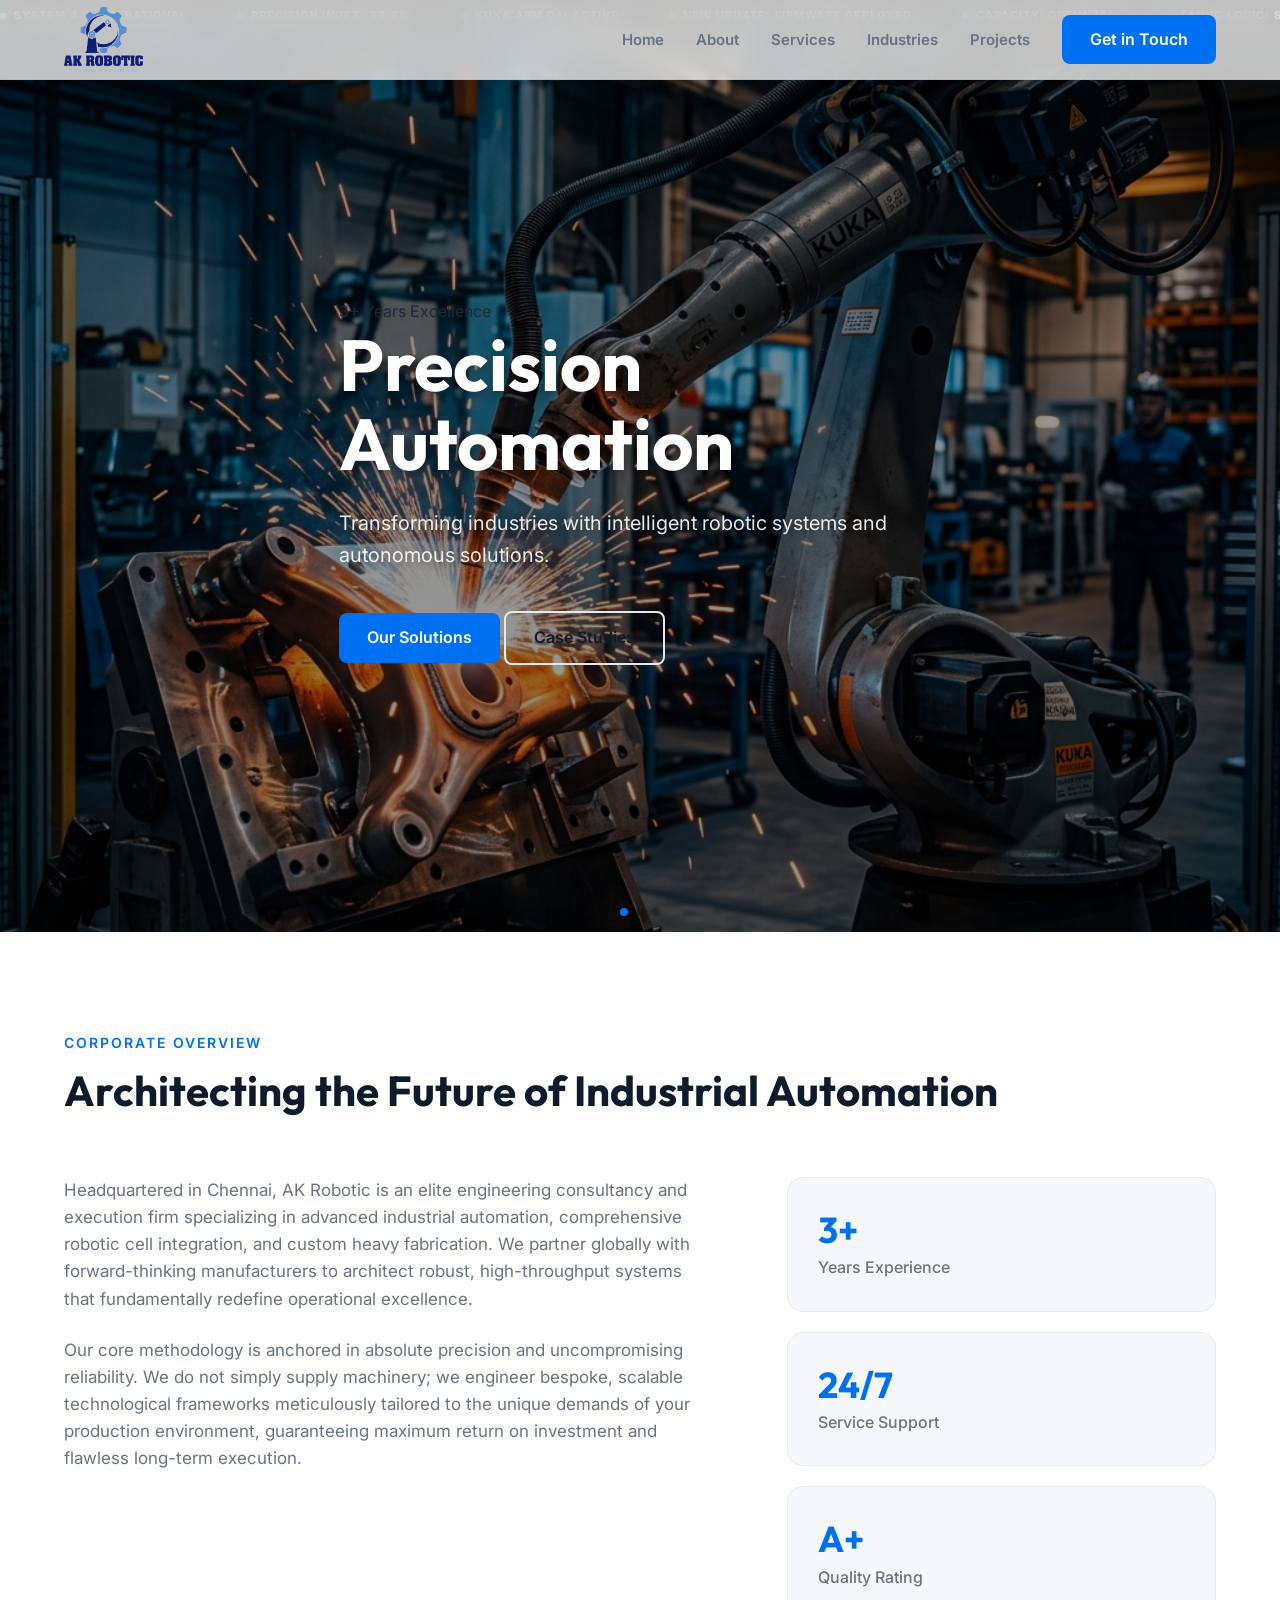
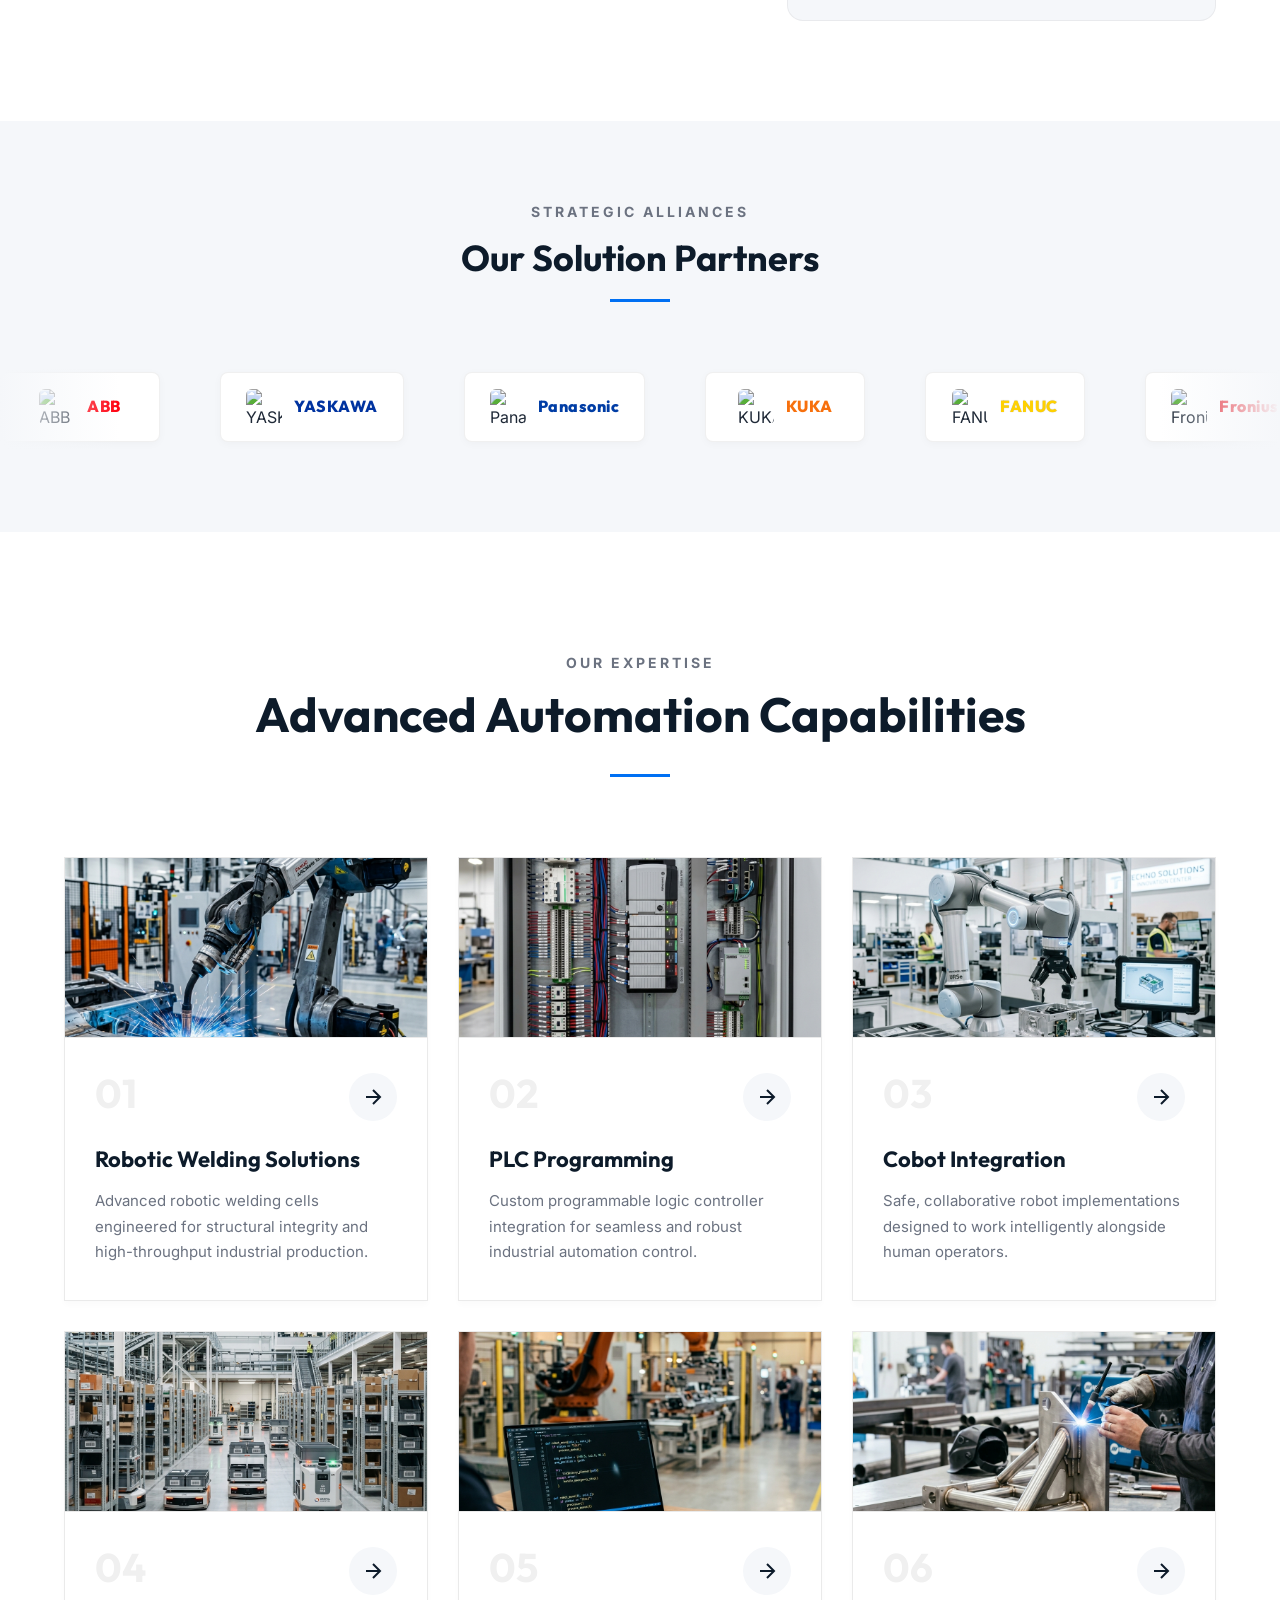
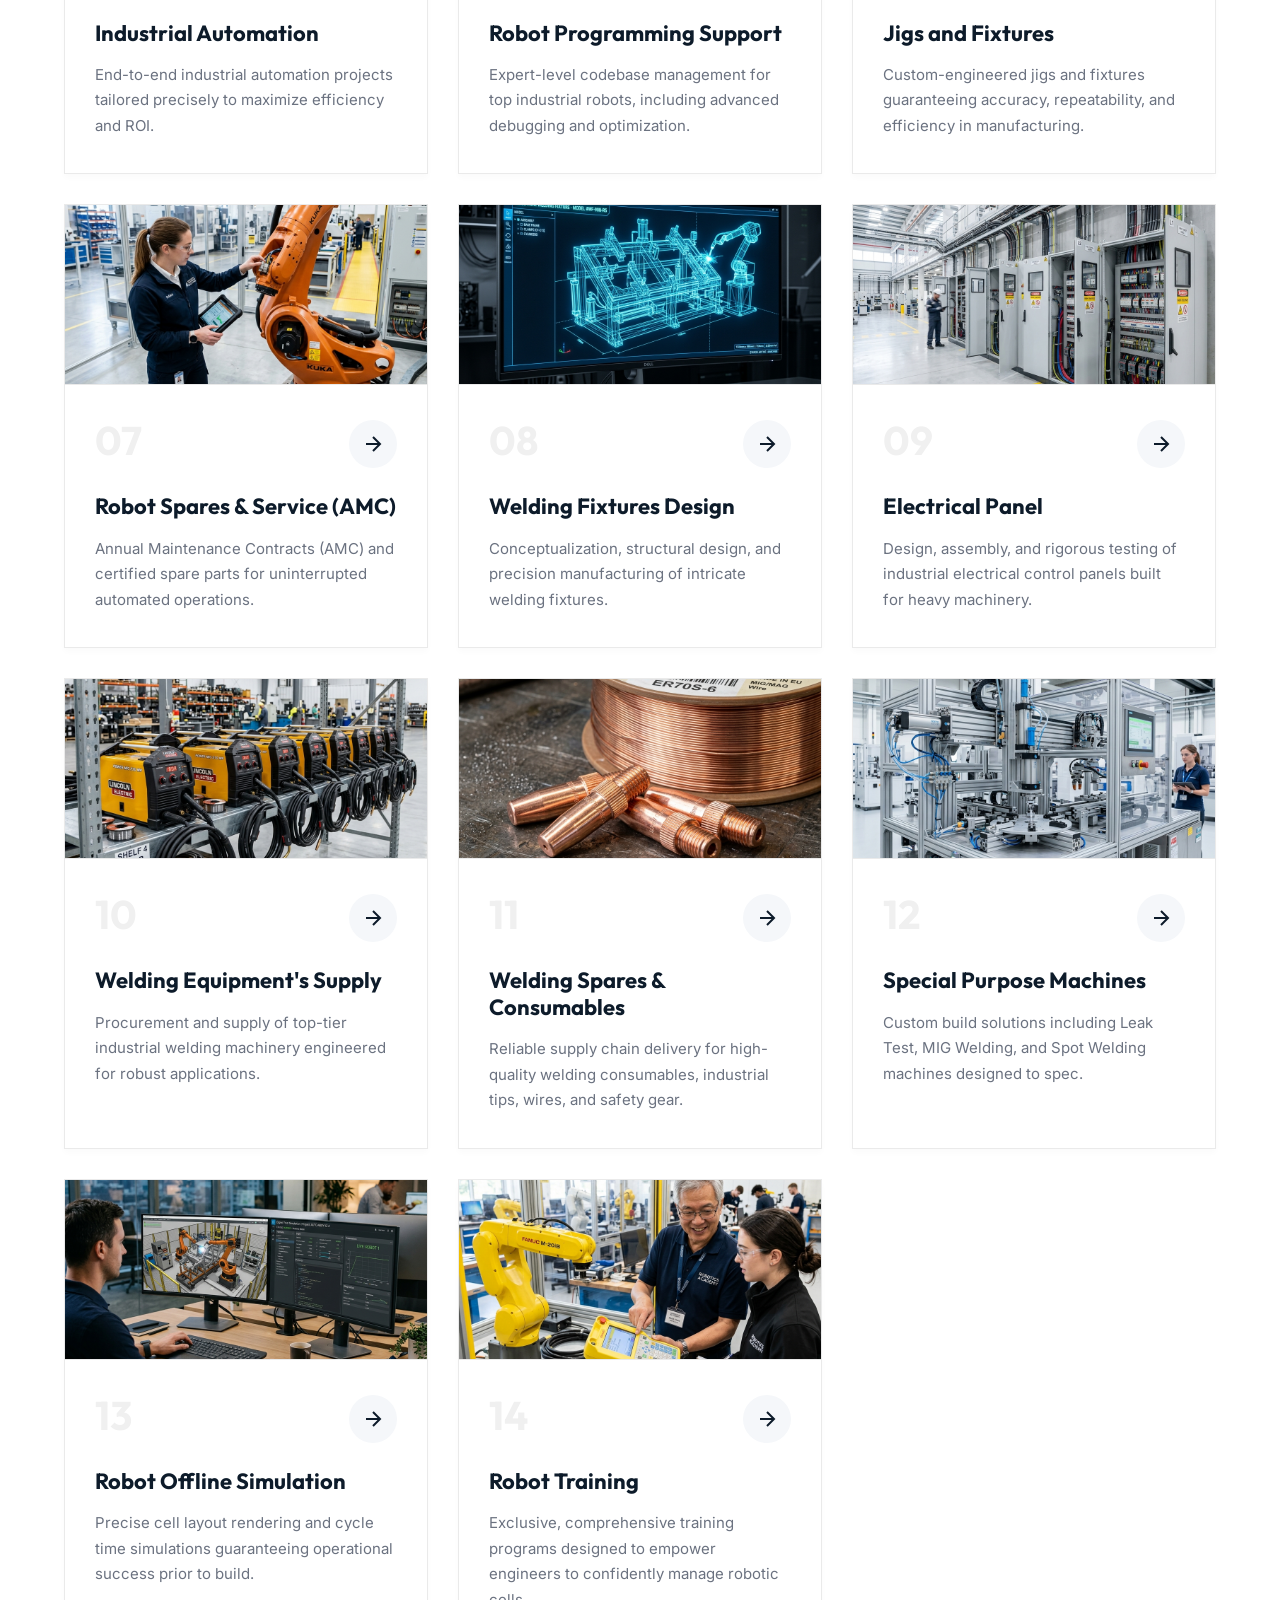
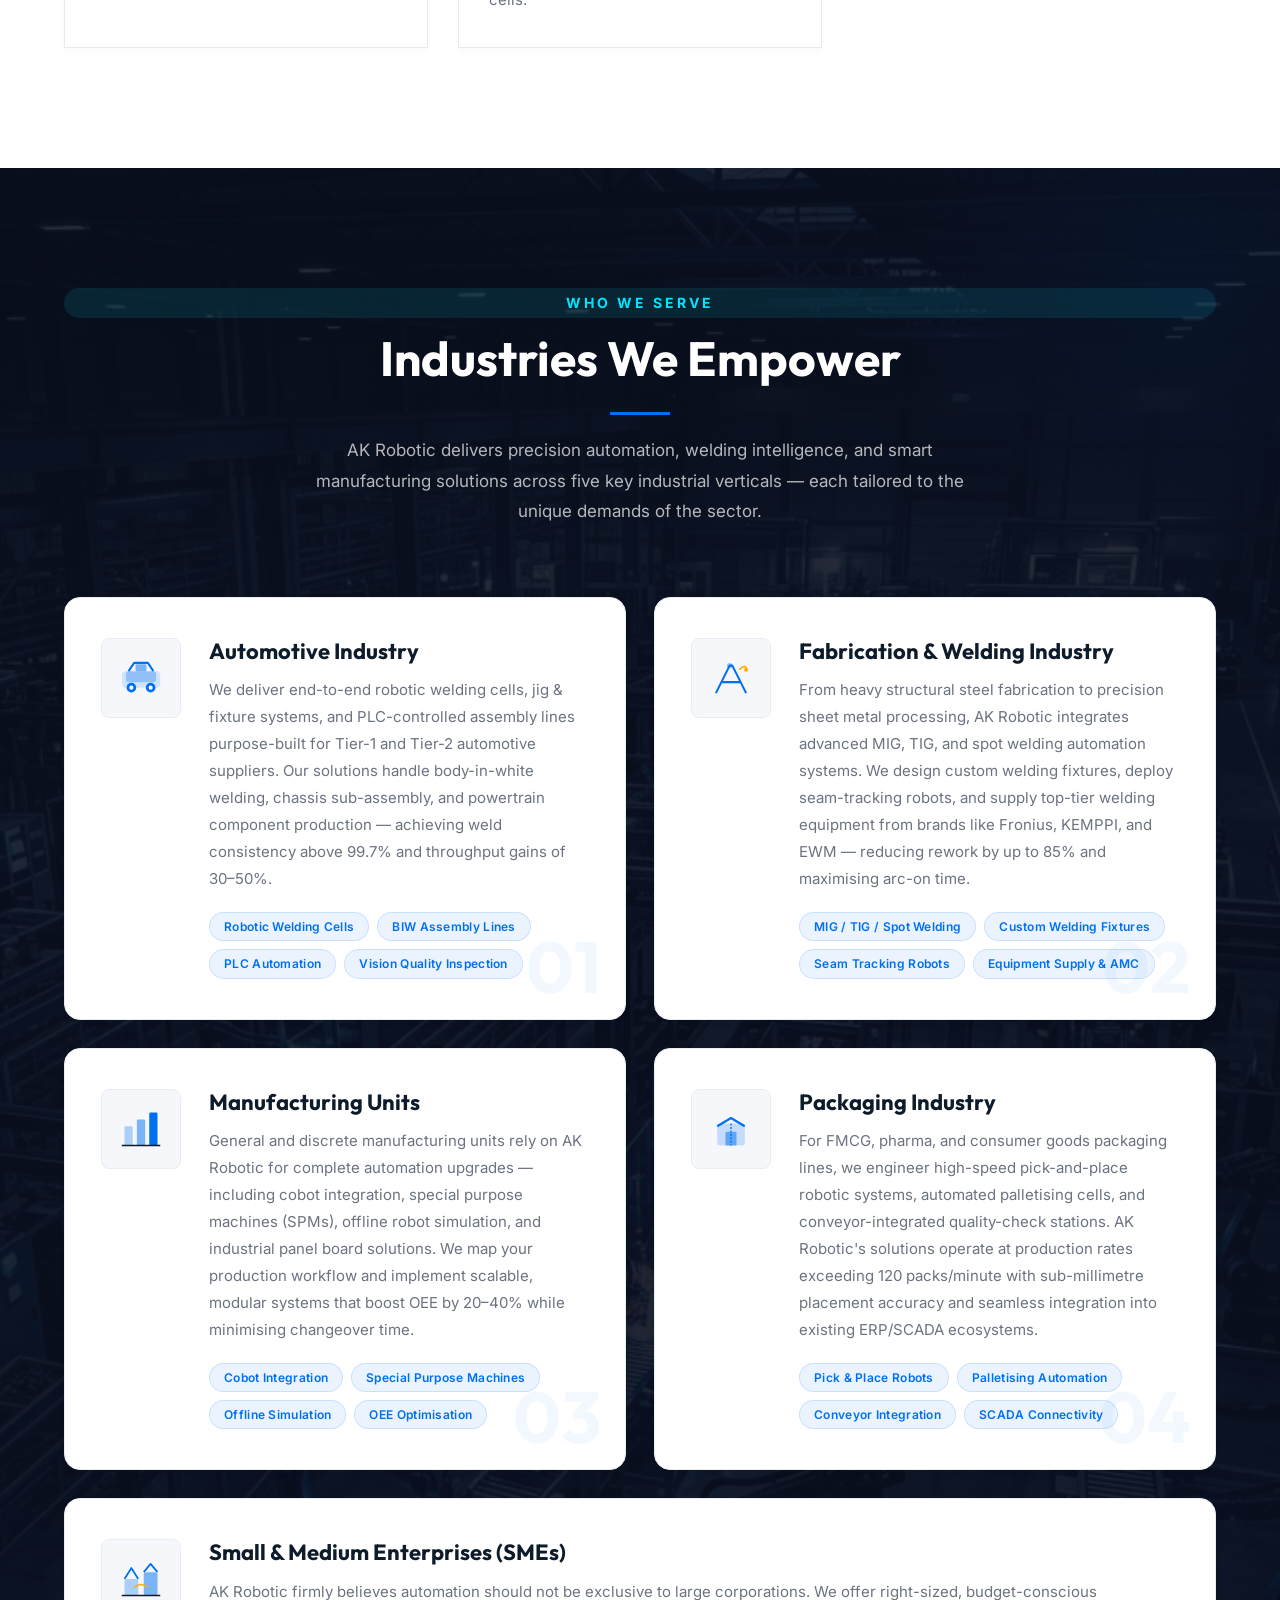
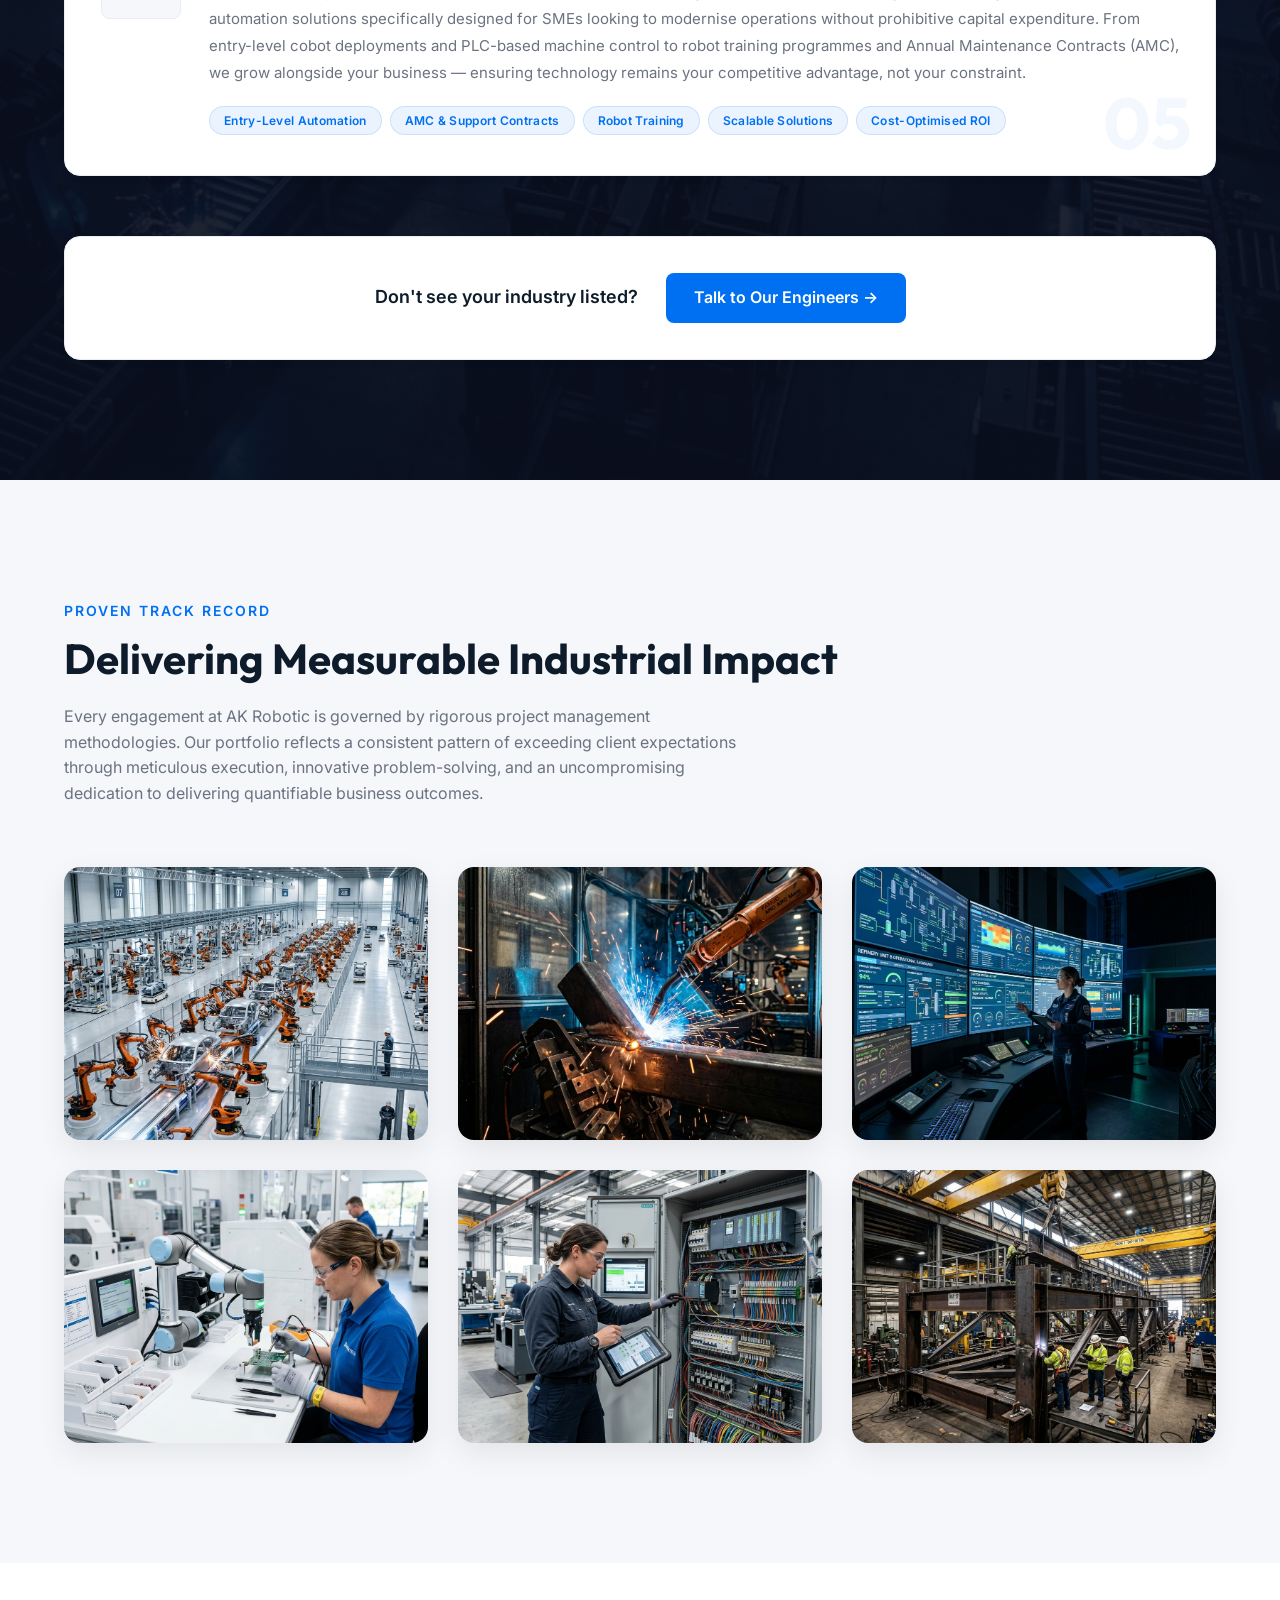
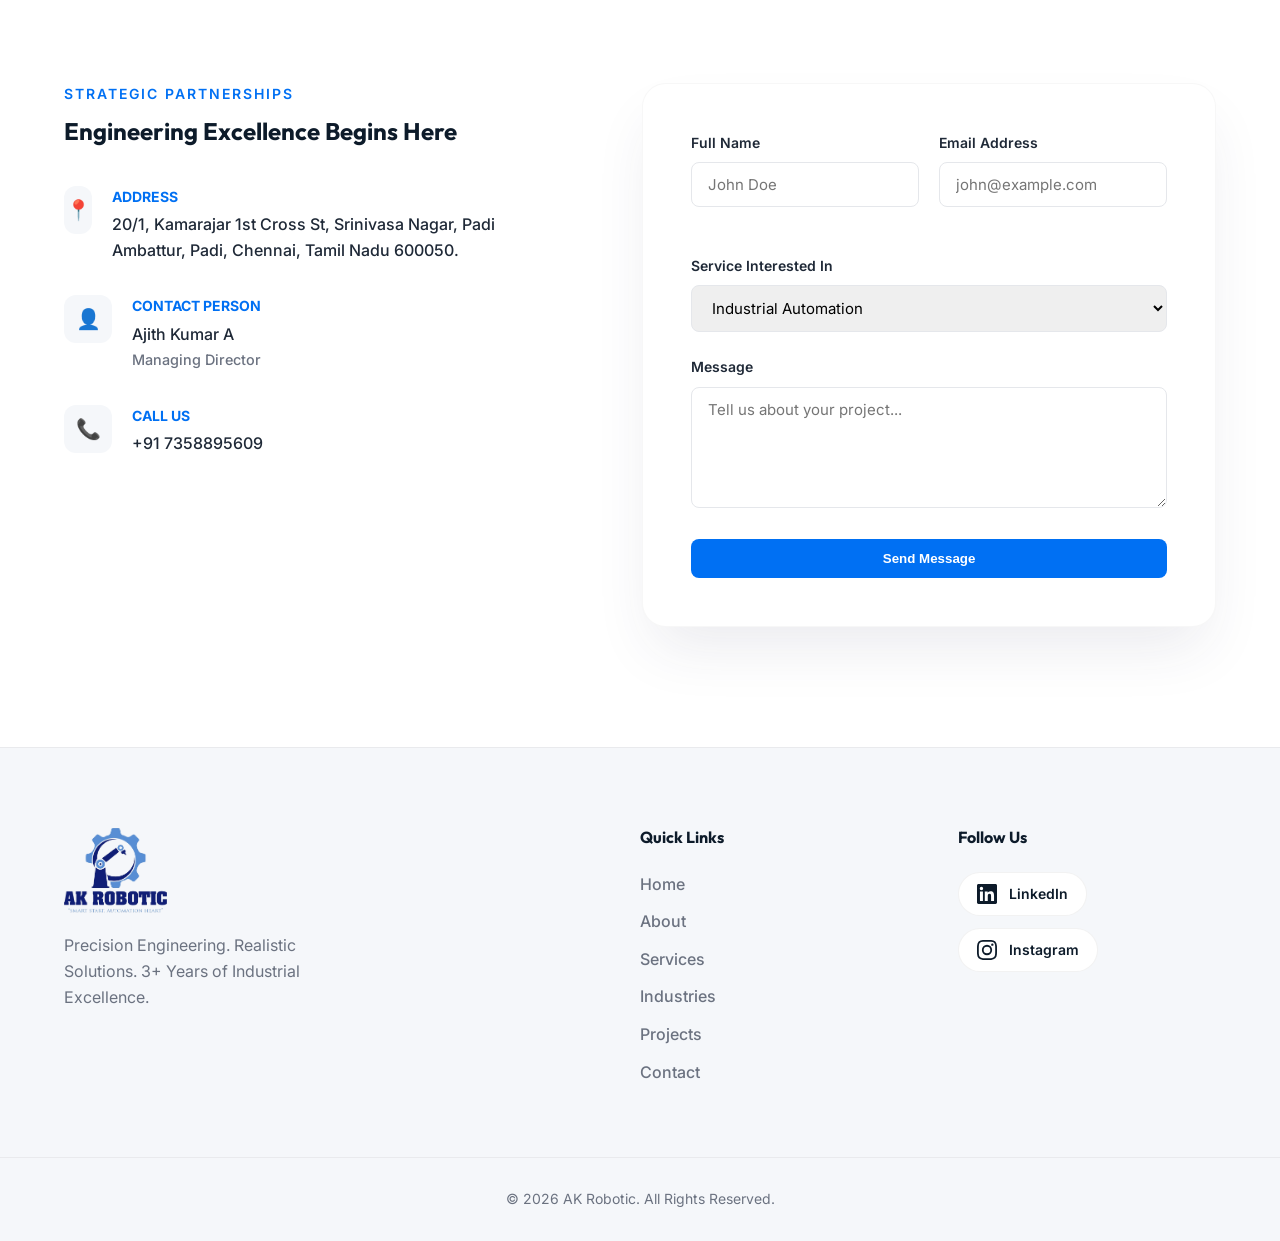
==== index.html @ 2a9d2877 "Update footer with LinkedIn and Instagram logos and Follow Us text" ====
<!DOCTYPE html>
<html lang="en">
<head>
    <meta charset="UTF-8">
    <meta name="viewport" content="width=device-width, initial-scale=1.0">
    <title>AK Robotic | Precision Automation & Realistic Solutions</title>
    <meta name="description" content="AK Robotic provides high-end industrial automation, CNC machining, and construction services with 3+ years of expertise. Located in Tiruvallur, Tamil Nadu.">
    <!-- Google Fonts -->
    <link rel="preconnect" href="https://fonts.googleapis.com">
    <link rel="preconnect" href="https://fonts.gstatic.com" crossorigin>
    <link href="https://fonts.googleapis.com/css2?family=Inter:wght@300;400;600&family=Outfit:wght@400;600;700&display=swap" rel="stylesheet">
    <!-- Swiper CSS -->
    <link rel="stylesheet" href="https://cdn.jsdelivr.net/npm/swiper@11/swiper-bundle.min.css" />
    <!-- Custom CSS -->
    <link rel="stylesheet" href="style.css">
</head>
<body>
    <!-- Branded Preloader -->
    <div id="preloader">
        <div class="preloader-content">
            <img src="assets/logo.png" alt="AK Robotic" class="preloader-logo">
            <div class="preloader-bar"></div>
        </div>
    </div>

    <!-- Live Industrial Ticker -->
    <div class="status-ticker">
        <div class="ticker-scroll" id="ticker-content">
            <span class="ticker-item"><span class="ticker-dot green"></span> SYSTEM 4.0: OPERATIONAL</span>
            <span class="ticker-item"><span class="ticker-dot cyan"></span> PRECISION INDEX: 99.8%</span>
            <span class="ticker-item"><span class="ticker-dot green"></span> KUKA ARM 04: ACTIVE</span>
            <span class="ticker-item"><span class="ticker-dot amber"></span> NEW UPDATE: FIRMWARE DEPLOYED</span>
            <span class="ticker-item"><span class="ticker-dot cyan"></span> CAPACITY: OPTIMIZED</span>
            <span class="ticker-item"><span class="ticker-dot green"></span> FANUC LOGIC: SECURE</span>
            <!-- Duplicated for seamless loop -->
            <span class="ticker-item"><span class="ticker-dot green"></span> SYSTEM 4.0: OPERATIONAL</span>
            <span class="ticker-item"><span class="ticker-dot cyan"></span> PRECISION INDEX: 99.8%</span>
            <span class="ticker-item"><span class="ticker-dot green"></span> KUKA ARM 04: ACTIVE</span>
        </div>
    </div>

    <header id="header">
        <nav class="container">
            <div class="logo">
                <img src="assets/logo.png" alt="AK Robotic Logo" class="logo-img">
            </div>
            <ul class="nav-links">
                <li><a href="#home">Home</a></li>
                <li><a href="#about">About</a></li>
                <li><a href="#services">Services</a></li>
                <li><a href="#industries">Industries</a></li>
                <li><a href="#portfolio">Projects</a></li>
                <li><a href="#contact" class="btn-primary">Get in Touch</a></li>
            </ul>
            <div class="mobile-menu-btn" id="mobile-menu-btn">
                <span></span>
                <span></span>
                <span></span>
            </div>
        </nav>
    </header>

    <main>
        <!-- Hero Section Slider -->
        <section id="home" class="hero">
            <div class="swiper mySwiper">
                <div class="swiper-wrapper">
                    <div class="swiper-slide">
                        <div class="slide-bg">
                            <video autoplay muted loop playsinline poster="assets/hero_working.png" class="hero-video">
                                <source src="assets/my_video1.mp4" type="video/mp4">
                            </video>
                            <div class="technical-overlay"></div>
                        </div>
                        <div class="slide-overlay"></div>
                        <div class="container slide-content">
                            <span class="badge">3+ Years Excellence</span>
                            <h1>Precision <span class="text-gradient">Automation</span></h1>
                            <p>Transforming industries with intelligent robotic systems and autonomous solutions.</p>
                            <div class="hero-btns">
                                <a href="#services" class="btn-primary">Our Solutions</a>
                                <a href="#portfolio" class="btn-secondary">Case Studies</a>
                            </div>
                        </div>
                    </div>
                    <div class="swiper-slide">
                        <div class="slide-bg">
                            <video autoplay muted loop playsinline poster="assets/hero_repair.png" class="hero-video">
                                <source src="assets/my_video2.mp4" type="video/mp4">
                            </video>
                            <div class="technical-overlay"></div>
                        </div>
                        <div class="slide-overlay"></div>
                        <div class="container slide-content">
                            <span class="badge">Advanced Robotics</span>
                            <h1>Collaborative <span class="text-gradient">Engineering</span></h1>
                            <p>Seamless execution of highly precise robotic logic and collaborative implementations.</p>
                            <div class="hero-btns">
                                <a href="#services" class="btn-primary">View Services</a>
                                <a href="#portfolio" class="btn-secondary">Explore Projects</a>
                            </div>
                        </div>
                    </div>
                    <div class="swiper-slide">
                        <div class="slide-bg">
                            <video autoplay muted loop playsinline poster="assets/hero_factory.png" class="hero-video">
                                <source src="assets/my_video3.mp4" type="video/mp4">
                            </video>
                            <div class="technical-overlay"></div>
                        </div>
                        <div class="slide-overlay"></div>
                        <div class="container slide-content">
                            <span class="badge">3+ Years Excellence</span>
                            <h1>Realistic <span class="text-gradient">Solutions</span></h1>
                            <p>We deliver technology that works in your specific environment for maximum ROI.</p>
                            <div class="hero-btns">
                                <a href="#contact" class="btn-primary">Get in Touch</a>
                                <a href="#about" class="btn-legacy">Our Legacy</a>
                            </div>
                        </div>
                    </div>
                </div>
                <div class="swiper-pagination"></div>
            </div>
            
            <!-- Scroll Down Indicator (Mobile Only) -->
            <a href="#about" class="scroll-indicator">
                <span class="mouse-scroll">
                    <span class="mouse-wheel"></span>
                </span>
                <span class="chevron-down"></span>
            </a>
        </section>

        <!-- About Section -->
        <section id="about" class="about reveal">
            <div class="container gutter-lg">
                <div class="section-header">
                    <span class="subtitle">Corporate Overview</span>
                    <h2>Architecting the Future of Industrial Automation</h2>
                </div>
                <div class="about-grid">
                    <div class="about-text">
                        <p>Headquartered in Chennai, AK Robotic is an elite engineering consultancy and execution firm specializing in advanced industrial automation, comprehensive robotic cell integration, and custom heavy fabrication. We partner globally with forward-thinking manufacturers to architect robust, high-throughput systems that fundamentally redefine operational excellence.</p>
                        <p>Our core methodology is anchored in absolute precision and uncompromising reliability. We do not simply supply machinery; we engineer bespoke, scalable technological frameworks meticulously tailored to the unique demands of your production environment, guaranteeing maximum return on investment and flawless long-term execution.</p>
                    </div>
                    <div class="about-stats-grid">
                        <div class="stat-card">
                            <h3>3+</h3>
                            <p>Years Experience</p>
                        </div>
                        <div class="stat-card">
                            <h3>24/7</h3>
                            <p>Service Support</p>
                        </div>
                        <div class="stat-card">
                            <h3>A+</h3>
                            <p>Quality Rating</p>
                        </div>
                    </div>
                </div>
            </div>
        </section>

        <!-- Solution Partners - Infinite Marquee -->
        <section class="partners-section">
            <div class="container">
                <div class="section-header text-center" style="margin-bottom: 40px;">
                    <span class="subtitle" style="color: var(--text-muted); font-weight: 700; letter-spacing: 3px;">STRATEGIC ALLIANCES</span>
                    <h2 style="font-size: 36px; color: var(--primary);">Our Solution Partners</h2>
                    <div style="width: 60px; height: 3px; background: var(--accent); margin: 20px auto;"></div>
                </div>
            </div>
            <div class="marquee-wrapper">
                <div class="marquee-track">
                    <!-- First set -->
                    <div class="partner-logo"><img src="https://www.google.com/s2/favicons?domain=abb.com&sz=128" alt="ABB"><span class="brand-abb">ABB</span></div>
                    <div class="partner-logo"><img src="https://www.google.com/s2/favicons?domain=yaskawa.com&sz=128" alt="YASKAWA"><span class="brand-yaskawa">YASKAWA</span></div>
                    <div class="partner-logo"><img src="https://www.google.com/s2/favicons?domain=panasonic.com&sz=128" alt="Panasonic"><span class="brand-panasonic">Panasonic</span></div>
                    <div class="partner-logo"><img src="https://www.google.com/s2/favicons?domain=kuka.com&sz=128" alt="KUKA"><span class="brand-kuka">KUKA</span></div>
                    <div class="partner-logo"><img src="https://www.google.com/s2/favicons?domain=fanuc.com&sz=128" alt="FANUC"><span class="brand-fanuc">FANUC</span></div>
                    <div class="partner-logo"><img src="https://www.google.com/s2/favicons?domain=fronius.com&sz=128" alt="Fronius"><span class="brand-fronius">Fronius</span></div>
                    <div class="partner-logo"><img src="https://www.google.com/s2/favicons?domain=kemppi.com&sz=128" alt="KEMPPI"><span class="brand-kemppi">KEMPPI</span></div>
                    <div class="partner-logo"><img src="https://www.google.com/s2/favicons?domain=megmeet.com&sz=128" alt="MEGMEET"><span class="brand-megmeet">MEGMEET</span></div>
                    <div class="partner-logo"><img src="https://www.google.com/s2/favicons?domain=deltaww.com&sz=128" alt="DELTA"><span class="brand-delta">DELTA</span></div>
                    <div class="partner-logo"><img src="https://www.google.com/s2/favicons?domain=omron.com&sz=128" alt="OMRON"><span class="brand-omron">OMRON</span></div>
                    <div class="partner-logo"><img src="https://www.google.com/s2/favicons?domain=siemens.com&sz=128" alt="SIEMENS"><span class="brand-siemens">SIEMENS</span></div>
                    <div class="partner-logo"><img src="https://www.google.com/s2/favicons?domain=salzer.in&sz=128" alt="Salzer"><span class="brand-salzer">Salzer</span></div>
                    <div class="partner-logo"><img src="https://www.google.com/s2/favicons?domain=se.com&sz=128" alt="Schneider Electric"><span class="brand-schneider">Schneider</span></div>
                    <div class="partner-logo"><img src="https://www.google.com/s2/favicons?domain=bfrelectric.com&sz=128" alt="BCH Electric"><span class="brand-bch">BCH Electric</span></div>
                    <div class="partner-logo"><img src="https://www.google.com/s2/favicons?domain=kmlsensors.com&sz=128" alt="KML Sensors"><span class="brand-kml">KML Sensors</span></div>
                    <div class="partner-logo"><img src="https://www.google.com/s2/favicons?domain=ewm-group.com&sz=128" alt="EWM"><span class="brand-ewm">EWM</span></div>
                    <!-- Duplicate set for seamless infinite loop -->
                    <div class="partner-logo"><img src="https://www.google.com/s2/favicons?domain=abb.com&sz=128" alt="ABB"><span class="brand-abb">ABB</span></div>
                    <div class="partner-logo"><img src="https://www.google.com/s2/favicons?domain=yaskawa.com&sz=128" alt="YASKAWA"><span class="brand-yaskawa">YASKAWA</span></div>
                    <div class="partner-logo"><img src="https://www.google.com/s2/favicons?domain=panasonic.com&sz=128" alt="Panasonic"><span class="brand-panasonic">Panasonic</span></div>
                    <div class="partner-logo"><img src="https://www.google.com/s2/favicons?domain=kuka.com&sz=128" alt="KUKA"><span class="brand-kuka">KUKA</span></div>
                    <div class="partner-logo"><img src="https://www.google.com/s2/favicons?domain=fanuc.com&sz=128" alt="FANUC"><span class="brand-fanuc">FANUC</span></div>
                    <div class="partner-logo"><img src="https://www.google.com/s2/favicons?domain=fronius.com&sz=128" alt="Fronius"><span class="brand-fronius">Fronius</span></div>
                    <div class="partner-logo"><img src="https://www.google.com/s2/favicons?domain=kemppi.com&sz=128" alt="KEMPPI"><span class="brand-kemppi">KEMPPI</span></div>
                    <div class="partner-logo"><img src="https://www.google.com/s2/favicons?domain=megmeet.com&sz=128" alt="MEGMEET"><span class="brand-megmeet">MEGMEET</span></div>
                    <div class="partner-logo"><img src="https://www.google.com/s2/favicons?domain=deltaww.com&sz=128" alt="DELTA"><span class="brand-delta">DELTA</span></div>
                    <div class="partner-logo"><img src="https://www.google.com/s2/favicons?domain=omron.com&sz=128" alt="OMRON"><span class="brand-omron">OMRON</span></div>
                    <div class="partner-logo"><img src="https://www.google.com/s2/favicons?domain=siemens.com&sz=128" alt="SIEMENS"><span class="brand-siemens">SIEMENS</span></div>
                    <div class="partner-logo"><img src="https://www.google.com/s2/favicons?domain=salzer.in&sz=128" alt="Salzer"><span class="brand-salzer">Salzer</span></div>
                    <div class="partner-logo"><img src="https://www.google.com/s2/favicons?domain=se.com&sz=128" alt="Schneider Electric"><span class="brand-schneider">Schneider</span></div>
                    <div class="partner-logo"><img src="https://www.google.com/s2/favicons?domain=bfrelectric.com&sz=128" alt="BCH Electric"><span class="brand-bch">BCH Electric</span></div>
                    <div class="partner-logo"><img src="https://www.google.com/s2/favicons?domain=kmlsensors.com&sz=128" alt="KML Sensors"><span class="brand-kml">KML Sensors</span></div>
                    <div class="partner-logo"><img src="https://www.google.com/s2/favicons?domain=ewm-group.com&sz=128" alt="EWM"><span class="brand-ewm">EWM</span></div>
                </div>
            </div>
        </section>

        <!-- Enterprise Services Section -->
        <section id="services" class="services reveal" style="padding: 120px 0; background-color: var(--white);">
            <div class="container">
                <div class="section-header text-center" style="margin-bottom: 80px;">
                    <span class="subtitle" style="color: var(--text-muted); font-weight: 700; letter-spacing: 3px;">OUR EXPERTISE</span>
                    <h2 style="font-size: 48px; color: var(--primary);">Advanced Automation Capabilities</h2>
                    <div style="width: 60px; height: 3px; background: var(--accent); margin: 30px auto;"></div>
                </div>
                
                <div class="enterprise-services-grid">
                    <div class="enterprise-card image-driven" onclick="openModal('robotic-welding')">
                        <div class="ent-card-image" style="background-image: url('assets/robotic_welding.png')"></div>
                        <div class="ent-card-content">
                            <div class="ent-card-top">
                                <span class="ent-number">01</span>
                                <div class="ent-arrow-icon">
                                    <svg viewBox="0 0 24 24" fill="none" stroke="currentColor" stroke-width="2"><path d="M5 12h14M12 5l7 7-7 7"/></svg>
                                </div>
                            </div>
                            <h3>Robotic Welding Solutions</h3>
                            <p>Advanced robotic welding cells engineered for structural integrity and high-throughput industrial production.</p>
                        </div>
                    </div>

                    <div class="enterprise-card image-driven" onclick="openModal('plc')">
                        <div class="ent-card-image" style="background-image: url('assets/plc_panel.png')"></div>
                        <div class="ent-card-content">
                            <div class="ent-card-top">
                                <span class="ent-number">02</span>
                                <div class="ent-arrow-icon">
                                    <svg viewBox="0 0 24 24" fill="none" stroke="currentColor" stroke-width="2"><path d="M5 12h14M12 5l7 7-7 7"/></svg>
                                </div>
                            </div>
                            <h3>PLC Programming</h3>
                            <p>Custom programmable logic controller integration for seamless and robust industrial automation control.</p>
                        </div>
                    </div>

                    <div class="enterprise-card image-driven" onclick="openModal('cobot')">
                        <div class="ent-card-image" style="background-image: url('assets/cobot_arm.png')"></div>
                        <div class="ent-card-content">
                            <div class="ent-card-top">
                                <span class="ent-number">03</span>
                                <div class="ent-arrow-icon">
                                    <svg viewBox="0 0 24 24" fill="none" stroke="currentColor" stroke-width="2"><path d="M5 12h14M12 5l7 7-7 7"/></svg>
                                </div>
                            </div>
                            <h3>Cobot Integration</h3>
                            <p>Safe, collaborative robot implementations designed to work intelligently alongside human operators.</p>
                        </div>
                    </div>

                    <div class="enterprise-card image-driven" onclick="openModal('automation-projects')">
                        <div class="ent-card-image" style="background-image: url('assets/warehouse.png')"></div>
                        <div class="ent-card-content">
                            <div class="ent-card-top">
                                <span class="ent-number">04</span>
                                <div class="ent-arrow-icon">
                                    <svg viewBox="0 0 24 24" fill="none" stroke="currentColor" stroke-width="2"><path d="M5 12h14M12 5l7 7-7 7"/></svg>
                                </div>
                            </div>
                            <h3>Industrial Automation</h3>
                            <p>End-to-end industrial automation projects tailored precisely to maximize efficiency and ROI.</p>
                        </div>
                    </div>

                    <div class="enterprise-card image-driven" onclick="openModal('programming-support')">
                        <div class="ent-card-image" style="background-image: url('assets/programming_support.png')"></div>
                        <div class="ent-card-content">
                            <div class="ent-card-top">
                                <span class="ent-number">05</span>
                                <div class="ent-arrow-icon">
                                    <svg viewBox="0 0 24 24" fill="none" stroke="currentColor" stroke-width="2"><path d="M5 12h14M12 5l7 7-7 7"/></svg>
                                </div>
                            </div>
                            <h3>Robot Programming Support</h3>
                            <p>Expert-level codebase management for top industrial robots, including advanced debugging and optimization.</p>
                        </div>
                    </div>

                    <div class="enterprise-card image-driven" onclick="openModal('jigs-fixtures')">
                        <div class="ent-card-image" style="background-image: url('assets/fabrication.png')"></div>
                        <div class="ent-card-content">
                            <div class="ent-card-top">
                                <span class="ent-number">06</span>
                                <div class="ent-arrow-icon">
                                    <svg viewBox="0 0 24 24" fill="none" stroke="currentColor" stroke-width="2"><path d="M5 12h14M12 5l7 7-7 7"/></svg>
                                </div>
                            </div>
                            <h3>Jigs and Fixtures</h3>
                            <p>Custom-engineered jigs and fixtures guaranteeing accuracy, repeatability, and efficiency in manufacturing.</p>
                        </div>
                    </div>

                    <div class="enterprise-card image-driven" onclick="openModal('amc')">
                        <div class="ent-card-image" style="background-image: url('assets/amc_service.png')"></div>
                        <div class="ent-card-content">
                            <div class="ent-card-top">
                                <span class="ent-number">07</span>
                                <div class="ent-arrow-icon">
                                    <svg viewBox="0 0 24 24" fill="none" stroke="currentColor" stroke-width="2"><path d="M5 12h14M12 5l7 7-7 7"/></svg>
                                </div>
                            </div>
                            <h3>Robot Spares & Service (AMC)</h3>
                            <p>Annual Maintenance Contracts (AMC) and certified spare parts for uninterrupted automated operations.</p>
                        </div>
                    </div>

                    <div class="enterprise-card image-driven" onclick="openModal('welding-fixtures')">
                        <div class="ent-card-image" style="background-image: url('assets/welding_fixtures.png')"></div>
                        <div class="ent-card-content">
                            <div class="ent-card-top">
                                <span class="ent-number">08</span>
                                <div class="ent-arrow-icon">
                                    <svg viewBox="0 0 24 24" fill="none" stroke="currentColor" stroke-width="2"><path d="M5 12h14M12 5l7 7-7 7"/></svg>
                                </div>
                            </div>
                            <h3>Welding Fixtures Design</h3>
                            <p>Conceptualization, structural design, and precision manufacturing of intricate welding fixtures.</p>
                        </div>
                    </div>

                    <div class="enterprise-card image-driven" onclick="openModal('electrical-panel')">
                        <div class="ent-card-image" style="background-image: url('assets/electrical_panel_board.png')"></div>
                        <div class="ent-card-content">
                            <div class="ent-card-top">
                                <span class="ent-number">09</span>
                                <div class="ent-arrow-icon">
                                    <svg viewBox="0 0 24 24" fill="none" stroke="currentColor" stroke-width="2"><path d="M5 12h14M12 5l7 7-7 7"/></svg>
                                </div>
                            </div>
                            <h3>Electrical Panel</h3>
                            <p>Design, assembly, and rigorous testing of industrial electrical control panels built for heavy machinery.</p>
                        </div>
                    </div>

                    <div class="enterprise-card image-driven" onclick="openModal('welding-supply')">
                        <div class="ent-card-image" style="background-image: url('assets/welding_equipment.png')"></div>
                        <div class="ent-card-content">
                            <div class="ent-card-top">
                                <span class="ent-number">10</span>
                                <div class="ent-arrow-icon">
                                    <svg viewBox="0 0 24 24" fill="none" stroke="currentColor" stroke-width="2"><path d="M5 12h14M12 5l7 7-7 7"/></svg>
                                </div>
                            </div>
                            <h3>Welding Equipment's Supply</h3>
                            <p>Procurement and supply of top-tier industrial welding machinery engineered for robust applications.</p>
                        </div>
                    </div>

                    <div class="enterprise-card image-driven" onclick="openModal('welding-consumables')">
                        <div class="ent-card-image" style="background-image: url('assets/welding_consumables.png')"></div>
                        <div class="ent-card-content">
                            <div class="ent-card-top">
                                <span class="ent-number">11</span>
                                <div class="ent-arrow-icon">
                                    <svg viewBox="0 0 24 24" fill="none" stroke="currentColor" stroke-width="2"><path d="M5 12h14M12 5l7 7-7 7"/></svg>
                                </div>
                            </div>
                            <h3>Welding Spares & Consumables</h3>
                            <p>Reliable supply chain delivery for high-quality welding consumables, industrial tips, wires, and safety gear.</p>
                        </div>
                    </div>

                    <div class="enterprise-card image-driven" onclick="openModal('spm')">
                        <div class="ent-card-image" style="background-image: url('assets/spm_machine.png')"></div>
                        <div class="ent-card-content">
                            <div class="ent-card-top">
                                <span class="ent-number">12</span>
                                <div class="ent-arrow-icon">
                                    <svg viewBox="0 0 24 24" fill="none" stroke="currentColor" stroke-width="2"><path d="M5 12h14M12 5l7 7-7 7"/></svg>
                                </div>
                            </div>
                            <h3>Special Purpose Machines</h3>
                            <p>Custom build solutions including Leak Test, MIG Welding, and Spot Welding machines designed to spec.</p>
                        </div>
                    </div>

                    <div class="enterprise-card image-driven" onclick="openModal('simulation')">
                        <div class="ent-card-image" style="background-image: url('assets/robot_simulation.png')"></div>
                        <div class="ent-card-content">
                            <div class="ent-card-top">
                                <span class="ent-number">13</span>
                                <div class="ent-arrow-icon">
                                    <svg viewBox="0 0 24 24" fill="none" stroke="currentColor" stroke-width="2"><path d="M5 12h14M12 5l7 7-7 7"/></svg>
                                </div>
                            </div>
                            <h3>Robot Offline Simulation</h3>
                            <p>Precise cell layout rendering and cycle time simulations guaranteeing operational success prior to build.</p>
                        </div>
                    </div>

                    <div class="enterprise-card image-driven" onclick="openModal('training')">
                        <div class="ent-card-image" style="background-image: url('assets/robot_training.png')"></div>
                        <div class="ent-card-content">
                            <div class="ent-card-top">
                                <span class="ent-number">14</span>
                                <div class="ent-arrow-icon">
                                    <svg viewBox="0 0 24 24" fill="none" stroke="currentColor" stroke-width="2"><path d="M5 12h14M12 5l7 7-7 7"/></svg>
                                </div>
                            </div>
                            <h3>Robot Training</h3>
                            <p>Exclusive, comprehensive training programs designed to empower engineers to confidently manage robotic cells.</p>
                        </div>
                    </div>
                </div>
            </div>
        </section>

        <!-- ===== Industries Section ===== -->
        <section id="industries" class="industries-section reveal">
            <div class="container">
                <div class="section-header text-center" style="margin-bottom: 70px;">
                    <span class="subtitle industries-subtitle" style="font-weight: 700; letter-spacing: 3px;">WHO WE SERVE</span>
                    <h2 class="text-white" style="font-size: 48px;">Industries We Empower</h2>
                    <div style="width: 60px; height: 3px; background: var(--accent); margin: 24px auto 0;"></div>
                    <p class="industries-desc" style="margin-top: 20px; max-width: 680px; margin-left: auto; margin-right: auto; font-size: 17px; line-height: 1.8;">AK Robotic delivers precision automation, welding intelligence, and smart manufacturing solutions across five key industrial verticals — each tailored to the unique demands of the sector.</p>
                </div>

                <div class="industries-grid">

                    <!-- Automotive -->
                    <div class="industry-card" id="industry-automotive">
                        <div class="industry-icon-wrap">
                            <svg class="industry-icon" viewBox="0 0 64 64" fill="none" xmlns="http://www.w3.org/2000/svg">
                                <rect x="4" y="22" width="56" height="24" rx="6" fill="#0070F3" opacity="0.15"/>
                                <rect x="10" y="22" width="44" height="16" rx="4" fill="#0070F3" opacity="0.3"/>
                                <circle cx="18" cy="46" r="7" fill="#0070F3"/>
                                <circle cx="18" cy="46" r="3" fill="white"/>
                                <circle cx="46" cy="46" r="7" fill="#0070F3"/>
                                <circle cx="46" cy="46" r="3" fill="white"/>
                                <path d="M14 22 L22 10 H42 L50 22" stroke="#0070F3" stroke-width="3" stroke-linejoin="round"/>
                                <rect x="24" y="12" width="16" height="10" rx="2" fill="#0070F3" opacity="0.5"/>
                            </svg>
                        </div>
                        <div class="industry-content">
                            <h3>Automotive Industry</h3>
                            <p>We deliver end-to-end robotic welding cells, jig & fixture systems, and PLC-controlled assembly lines purpose-built for Tier-1 and Tier-2 automotive suppliers. Our solutions handle body-in-white welding, chassis sub-assembly, and powertrain component production — achieving weld consistency above 99.7% and throughput gains of 30–50%.</p>
                            <ul class="industry-tags">
                                <li>Robotic Welding Cells</li>
                                <li>BIW Assembly Lines</li>
                                <li>PLC Automation</li>
                                <li>Vision Quality Inspection</li>
                            </ul>
                        </div>
                        <div class="industry-number">01</div>
                    </div>

                    <!-- Fabrication & Welding -->
                    <div class="industry-card" id="industry-fabrication">
                        <div class="industry-icon-wrap">
                            <svg class="industry-icon" viewBox="0 0 64 64" fill="none" xmlns="http://www.w3.org/2000/svg">
                                <path d="M10 54 L30 14 L34 14 L54 54" stroke="#0070F3" stroke-width="3" stroke-linejoin="round"/>
                                <line x1="18" y1="38" x2="46" y2="38" stroke="#0070F3" stroke-width="3"/>
                                <circle cx="30" cy="14" r="4" fill="#0070F3" opacity="0.4"/>
                                <path d="M44 20 Q54 10 54 20" stroke="#FFB000" stroke-width="2.5" fill="none"/>
                                <circle cx="54" cy="20" r="3" fill="#FFB000"/>
                            </svg>
                        </div>
                        <div class="industry-content">
                            <h3>Fabrication &amp; Welding Industry</h3>
                            <p>From heavy structural steel fabrication to precision sheet metal processing, AK Robotic integrates advanced MIG, TIG, and spot welding automation systems. We design custom welding fixtures, deploy seam-tracking robots, and supply top-tier welding equipment from brands like Fronius, KEMPPI, and EWM — reducing rework by up to 85% and maximising arc-on time.</p>
                            <ul class="industry-tags">
                                <li>MIG / TIG / Spot Welding</li>
                                <li>Custom Welding Fixtures</li>
                                <li>Seam Tracking Robots</li>
                                <li>Equipment Supply &amp; AMC</li>
                            </ul>
                        </div>
                        <div class="industry-number">02</div>
                    </div>

                    <!-- Manufacturing Units -->
                    <div class="industry-card" id="industry-manufacturing">
                        <div class="industry-icon-wrap">
                            <svg class="industry-icon" viewBox="0 0 64 64" fill="none" xmlns="http://www.w3.org/2000/svg">
                                <rect x="8" y="28" width="12" height="28" rx="2" fill="#0070F3" opacity="0.3"/>
                                <rect x="26" y="18" width="12" height="38" rx="2" fill="#0070F3" opacity="0.5"/>
                                <rect x="44" y="8" width="12" height="48" rx="2" fill="#0070F3"/>
                                <line x1="4" y1="56" x2="60" y2="56" stroke="#0D1B2A" stroke-width="2.5"/>
                            </svg>
                        </div>
                        <div class="industry-content">
                            <h3>Manufacturing Units</h3>
                            <p>General and discrete manufacturing units rely on AK Robotic for complete automation upgrades — including cobot integration, special purpose machines (SPMs), offline robot simulation, and industrial panel board solutions. We map your production workflow and implement scalable, modular systems that boost OEE by 20–40% while minimising changeover time.</p>
                            <ul class="industry-tags">
                                <li>Cobot Integration</li>
                                <li>Special Purpose Machines</li>
                                <li>Offline Simulation</li>
                                <li>OEE Optimisation</li>
                            </ul>
                        </div>
                        <div class="industry-number">03</div>
                    </div>

                    <!-- Packaging Industry -->
                    <div class="industry-card" id="industry-packaging">
                        <div class="industry-icon-wrap">
                            <svg class="industry-icon" viewBox="0 0 64 64" fill="none" xmlns="http://www.w3.org/2000/svg">
                                <rect x="12" y="24" width="40" height="32" rx="4" fill="#0070F3" opacity="0.2"/>
                                <path d="M12 28 L32 16 L52 28" stroke="#0070F3" stroke-width="3" stroke-linejoin="round"/>
                                <rect x="24" y="36" width="16" height="20" rx="2" fill="#0070F3" opacity="0.5"/>
                                <line x1="32" y1="24" x2="32" y2="56" stroke="#0070F3" stroke-width="2" stroke-dasharray="3 2"/>
                            </svg>
                        </div>
                        <div class="industry-content">
                            <h3>Packaging Industry</h3>
                            <p>For FMCG, pharma, and consumer goods packaging lines, we engineer high-speed pick-and-place robotic systems, automated palletising cells, and conveyor-integrated quality-check stations. AK Robotic's solutions operate at production rates exceeding 120 packs/minute with sub-millimetre placement accuracy and seamless integration into existing ERP/SCADA ecosystems.</p>
                            <ul class="industry-tags">
                                <li>Pick &amp; Place Robots</li>
                                <li>Palletising Automation</li>
                                <li>Conveyor Integration</li>
                                <li>SCADA Connectivity</li>
                            </ul>
                        </div>
                        <div class="industry-number">04</div>
                    </div>

                    <!-- SMEs -->
                    <div class="industry-card industry-card--wide" id="industry-sme">
                        <div class="industry-icon-wrap">
                            <svg class="industry-icon" viewBox="0 0 64 64" fill="none" xmlns="http://www.w3.org/2000/svg">
                                <rect x="8" y="32" width="20" height="24" rx="3" fill="#0070F3" opacity="0.3"/>
                                <rect x="36" y="22" width="20" height="34" rx="3" fill="#0070F3" opacity="0.5"/>
                                <path d="M8 32 L18 16 L28 32" stroke="#0070F3" stroke-width="2.5" stroke-linejoin="round"/>
                                <path d="M36 22 L46 10 L56 22" stroke="#0070F3" stroke-width="2.5" stroke-linejoin="round"/>
                                <line x1="4" y1="56" x2="60" y2="56" stroke="#0D1B2A" stroke-width="2"/>
                                <path d="M22 44 Q32 36 42 44" stroke="#FFB000" stroke-width="2" fill="none"/>
                            </svg>
                        </div>
                        <div class="industry-content">
                            <h3>Small &amp; Medium Enterprises (SMEs)</h3>
                            <p>AK Robotic firmly believes automation should not be exclusive to large corporations. We offer right-sized, budget-conscious automation solutions specifically designed for SMEs looking to modernise operations without prohibitive capital expenditure. From entry-level cobot deployments and PLC-based machine control to robot training programmes and Annual Maintenance Contracts (AMC), we grow alongside your business — ensuring technology remains your competitive advantage, not your constraint.</p>
                            <ul class="industry-tags">
                                <li>Entry-Level Automation</li>
                                <li>AMC &amp; Support Contracts</li>
                                <li>Robot Training</li>
                                <li>Scalable Solutions</li>
                                <li>Cost-Optimised ROI</li>
                            </ul>
                        </div>
                        <div class="industry-number">05</div>
                    </div>

                </div>

                <!-- CTA strip -->
                <div class="industries-cta">
                    <p>Don't see your industry listed?</p>
                    <a href="#contact" class="btn-primary">Talk to Our Engineers →</a>
                </div>
            </div>
        </section>

        <!-- Projects Section -->
        <section id="portfolio" class="portfolio">
            <div class="container">
                <div class="section-header">
                    <span class="subtitle">Proven Track Record</span>
                    <h2>Delivering Measurable Industrial Impact</h2>
                    <p style="margin-top: 20px; max-width: 700px; color: var(--text-muted);">Every engagement at AK Robotic is governed by rigorous project management methodologies. Our portfolio reflects a consistent pattern of exceeding client expectations through meticulous execution, innovative problem-solving, and an uncompromising dedication to delivering quantifiable business outcomes.</p>
                </div>
                <div class="project-grid">

                    <div class="project-card" 
                         data-img="assets/project_assembly_line.png"
                         data-tag="Automotive Sector"
                         data-title="Multi-Robot Assembly Line"
                         data-desc="AK Robotic engineered and deployed a fully synchronised 6-axis robotic assembly cell for a Tier-1 automotive component supplier. The system featured precision path-planned welding, automated part loading, and integrated quality vision inspection — delivering a transformative leap in production capability."
                         data-stat1="40" data-suffix1="%" data-label1="Throughput Increase"
                         data-stat2="99.7" data-suffix2="%" data-label2="Weld Consistency"
                         data-stat3="6" data-suffix3="" data-label3="Robot Arms Deployed">
                        <img src="assets/project_assembly_line.png" class="project-img" alt="Automated Assembly Line Integration" loading="lazy">
                        <div class="project-overlay">
                            <span class="project-tag">Automotive Sector</span>
                            <h3>Multi-Robot Assembly Line</h3>
                            <p>Engineered and deployed a 6-axis robotic assembly cell for a Tier-1 automotive supplier, achieving a 40% increase in throughput and 99.7% weld consistency.</p>
                        </div>
                    </div>

                    <div class="project-card"
                         data-img="assets/project_welding_cell.png"
                         data-tag="Heavy Engineering"
                         data-title="High-Precision Welding Cell"
                         data-desc="We designed and commissioned a fully enclosed robotic MIG/TIG welding station tailored for structural steel fabrication. The system incorporated real-time seam tracking, adaptive torch control, and integrated fume extraction — drastically reducing manual intervention and producing consistently superior weld quality."
                         data-stat1="85" data-suffix1="%" data-label1="Rework Reduction"
                         data-stat2="50" data-suffix2="%" data-label2="Faster Cycle Times"
                         data-stat3="24" data-suffix3="/7" data-label3="Operational Uptime">
                        <img src="assets/project_welding_cell.png" class="project-img" alt="Robotic Welding Cell" loading="lazy">
                        <div class="project-overlay">
                            <span class="project-tag">Heavy Engineering</span>
                            <h3>High-Precision Welding Cell</h3>
                            <p>Designed a fully enclosed robotic MIG/TIG welding station for structural steel fabrication, reducing manual rework by 85% and cutting cycle times in half.</p>
                        </div>
                    </div>

                    <div class="project-card"
                         data-img="assets/project_control_room.png"
                         data-tag="Process Automation"
                         data-title="Enterprise SCADA & Control Systems"
                         data-desc="AK Robotic implemented a state-of-the-art real-time SCADA monitoring infrastructure spanning the entirety of a client's production facility. The platform aggregates sensor data from 200+ endpoints, delivers predictive maintenance alerts via machine learning models, and provides executive-level dashboards for data-driven decision making."
                         data-stat1="60" data-suffix1="%" data-label1="Downtime Reduced"
                         data-stat2="200" data-suffix2="+" data-label2="Connected Sensors"
                         data-stat3="3" data-suffix3="x" data-label3="ROI Within Year One">
                        <img src="assets/project_control_room.png" class="project-img" alt="SCADA Control Room" loading="lazy">
                        <div class="project-overlay">
                            <span class="project-tag">Process Automation</span>
                            <h3>Enterprise SCADA & Control Systems</h3>
                            <p>Implemented a real-time SCADA monitoring infrastructure across an entire production facility, enabling predictive maintenance and reducing unplanned downtime by 60%.</p>
                        </div>
                    </div>

                    <div class="project-card"
                         data-img="assets/project_cobot_station.png"
                         data-tag="Smart Manufacturing"
                         data-title="Collaborative Robot Integration"
                         data-desc="We deployed a fleet of universal cobots alongside human operators at a consumer electronics assembly facility. The cobots handle high-precision pick-and-place operations while integrated force sensors ensure absolute workplace safety. This human-robot synergy model has been recognised as a benchmark implementation in the region."
                         data-stat1="90" data-suffix1="%" data-label1="Safety Improvement"
                         data-stat2="2" data-suffix2="x" data-label2="Output Capacity"
                         data-stat3="0" data-suffix3="" data-label3="Safety Incidents">
                        <img src="assets/project_cobot_station.png" class="project-img" alt="Collaborative Robot Integration" loading="lazy">
                        <div class="project-overlay">
                            <span class="project-tag">Smart Manufacturing</span>
                            <h3>Collaborative Robot Integration</h3>
                            <p>Deployed universal cobots alongside human operators for precision pick-and-place operations, improving ergonomic safety scores by 90% while doubling output capacity.</p>
                        </div>
                    </div>

                    <div class="project-card"
                         data-img="assets/project_plc_install.png"
                         data-tag="Electrical Systems"
                         data-title="Industrial PLC Commissioning"
                         data-desc="AK Robotic architected and commissioned a comprehensive multi-zone PLC automation framework governing integrated conveyor networks, hydraulic press stations, and automated quality inspection cells. The entire system was designed with redundant fail-safes, remote diagnostic capabilities, and modular expansion architecture to accommodate future production scaling."
                         data-stat1="50" data-suffix1="K" data-label1="Sq. Ft. Facility"
                         data-stat2="12" data-suffix2="" data-label2="Automation Zones"
                         data-stat3="99.9" data-suffix3="%" data-label3="System Uptime">
                        <img src="assets/project_plc_install.png" class="project-img" alt="PLC Panel Commissioning" loading="lazy">
                        <div class="project-overlay">
                            <span class="project-tag">Electrical Systems</span>
                            <h3>Industrial PLC Commissioning</h3>
                            <p>Architected and commissioned a multi-zone PLC automation framework governing conveyor systems, hydraulic presses, and quality inspection stations across a 50,000 sq. ft. facility.</p>
                        </div>
                    </div>

                    <div class="project-card"
                         data-img="assets/project_heavy_fabrication.png"
                         data-tag="Custom Fabrication"
                         data-title="Heavy Structural Fabrication"
                         data-desc="We executed a large-scale custom jig and fixture fabrication programme for an aerospace-grade robotic welding application. Every component was precision-cut, CNC-machined, and stress-tested to the most exacting tolerances. The entire batch of 120+ custom structures was delivered within a compressed 4-week timeline with zero defect tolerance — a testament to our operational discipline and manufacturing excellence."
                         data-stat1="120" data-suffix1="+" data-label1="Components Delivered"
                         data-stat2="4" data-suffix2="" data-label2="Week Turnaround"
                         data-stat3="0" data-suffix3="" data-label3="Defects Reported">
                        <img src="assets/project_heavy_fabrication.png" class="project-img" alt="Custom Heavy Fabrication" loading="lazy">
                        <div class="project-overlay">
                            <span class="project-tag">Custom Fabrication</span>
                            <h3>Heavy Structural Fabrication</h3>
                            <p>Executed large-scale custom jig and fixture fabrication for an aerospace-grade welding programme, delivering all 120+ components within a 4-week sprint with zero defect tolerance.</p>
                        </div>
                    </div>

                </div>
            </div>
        </section>

        <!-- Case Study Lightbox Modal -->
        <dialog id="case-study-modal" class="case-study-dialog">
            <div class="case-study-content">
                <button class="case-close-btn" aria-label="Close case study">&times;</button>
                <div class="case-study-image-wrap">
                    <img id="cs-image" src="" alt="Project Image">
                </div>
                <div class="case-study-body">
                    <span id="cs-tag" class="project-tag"></span>
                    <h2 id="cs-title"></h2>
                    <p id="cs-desc" class="cs-description"></p>
                    <div class="cs-stats-row">
                        <div class="cs-stat">
                            <span class="cs-stat-number"><span id="cs-stat1" class="counter" data-target="0">0</span><span id="cs-suffix1"></span></span>
                            <span id="cs-label1" class="cs-stat-label"></span>
                        </div>
                        <div class="cs-stat">
                            <span class="cs-stat-number"><span id="cs-stat2" class="counter" data-target="0">0</span><span id="cs-suffix2"></span></span>
                            <span id="cs-label2" class="cs-stat-label"></span>
                        </div>
                        <div class="cs-stat">
                            <span class="cs-stat-number"><span id="cs-stat3" class="counter" data-target="0">0</span><span id="cs-suffix3"></span></span>
                            <span id="cs-label3" class="cs-stat-label"></span>
                        </div>
                    </div>
                    <a href="#contact" class="btn-primary cs-cta" onclick="document.getElementById('case-study-modal').close()">Request Similar Solution →</a>
                </div>
            </div>
        </dialog>

        <!-- Contact Section -->
        <section id="contact" class="contact reveal">
            <div class="container contact-grid">
                <div class="contact-info">
                    <span class="subtitle">Strategic Partnerships</span>
                    <h2>Engineering Excellence Begins Here</h2>
                    <ul class="contact-list">
                        <li>
                            <div class="contact-icon">📍</div>
                            <div class="contact-text">
                                <strong>Address</strong>
                                <p>20/1, Kamarajar 1st Cross St, Srinivasa Nagar, Padi Ambattur, Padi, Chennai, Tamil Nadu 600050.</p>
                            </div>
                        </li>
                        <li>
                            <div class="contact-icon">👤</div>
                            <div class="contact-text">
                                <strong>Contact person</strong>
                                <p>Ajith Kumar A<br><span style="font-size: 0.9em; color: var(--text-muted);">Managing Director</span></p>
                            </div>
                        </li>
                        <li>
                            <div class="contact-icon">📞</div>
                            <div class="contact-text">
                                <strong>Call Us</strong>
                                <a href="tel:+917358895609">+91 7358895609</a>
                            </div>
                        </li>
                    </ul>
                </div>
                <div class="contact-form-wrapper">
                    <form id="contact-form" class="modern-form">
                        <div class="form-row">
                            <div class="form-group">
                                <label for="name">Full Name</label>
                                <input type="text" id="name" placeholder="John Doe" required>
                            </div>
                            <div class="form-group">
                                <label for="email">Email Address</label>
                                <input type="email" id="email" placeholder="john@example.com" required>
                            </div>
                        </div>
                        <div class="form-group">
                            <label for="subject">Service Interested In</label>
                            <select id="subject">
                                <option value="automation">Industrial Automation</option>
                                <option value="robotics">Robotics Integration</option>
                                <option value="maintenance">Maintenance & AMC</option>
                                <option value="other">Other Inquiry</option>
                            </select>
                        </div>
                        <div class="form-group">
                            <label for="message">Message</label>
                            <textarea id="message" rows="5" placeholder="Tell us about your project..."></textarea>
                        </div>
                        <button type="submit" class="btn-primary w-full">Send Message</button>
                    </form>
                </div>
            </div>
        </section>
    </main>

    <footer>
        <div class="container footer-grid">
            <div class="footer-brand">
                <div class="logo">
                    <img src="assets/logo.png" alt="AK Robotic Logo" class="logo-img logo-img--footer">
                </div>
                <p>Precision Engineering. Realistic Solutions. 3+ Years of Industrial Excellence.</p>
            </div>
            <div class="footer-links">
                <h4>Quick Links</h4>
                <ul>
                    <li><a href="#home">Home</a></li>
                    <li><a href="#about">About</a></li>
                    <li><a href="#services">Services</a></li>
                    <li><a href="#industries">Industries</a></li>
                    <li><a href="#portfolio">Projects</a></li>
                    <li><a href="#contact">Contact</a></li>
                </ul>
            </div>
            <div class="footer-social">
                <h4>Follow Us</h4>
                <div class="social-icons">
                    <a href="https://www.linkedin.com/in/ak-robotic-8a6101404?utm_source=share_via&utm_content=profile&utm_medium=member_android" class="social-link social-link--linkedin" target="_blank" rel="noopener noreferrer">
                        <svg class="social-icon-svg" xmlns="http://www.w3.org/2000/svg" viewBox="0 0 24 24" fill="currentColor" width="20" height="20"><path d="M20.447 20.452h-3.554v-5.569c0-1.328-.027-3.037-1.852-3.037-1.853 0-2.136 1.445-2.136 2.939v5.667H9.351V9h3.414v1.561h.046c.477-.9 1.637-1.85 3.37-1.85 3.601 0 4.267 2.37 4.267 5.455v6.286zM5.337 7.433a2.062 2.062 0 0 1-2.063-2.065 2.064 2.064 0 1 1 2.063 2.065zm1.782 13.019H3.555V9h3.564v11.452zM22.225 0H1.771C.792 0 0 .774 0 1.729v20.542C0 23.227.792 24 1.771 24h20.451C23.2 24 24 23.227 24 22.271V1.729C24 .774 23.2 0 22.222 0h.003z"/></svg>
                        <span>LinkedIn</span>
                    </a>
                    <a href="https://www.instagram.com/akrobotic?igsh=MWYwdHNlOWppenNpdQ==" class="social-link social-link--instagram" target="_blank" rel="noopener noreferrer">
                        <svg class="social-icon-svg" xmlns="http://www.w3.org/2000/svg" viewBox="0 0 24 24" fill="currentColor" width="20" height="20"><path d="M12 2.163c3.204 0 3.584.012 4.85.07 3.252.148 4.771 1.691 4.919 4.919.058 1.265.069 1.645.069 4.849 0 3.205-.012 3.584-.069 4.849-.149 3.225-1.664 4.771-4.919 4.919-1.266.058-1.644.07-4.85.07-3.204 0-3.584-.012-4.849-.07-3.26-.149-4.771-1.699-4.919-4.92-.058-1.265-.07-1.644-.07-4.849 0-3.204.013-3.583.07-4.849.149-3.227 1.664-4.771 4.919-4.919 1.266-.057 1.645-.069 4.849-.069zM12 0C8.741 0 8.333.014 7.053.072 2.695.272.273 2.69.073 7.052.014 8.333 0 8.741 0 12c0 3.259.014 3.668.072 4.948.2 4.358 2.618 6.78 6.98 6.98C8.333 23.986 8.741 24 12 24c3.259 0 3.668-.014 4.948-.072 4.354-.2 6.782-2.618 6.979-6.98.059-1.28.073-1.689.073-4.948 0-3.259-.014-3.667-.072-4.947-.196-4.354-2.617-6.78-6.979-6.98C15.668.014 15.259 0 12 0zm0 5.838a6.162 6.162 0 1 0 0 12.324 6.162 6.162 0 0 0 0-12.324zM12 16a4 4 0 1 1 0-8 4 4 0 0 1 0 8zm6.406-11.845a1.44 1.44 0 1 0 0 2.881 1.44 1.44 0 0 0 0-2.881z"/></svg>
                        <span>Instagram</span>
                    </a>
                </div>
            </div>
        </div>
        <div class="footer-bottom">
            <p>&copy; 2026 AK Robotic. All Rights Reserved.</p>
        </div>
    </footer>

    <!-- Floating Button Removed per request -->

    <!-- Appointment Booking Modal -->
    <dialog id="booking-modal" class="booking-dialog">
        <div class="modal-content">
            <button class="close-modal" aria-label="Close modal">&times;</button>
            <div class="modal-header">
                <h3>Schedule an Appointment</h3>
                <p>Select a service and time suitable for you.</p>
            </div>
            <form id="booking-form" class="modern-form">
                <div class="form-group">
                    <label for="book-service">Select Service</label>
                    <select id="book-service" required>
                        <option value="" disabled selected>-- Choose a Service --</option>
                        <option value="robotic-welding">Robotic Welding Solutions</option>
                        <option value="plc">PLC Programming</option>
                        <option value="cobot">Cobot Integration</option>
                        <option value="automation-projects">Industrial Automation</option>
                        <option value="programming-support">Robot Programming Support</option>
                        <option value="jigs-fixtures">Jigs and Fixtures</option>
                        <option value="amc">Robot Spares & Service (AMC)</option>
                        <option value="welding-fixtures">Welding Fixtures Design</option>
                        <option value="electrical-panel">Electrical Panel</option>
                        <option value="welding-supply">Welding Equipment's Supply</option>
                        <option value="welding-consumables">Welding Spares & Consumables</option>
                        <option value="spm">Special Purpose Machines</option>
                        <option value="simulation">Robot Offline Simulation</option>
                        <option value="training">Robot Training</option>
                    </select>
                </div>
                
                <div class="form-row">
                    <div class="form-group">
                        <label for="book-date">Preferred Date</label>
                        <input type="date" id="book-date" required>
                    </div>
                    <div class="form-group">
                        <label for="book-time">Preferred Time</label>
                        <input type="time" id="book-time" required>
                    </div>
                </div>

                <div class="form-row">
                    <div class="form-group">
                        <label for="book-name">Your Name</label>
                        <input type="text" id="book-name" placeholder="John Doe" required>
                    </div>
                    <div class="form-group">
                        <label for="book-contact">Phone Number</label>
                        <input type="tel" id="book-contact" placeholder="+91 XXXXX XXXXX" required>
                    </div>
                </div>
                
                <button type="submit" class="btn-primary w-full">Confirm Booking</button>
            </form>
            <div id="booking-success" class="booking-success hidden">
                <div class="success-icon">✅</div>
                <h4>Appointment Confirmed!</h4>
                <p>We have received your requested time and service. Our team will contact you shortly to confirm the details.</p>
                <button class="btn-secondary close-success-btn">Done</button>
            </div>
        </div>
    </dialog>

    <!-- Swiper JS -->
    <script src="https://cdn.jsdelivr.net/npm/swiper@11/swiper-bundle.min.js"></script>
    <!-- Custom JS -->
    <script src="main.js"></script>
</body>
</html>
---- style.css ----
/* Design System & Variables */
:root {
    --primary: #0D1B2A;
    --accent: #0070F3;
    --accent-glow: rgba(0, 112, 243, 0.1);
    --bg: #FFFFFF;
    --bg-subtle: #F5F7FA;
    --bg-dark: #111827;
    --text: #1F2937;
    --text-muted: #6B7280;
    --white: #FFFFFF;
    --radius-sm: 8px;
    --radius-md: 16px;
    --radius-lg: 24px;
    --shadow-sm: 0 4px 6px -1px rgba(0, 0, 0, 0.05);
    --shadow-md: 0 10px 15px -3px rgba(0, 0, 0, 0.08);
    --container: 1200px;
    --nav-height: 80px;
    --font-main: 'Inter', sans-serif;
    --font-heading: 'Outfit', sans-serif;
    
    /* Command Center Palette (Inject into Shadow Mode) */
    --tech-bg: #0A0F1E;
    --tech-surface: #111927;
    --tech-accent: #00E5FF;
    --tech-amber: #FFB000;
    --tech-border: rgba(0, 229, 255, 0.15);
}

/* Shadow Mode Theme Override */
body.shadow-mode {
    background-color: var(--tech-bg);
    color: #E2E8F0;
    --primary: #F8FAFC;
    --bg: var(--tech-bg);
    --bg-subtle: var(--tech-surface);
    --text: #E2E8F0;
    --text-muted: #94A3B8;
    --accent: var(--tech-accent);
}

body.shadow-mode h1, 
body.shadow-mode h2, 
body.shadow-mode h3, 
body.shadow-mode h4,
body.shadow-mode .nav-links a:not(.btn-primary) {
    color: var(--primary);
}

body.shadow-mode .enterprise-card,
body.shadow-mode .project-card {
    background: var(--tech-surface);
    border: 1px solid var(--tech-border);
}

body.shadow-mode .section-header .subtitle {
    color: var(--tech-accent);
    background: rgba(0, 229, 255, 0.1);
}

/* ===== Preloader & Status Ticker ===== */
#preloader {
    position: fixed;
    top: 0; left: 0;
    width: 100%; height: 100%;
    background: #0A0F1E;
    z-index: 10000;
    display: flex;
    align-items: center;
    justify-content: center;
    transition: opacity 0.8s ease, visibility 0.8s;
}

.preloader-content {
    text-align: center;
}

.preloader-logo {
    width: 120px;
    filter: brightness(0) invert(1);
    animation: pulse-logo 2s infinite ease-in-out;
}

.preloader-bar {
    width: 200px;
    height: 2px;
    background: rgba(255,255,255,0.1);
    margin-top: 30px;
    position: relative;
    border-radius: 2px;
    overflow: hidden;
}

.preloader-bar::after {
    content: '';
    position: absolute;
    left: -100%;
    width: 100%;
    height: 100%;
    background: var(--tech-accent);
    animation: bar-load 1.5s infinite;
}

@keyframes pulse-logo {
    0% { transform: scale(1); opacity: 0.8; }
    50% { transform: scale(1.05); opacity: 1; }
    100% { transform: scale(1); opacity: 0.8; }
}

@keyframes bar-load {
    0% { left: -100%; }
    50% { left: 0; }
    100% { left: 100%; }
}

.status-ticker {
    background: #000000;
    height: 32px;
    width: 100%;
    overflow: hidden;
    position: relative;
    display: flex;
    align-items: center;
    border-bottom: 1px solid var(--tech-border);
}

.ticker-scroll {
    display: flex;
    white-space: nowrap;
    animation: ticker-slide 30s linear infinite;
}

.ticker-item {
    display: flex;
    align-items: center;
    gap: 8px;
    font-size: 11px;
    font-weight: 700;
    letter-spacing: 1px;
    color: rgba(255,255,255,0.7);
    margin-right: 50px;
    text-transform: uppercase;
}

.ticker-dot {
    width: 6px;
    height: 6px;
    border-radius: 50%;
}

.ticker-dot.green { background: #10B981; box-shadow: 0 0 8px #10B981; }
.ticker-dot.cyan { background: #00E5FF; box-shadow: 0 0 8px #00E5FF; }
.ticker-dot.amber { background: #F59E0B; box-shadow: 0 0 8px #F59E0B; }

@keyframes ticker-slide {
    0% { transform: translateX(0); }
    100% { transform: translateX(-50%); }
}

* {
    margin: 0;
    padding: 0;
    box-sizing: border-box;
}

html {
    scroll-behavior: smooth;
}

body {
    font-family: var(--font-main);
    color: var(--text);
    background-color: var(--bg);
    line-height: 1.6;
    overflow-x: hidden;
}

h1, h2, h3, h4 {
    font-family: var(--font-heading);
    font-weight: 700;
    line-height: 1.2;
    color: var(--primary);
}

a {
    text-decoration: none;
    color: inherit;
    transition: all 0.3s ease;
}

ul {
    list-style: none;
}

img {
    max-width: 100%;
    display: block;
}

.container {
    max-width: var(--container);
    margin: 0 auto;
    padding: 0 24px;
}

.text-center { text-align: center; }
.w-full { width: 100%; }

/* Buttons */
.btn-primary {
    background-color: var(--accent);
    color: var(--white);
    padding: 12px 28px;
    border-radius: var(--radius-sm);
    font-weight: 600;
    display: inline-block;
    border: none;
    cursor: pointer;
    transition: transform 0.2s, box-shadow 0.2s;
}

.btn-primary:hover {
    transform: translateY(-2px);
    box-shadow: 0 8px 20px var(--accent-glow);
}

.btn-secondary {
    background-color: transparent;
    color: var(--primary);
    padding: 12px 28px;
    border-radius: var(--radius-sm);
    font-weight: 600;
    display: inline-block;
    border: 2px solid #E5E7EB;
    cursor: pointer;
}

.btn-secondary:hover {
    border-color: var(--accent);
    color: var(--accent);
}

/* Glassmorphism & Advanced Effects */
.glass {
    background: rgba(255, 255, 255, 0.7);
    backdrop-filter: blur(12px);
    -webkit-backdrop-filter: blur(12px);
    border: 1px solid rgba(255, 255, 255, 0.3);
}

.shadow-premium {
    box-shadow: 0 20px 50px rgba(0, 0, 0, 0.05);
}

/* Updated Navigation */
/* Updated Navigation */
header {
    height: var(--nav-height);
    position: fixed;
    top: 0;
    width: 100%;
    z-index: 1000;
    background: rgba(255, 255, 255, 0.75);
    backdrop-filter: blur(15px);
    border-bottom: 1px solid rgba(0,0,0,0.05);
    transition: all 0.4s cubic-bezier(0.165, 0.84, 0.44, 1);
}

header.scrolled {
    height: 70px;
    background: rgba(255, 255, 255, 0.95);
    box-shadow: var(--shadow-sm);
}

nav {
    height: 100%;
    display: flex;
    justify-content: space-between;
    align-items: center;
}

.logo {
    display: flex;
    align-items: center;
    gap: 12px;
}

.logo-img {
    height: 65px;
    width: auto;
    object-fit: contain;
    display: block;
    transition: opacity 0.2s ease;
}

.logo-img:hover {
    opacity: 0.85;
}

.logo-img--footer {
    height: 85px;
}

.nav-links {
    display: flex;
    align-items: center;
    gap: 32px;
}

.nav-links a:not(.btn-primary) {
    font-weight: 600;
    font-size: 15px;
    color: var(--text-muted);
}

.nav-links a:not(.btn-primary):hover {
    color: var(--accent);
}

.mobile-menu-btn {
    display: none;
    flex-direction: column;
    gap: 6px;
    cursor: pointer;
    z-index: 1001;
}

.mobile-menu-btn span {
    width: 30px;
    height: 3px;
    background: var(--primary);
    border-radius: 10px;
    transition: 0.3s;
}

/* Advanced Hero Slider */
.hero {
    padding: 0;
    height: 100vh; /* Full screen impact */
    width: 100%;
    position: relative;
    overflow: hidden;
}

.swiper {
    width: 100%;
    height: 100%;
}

.swiper-slide {
    position: relative;
    display: flex;
    align-items: center;
}

.slide-bg {
    position: absolute;
    top: 0;
    left: 0;
    width: 100%;
    height: 100%;
    z-index: 1;
}

.slide-bg img, .hero-video, .hero-live-img {
    width: 100%;
    height: 100%;
    object-fit: cover;
    filter: brightness(0.85);
    position: absolute;
    top: 50%;
    left: 50%;
    transform: translate(-50%, -50%);
    min-width: 100%;
    min-height: 100%;
}

.hero-video {
    z-index: 1;
    pointer-events: none;
}

.technical-overlay {
    position: absolute;
    top: 0;
    left: 0;
    width: 100%;
    height: 100%;
    background: repeating-linear-gradient(
        0deg,
        rgba(0, 0, 0, 0.05) 0px,
        rgba(0, 0, 0, 0.05) 1px,
        transparent 1px,
        transparent 2px
    );
    z-index: 2;
    pointer-events: none;
    opacity: 0.3;
}

/* Scroll Indicator (Mobile Only) */
.scroll-indicator {
    position: absolute;
    bottom: 30px;
    left: 50%;
    transform: translateX(-50%);
    z-index: 100;
    display: none; /* Desktop hidden */
    flex-direction: column;
    align-items: center;
    gap: 8px;
    cursor: pointer;
    text-decoration: none;
}

@media (max-width: 768px) {
    .scroll-indicator {
        display: flex;
        bottom: 75px; /* Moved up to avoid pagination dots */
    }
}

.mouse-scroll {
    width: 20px;
    height: 35px;
    border: 2px solid rgba(255, 255, 255, 0.5);
    border-radius: 20px;
    position: relative;
}

.mouse-wheel {
    width: 2px;
    height: 6px;
    background: #fff;
    position: absolute;
    top: 6px;
    left: 50%;
    transform: translateX(-50%);
    border-radius: 2px;
    animation: scrollMove 2s infinite;
}

.chevron-down {
    width: 15px;
    height: 15px;
    border-right: 2px solid #fff;
    border-bottom: 2px solid #fff;
    transform: rotate(45deg);
    animation: bounce 2s infinite;
}

@keyframes scrollMove {
    0% { top: 6px; opacity: 1; }
    100% { top: 20px; opacity: 0; }
}

@keyframes bounce {
    0%, 20%, 50%, 80%, 100% { transform: translateY(0) rotate(45deg); }
    40% { transform: translateY(-10px) rotate(45deg); }
    60% { transform: translateY(-5px) rotate(45deg); }
}


.slide-overlay {
    position: absolute;
    top: 0;
    left: 0;
    width: 100%;
    height: 100%;
    /* Subtle dark overlay for readability without hiding the live action */
    background: rgba(0,0,0,0.3);
    z-index: 2;
}

.slide-content {
    position: relative;
    z-index: 10;
    max-width: 650px;
    padding-left: 24px;
}

.slide-content h1 {
    font-size: 72px;
    margin-bottom: 24px;
    line-height: 1.1;
    color: #ffffff; /* Forced white for impact */
    text-shadow: 0 4px 12px rgba(0,0,0,0.4);
}

.slide-content p {
    font-size: 20px;
    margin-bottom: 40px;
    color: rgba(255,255,255,0.9);
    text-shadow: 0 2px 8px rgba(0,0,0,0.3);
}

/* Projects Section */
.portfolio {
    padding: 100px 0;
    background: #fff;
}

.project-grid {
    display: grid;
    grid-template-columns: repeat(auto-fill, minmax(350px, 1fr));
    gap: 30px;
    margin-top: 50px;
}

.project-card {
    position: relative;
    border-radius: var(--radius-lg);
    overflow: hidden;
    aspect-ratio: 4/3;
    cursor: pointer;
}

.project-img {
    width: 100%;
    height: 100%;
    object-fit: cover;
    transition: transform 0.6s cubic-bezier(0.165, 0.84, 0.44, 1);
}

.project-overlay {
    position: absolute;
    bottom: 0;
    left: 0;
    width: 100%;
    padding: 40px;
    background: linear-gradient(to top, rgba(0,0,0,0.8), transparent);
    color: white;
    transform: translateY(20px);
    opacity: 0;
    transition: all 0.4s;
}

.project-card:hover .project-img {
    transform: scale(1.1);
}

.project-card:hover .project-overlay {
    transform: translateY(0);
    opacity: 1;
}

/* Controls */
.swiper-pagination-bullet-active {
    background: var(--accent) !important;
}

.swiper-button-next, .swiper-button-prev {
    color: var(--primary) !important;
    background: rgba(255,255,255,0.5);
    width: 50px !important;
    height: 50px !important;
    border-radius: 50%;
    backdrop-filter: blur(5px);
}

/* Animations */
@keyframes fadeInUp {
    from { opacity: 0; transform: translateY(30px); }
    to { opacity: 1; transform: translateY(0); }
}

.animate-in {
    animation: fadeInUp 0.8s forwards;
}

/* About Section */
.about {
    padding: 100px 0;
}

.section-header {
    margin-bottom: 60px;
}

.subtitle {
    display: block;
    color: var(--accent);
    font-weight: 600;
    text-transform: uppercase;
    letter-spacing: 2px;
    font-size: 14px;
    margin-bottom: 12px;
}

.section-header h2 {
    font-size: 42px;
}

.about-grid {
    display: grid;
    grid-template-columns: 1.5fr 1fr;
    gap: 80px;
}

.about-text p {
    margin-bottom: 24px;
    font-size: 17px;
    color: var(--text-muted);
}

.about-stats-grid {
    display: grid;
    grid-template-columns: 1fr;
    gap: 20px;
}

.stat-card {
    background: var(--bg-subtle);
    padding: 30px;
    border-radius: var(--radius-md);
    border: 1px solid rgba(0,0,0,0.05);
}

.stat-card h3 {
    font-size: 36px;
    color: var(--accent);
    margin-bottom: 4px;
}

.stat-card p {
    font-weight: 500;
    color: var(--text-muted);
}

/* Enterprise Services Grid - Premium Light */
.enterprise-services-grid {
    display: grid;
    grid-template-columns: repeat(auto-fill, minmax(320px, 1fr));
    gap: 30px;
    margin-top: 50px;
}

.enterprise-card {
    background: var(--white);
    border: 1px solid #eaeaea;
    position: relative;
    transition: all 0.4s cubic-bezier(0.165, 0.84, 0.44, 1);
    cursor: pointer;
    box-shadow: 0 4px 6px rgba(0,0,0,0.02);
    display: flex;
    flex-direction: column;
    overflow: hidden;
}

.ent-card-image {
    width: 100%;
    height: 180px;
    background-size: cover;
    background-position: center;
    background-color: var(--bg-subtle);
    border-bottom: 1px solid #eaeaea;
    transition: transform 0.6s ease;
}

.enterprise-card:hover .ent-card-image {
    transform: scale(1.05);
}

.ent-card-content {
    padding: 35px 30px;
    flex-grow: 1;
    display: flex;
    flex-direction: column;
    background: var(--white);
    z-index: 2;
}

.enterprise-card:hover {
    box-shadow: 0 20px 40px rgba(0,0,0,0.08);
    transform: translateY(-5px);
    border-color: var(--accent);
}

.ent-card-top {
    display: flex;
    justify-content: space-between;
    align-items: flex-start;
    margin-bottom: 25px;
}

.ent-number {
    font-family: var(--font-heading);
    font-size: 40px;
    font-weight: 700;
    color: #f0f0f0;
    transition: color 0.4s;
    line-height: 1;
}

.enterprise-card:hover .ent-number {
    color: var(--accent);
    opacity: 0.2;
}

.ent-arrow-icon {
    width: 48px;
    height: 48px;
    background: var(--bg-subtle);
    border-radius: 50%;
    display: flex;
    align-items: center;
    justify-content: center;
    color: var(--primary);
    transition: all 0.4s ease;
}

.ent-arrow-icon svg {
    width: 24px;
    height: 24px;
}

.enterprise-card:hover .ent-arrow-icon {
    background: var(--accent);
    color: var(--white);
    transform: translateX(5px) rotate(-45deg);
}

.enterprise-card h3 {
    font-size: 22px;
    margin-bottom: 16px;
    color: var(--primary);
}

.enterprise-card p {
    color: var(--text-muted);
    font-size: 15px;
    line-height: 1.7;
    margin: 0;
}

/* ===================================================
   Industries Section
   =================================================== */
.industries-section {
    padding: 120px 0;
    background: linear-gradient(rgba(10, 15, 30, 0.88), rgba(10, 15, 30, 0.92)), url('assets/industries_bg.png') center/cover no-repeat fixed;
    position: relative;
    overflow: hidden;
}

.text-white {
    color: #FFFFFF !important;
}

.industries-desc {
    color: rgba(255, 255, 255, 0.7) !important;
}

.industries-subtitle {
    color: #00E5FF !important;
    background: rgba(0, 229, 255, 0.1) !important;
    padding: 4px 12px;
    border-radius: 20px;
}

.industries-section::before {
    content: '';
    position: absolute;
    top: -200px;
    right: -200px;
    width: 600px;
    height: 600px;
    background: radial-gradient(circle, rgba(0, 112, 243, 0.06) 0%, transparent 70%);
    pointer-events: none;
}

/* 2-column grid, last card spans full width */
.industries-grid {
    display: grid;
    grid-template-columns: repeat(2, 1fr);
    gap: 28px;
}

/* Base industry card */
.industry-card {
    background: var(--white);
    border: 1px solid #e8edf3;
    border-radius: var(--radius-md);
    padding: 40px 36px;
    display: flex;
    gap: 28px;
    align-items: flex-start;
    position: relative;
    overflow: hidden;
    transition: transform 0.35s cubic-bezier(0.165, 0.84, 0.44, 1),
                box-shadow 0.35s ease,
                border-color 0.35s ease;
    box-shadow: var(--shadow-sm);
}

.industry-card::after {
    content: '';
    position: absolute;
    bottom: 0;
    left: 0;
    width: 0%;
    height: 3px;
    background: linear-gradient(90deg, var(--accent), #00c6ff);
    transition: width 0.4s ease;
    border-radius: 0 3px 3px 0;
}

.industry-card:hover {
    transform: translateY(-6px);
    box-shadow: 0 24px 48px rgba(0, 112, 243, 0.1);
    border-color: rgba(0, 112, 243, 0.25);
}

.industry-card:hover::after {
    width: 100%;
}

/* Wide card — SME spans both columns */
.industry-card--wide {
    grid-column: 1 / -1;
}

/* Icon */
.industry-icon-wrap {
    flex-shrink: 0;
    width: 80px;
    height: 80px;
    border-radius: var(--radius-sm);
    background: var(--bg-subtle);
    display: flex;
    align-items: center;
    justify-content: center;
    border: 1px solid #e8edf3;
    transition: background 0.3s ease, border-color 0.3s ease;
}

.industry-card:hover .industry-icon-wrap {
    background: rgba(0, 112, 243, 0.06);
    border-color: rgba(0, 112, 243, 0.2);
}

.industry-icon {
    width: 44px;
    height: 44px;
}

/* Content */
.industry-content {
    flex: 1;
}

.industry-content h3 {
    font-size: 22px;
    margin-bottom: 12px;
    color: var(--primary);
    transition: color 0.3s;
}

.industry-card:hover .industry-content h3 {
    color: var(--accent);
}

.industry-content p {
    color: var(--text-muted);
    font-size: 15px;
    line-height: 1.8;
    margin-bottom: 20px;
}

/* Capability tags */
.industry-tags {
    display: flex;
    flex-wrap: wrap;
    gap: 8px;
    list-style: none;
    padding: 0;
    margin: 0;
}

.industry-tags li {
    font-size: 12px;
    font-weight: 600;
    color: var(--accent);
    background: rgba(0, 112, 243, 0.08);
    border: 1px solid rgba(0, 112, 243, 0.15);
    border-radius: 20px;
    padding: 4px 14px;
    letter-spacing: 0.3px;
    transition: background 0.25s, color 0.25s;
}

.industry-card:hover .industry-tags li {
    background: rgba(0, 112, 243, 0.14);
}

/* Large ghost number */
.industry-number {
    position: absolute;
    bottom: 16px;
    right: 24px;
    font-family: var(--font-heading);
    font-size: 72px;
    font-weight: 700;
    color: rgba(0, 112, 243, 0.05);
    line-height: 1;
    pointer-events: none;
    transition: color 0.4s;
    user-select: none;
}

.industry-card:hover .industry-number {
    color: rgba(0, 112, 243, 0.1);
}

/* CTA strip below grid */
.industries-cta {
    display: flex;
    align-items: center;
    gap: 28px;
    justify-content: center;
    margin-top: 60px;
    padding: 36px 40px;
    background: var(--white);
    border-radius: var(--radius-md);
    border: 1px solid #e8edf3;
    box-shadow: var(--shadow-sm);
}

.industries-cta p {
    font-size: 18px;
    font-weight: 600;
    color: var(--primary);
    margin: 0;
}

/* Responsive */
@media (max-width: 900px) {
    .industries-grid {
        grid-template-columns: 1fr;
    }
    .industry-card--wide {
        grid-column: auto;
    }
    .industry-card {
        flex-direction: column;
        gap: 20px;
    }
}

@media (max-width: 600px) {
    .industries-cta {
        flex-direction: column;
        text-align: center;
    }
}

/* Portfolio / Projects Section */
.portfolio {
    padding: 120px 0;
    background: var(--bg-subtle);
}

.project-grid {
    display: grid;
    grid-template-columns: repeat(3, 1fr);
    gap: 30px;
    margin-top: 50px;
}

.project-card {
    position: relative;
    border-radius: var(--radius-md);
    overflow: hidden;
    cursor: pointer;
    aspect-ratio: 4/3;
    box-shadow: 0 10px 30px rgba(0,0,0,0.08);
    transition: transform 0.4s ease, box-shadow 0.4s ease;
}

.project-card:hover {
    transform: translateY(-8px);
    box-shadow: 0 25px 50px rgba(0,0,0,0.15);
}

.project-img {
    width: 100%;
    height: 100%;
    object-fit: cover;
    transition: transform 0.6s ease;
}

.project-card:hover .project-img {
    transform: scale(1.08);
}

.project-overlay {
    position: absolute;
    bottom: 0;
    left: 0;
    right: 0;
    padding: 30px;
    background: linear-gradient(to top, rgba(0,0,0,0.85) 0%, rgba(0,0,0,0.4) 60%, transparent 100%);
    color: var(--white);
    display: flex;
    flex-direction: column;
    justify-content: flex-end;
    height: 100%;
    opacity: 0;
    transition: opacity 0.4s ease;
}

.project-card:hover .project-overlay {
    opacity: 1;
}

.project-tag {
    display: inline-block;
    background: var(--accent);
    color: var(--white);
    font-size: 11px;
    font-weight: 700;
    letter-spacing: 1.5px;
    text-transform: uppercase;
    padding: 5px 14px;
    border-radius: 50px;
    margin-bottom: 14px;
    width: fit-content;
}

.project-overlay h3 {
    font-size: 20px;
    color: var(--white);
    margin-bottom: 10px;
}

.project-overlay p {
    font-size: 14px;
    line-height: 1.6;
    color: rgba(255,255,255,0.85);
    margin: 0;
}

/* Case Study Lightbox Modal */
.case-study-dialog {
    margin: auto;
    border: none;
    border-radius: var(--radius-lg);
    background: transparent;
    max-width: 950px;
    width: 94%;
    padding: 0;
    overflow: hidden;
}

.case-study-dialog::backdrop {
    background: rgba(10, 15, 30, 0.75);
    backdrop-filter: blur(12px);
}

.case-study-content {
    background: var(--white);
    border-radius: var(--radius-lg);
    overflow: hidden;
    position: relative;
    display: grid;
    grid-template-columns: 1fr 1fr;
    max-height: 85vh;
}

.case-close-btn {
    position: absolute;
    top: 16px;
    right: 20px;
    background: rgba(0,0,0,0.5);
    border: none;
    font-size: 28px;
    color: var(--white);
    cursor: pointer;
    z-index: 10;
    width: 40px;
    height: 40px;
    border-radius: 50%;
    display: flex;
    align-items: center;
    justify-content: center;
    transition: background 0.3s;
}

.case-close-btn:hover {
    background: rgba(0,0,0,0.8);
}

.case-study-image-wrap {
    overflow: hidden;
}

.case-study-image-wrap img {
    width: 100%;
    height: 100%;
    object-fit: cover;
    min-height: 400px;
}

.case-study-body {
    padding: 40px 35px;
    overflow-y: auto;
    display: flex;
    flex-direction: column;
    gap: 18px;
}

.case-study-body h2 {
    font-size: 26px;
    color: var(--primary);
    line-height: 1.3;
}

.cs-description {
    font-size: 15px;
    line-height: 1.8;
    color: var(--text-muted);
}

.cs-stats-row {
    display: grid;
    grid-template-columns: repeat(3, 1fr);
    gap: 16px;
    margin: 10px 0;
}

.cs-stat {
    background: var(--bg-subtle);
    border-radius: var(--radius-sm);
    padding: 20px 15px;
    text-align: center;
    border: 1px solid rgba(0,0,0,0.04);
}

.cs-stat-number {
    font-family: var(--font-heading);
    font-size: 32px;
    font-weight: 800;
    color: var(--accent);
    display: block;
    margin-bottom: 6px;
}

.cs-stat-label {
    font-size: 12px;
    font-weight: 600;
    color: var(--text-muted);
    text-transform: uppercase;
    letter-spacing: 1px;
}

.cs-cta {
    display: inline-block;
    text-align: center;
    margin-top: 10px;
    padding: 14px 28px;
    text-decoration: none;
}

@media (max-width: 768px) {
    .case-study-content {
        grid-template-columns: 1fr;
    }
    .case-study-image-wrap img {
        min-height: 220px;
        max-height: 250px;
    }
    .cs-stats-row {
        grid-template-columns: 1fr;
    }
    .project-grid {
        grid-template-columns: 1fr;
    }
}

/* Contact Section */
.contact {
    padding: 120px 0;
}

.contact-grid {
    display: grid;
    grid-template-columns: 1fr 1.2fr;
    gap: 100px;
}

.contact-list {
    margin-top: 40px;
}

.contact-list li {
    display: flex;
    gap: 20px;
    margin-bottom: 32px;
}

.contact-icon {
    width: 48px;
    height: 48px;
    background: var(--bg-subtle);
    border-radius: 12px;
    display: flex;
    align-items: center;
    justify-content: center;
    font-size: 20px;
}

.contact-text strong {
    display: block;
    font-size: 14px;
    text-transform: uppercase;
    color: var(--accent);
    margin-bottom: 4px;
}

.contact-text p, .contact-text a {
    font-size: 16px;
    font-weight: 500;
}

.modern-form {
    background: var(--white);
    padding: 48px;
    border-radius: var(--radius-lg);
    box-shadow: 0 30px 60px -12px rgba(50,50,93,0.1);
    border: 1px solid rgba(0,0,0,0.03);
}

.form-row {
    display: grid;
    grid-template-columns: 1fr 1fr;
    gap: 20px;
    margin-bottom: 24px;
}

.form-group {
    margin-bottom: 24px;
}

.form-group label {
    display: block;
    font-size: 14px;
    font-weight: 600;
    margin-bottom: 8px;
}

.form-group input, .form-group select, .form-group textarea {
    width: 100%;
    padding: 12px 16px;
    border: 1px solid #E5E7EB;
    border-radius: var(--radius-sm);
    font-family: inherit;
    font-size: 15px;
    transition: border-color 0.2s;
}

.form-group input:focus, .form-group select:focus, .form-group textarea:focus {
    outline: none;
    border-color: var(--accent);
}

/* Footer */
footer {
    background: var(--bg-subtle);
    padding: 80px 0 30px;
    border-top: 1px solid rgba(0,0,0,0.05);
}

.footer-grid {
    display: grid;
    grid-template-columns: 2fr 1fr 1fr;
    gap: 60px;
    margin-bottom: 60px;
}

.footer-brand p {
    margin-top: 20px;
    color: var(--text-muted);
    max-width: 300px;
}

.footer-links h4, .footer-social h4 {
    margin-bottom: 24px;
    font-size: 16px;
}

.footer-links li {
    margin-bottom: 12px;
}

.footer-links a {
    color: var(--text-muted);
    font-weight: 500;
}

.footer-links a:hover {
    color: var(--accent);
}

.social-icons {
    display: flex;
    flex-direction: column;
    gap: 12px;
}

.social-link {
    display: flex;
    align-items: center;
    gap: 12px;
    padding: 10px 18px;
    background: var(--white);
    border: 1px solid rgba(0, 0, 0, 0.05);
    border-radius: 50px;
    font-weight: 600;
    color: var(--primary);
    text-decoration: none;
    transition: all 0.3s cubic-bezier(0.165, 0.84, 0.44, 1);
    width: fit-content;
    font-size: 14px;
}

.social-icon-svg {
    transition: transform 0.3s ease;
    flex-shrink: 0;
}

.social-link:hover {
    transform: translateY(-3px);
    box-shadow: 0 10px 20px rgba(0, 0, 0, 0.05);
}

.social-link--linkedin:hover {
    border-color: #0077b5;
    color: #0077b5;
    background: rgba(0, 119, 181, 0.04);
}

.social-link--instagram:hover {
    border-color: #E1306C;
    color: #E1306C;
    background: rgba(225, 48, 108, 0.04);
}

.social-link:hover .social-icon-svg {
    transform: scale(1.15);
}

.footer-bottom {
    padding-top: 30px;
    border-top: 1px solid rgba(0,0,0,0.05);
    text-align: center;
    font-size: 14px;
    color: var(--text-muted);
}

/* Animations */
.reveal {
    opacity: 0;
    transform: translateY(30px);
    transition: all 0.8s ease-out;
}

.reveal.active {
    opacity: 1;
    transform: translateY(0);
}

/* ===== Solution Partners Infinite Marquee ===== */
.partners-section {
    padding: 80px 0 60px;
    background: var(--bg-subtle);
    overflow: hidden;
    position: relative;
}

.marquee-wrapper {
    position: relative;
    width: 100%;
    overflow: hidden;
    padding: 30px 0;
}

/* Fade edges for premium infinite effect */
.marquee-wrapper::before,
.marquee-wrapper::after {
    content: '';
    position: absolute;
    top: 0;
    width: 120px;
    height: 100%;
    z-index: 2;
    pointer-events: none;
}

.marquee-wrapper::before {
    left: 0;
    background: linear-gradient(to right, var(--bg-subtle), transparent);
}

.marquee-wrapper::after {
    right: 0;
    background: linear-gradient(to left, var(--bg-subtle), transparent);
}

.marquee-track {
    display: flex;
    gap: 60px;
    width: max-content;
    animation: marquee-scroll 35s linear infinite;
}

.marquee-track:hover {
    animation-play-state: paused;
}

@keyframes marquee-scroll {
    0% {
        transform: translateX(0);
    }
    100% {
        transform: translateX(-50%);
    }
}

.partner-logo {
    display: flex;
    align-items: center;
    justify-content: center;
    gap: 12px;
    min-width: 160px;
    height: 70px;
    padding: 15px 25px;
    background: var(--white);
    border-radius: var(--radius-sm);
    border: 1px solid rgba(0,0,0,0.06);
    box-shadow: 0 2px 8px rgba(0,0,0,0.03);
    transition: all 0.3s ease;
    flex-shrink: 0;
}

.partner-logo:hover {
    box-shadow: 0 8px 25px rgba(0,0,0,0.08);
    transform: translateY(-3px);
    border-color: var(--accent);
}

.partner-logo img {
    width: 36px;
    height: 36px;
    object-fit: contain;
    border-radius: 6px;
    flex-shrink: 0;
}

.partner-logo:hover img {
    transform: scale(1.1);
}

.partner-logo span {
    font-family: var(--font-heading);
    font-weight: 800;
    font-size: 16px;
    letter-spacing: 0.5px;
    white-space: nowrap;
    display: block;
    transition: opacity 0.3s ease;
}

.partner-logo:hover span {
    opacity: 1;
}

/* Individual brand colors */
.brand-abb { color: #FF000F; }
.brand-yaskawa { color: #0033A0; }
.brand-panasonic { color: #003DA5; }
.brand-kuka { color: #F7700D; }
.brand-fanuc { color: #FFD100; text-shadow: 0 0 1px rgba(0,0,0,0.3); }
.brand-fronius { color: #E30613; }
.brand-kemppi { color: #003882; }
.brand-megmeet { color: #0072CE; }
.brand-delta { color: #76232F; }
.brand-omron { color: #003DA5; }
.brand-siemens { color: #009999; }
.brand-salzer { color: #1B3A6B; }
.brand-schneider { color: #3DCD58; }
.brand-bch { color: #C8102E; }
.brand-kml { color: #00529B; }
.brand-ewm { color: #E30613; }

/* Mobile Hamburger Button - Hidden on Desktop */
.mobile-menu-btn {
    display: none;
    flex-direction: column;
    justify-content: space-between;
    width: 30px;
    height: 22px;
    cursor: pointer;
    z-index: 1001; /* Above mobile menu */
}

.mobile-menu-btn span {
    display: block;
    height: 3px;
    width: 100%;
    background-color: var(--primary);
    border-radius: 3px;
    transition: all 0.3s ease-in-out;
}

/* Hamburger Animation */
.mobile-menu-btn.open span:nth-child(1) {
    transform: translateY(9.5px) rotate(45deg);
}

.mobile-menu-btn.open span:nth-child(2) {
    opacity: 0;
}

.mobile-menu-btn.open span:nth-child(3) {
    transform: translateY(-9.5px) rotate(-45deg);
}

/* Responsive Overhauls */
@media (max-width: 992px) {
    .container {
        padding: 0 24px;
    }
    .hero-grid, .about-grid, .contact-grid {
        grid-template-columns: 1fr;
    }
    .hero h1 { font-size: 42px; }
    .bento-grid {
        grid-template-columns: repeat(1, 1fr);
        grid-template-rows: auto;
    }
    .main-service { grid-column: span 1; grid-row: span 1; }
    .footer-grid { grid-template-columns: 1fr; gap: 40px; }
}

@media (max-width: 768px) {
    /* Header & Nav Fixes */
    header {
        padding: 15px 0;
    }
    
    .logo-img {
        max-height: 45px;
    }

    /* Enable Hamburger */
    .mobile-menu-btn {
        display: flex;
    }

    /* Convert Desktop Nav to Mobile Drawer - Premium Solid Look */
    .nav-links {
        position: fixed;
        top: 0;
        right: -100%;
        height: 100vh;
        width: 85%;
        max-width: 320px;
        flex-direction: column;
        justify-content: flex-start;
        background: #ffffff; /* Solid White for absolute readability */
        box-shadow: -15px 0 40px rgba(0,0,0,0.15);
        transition: right 0.4s cubic-bezier(0.165, 0.84, 0.44, 1);
        padding: 100px 40px 40px;
        gap: 0;
        z-index: 1000;
        margin: 0;
    }
    
    .nav-links li {
        width: 100%;
        border-bottom: 1px solid rgba(0,0,0,0.05);
    }
    
    .nav-links li a {
        display: block;
        padding: 20px 0;
        font-size: 18px;
        font-weight: 600;
        color: var(--primary);
    }

    .nav-links li:last-child {
        border-bottom: none;
        margin-top: 30px;
    }

    .nav-links li .btn-primary {
        text-align: center;
        padding: 18px;
        font-size: 16px;
    }
    
    .nav-links.active {
        right: 0;
    }

    /* Hero Typography Fixes */
    .hero h1 { 
        font-size: 32px; 
        line-height: 1.2;
    }
    
    .hero p {
        font-size: 16px;
        margin-bottom: 30px;
    }
    
    .hero-btns {
        flex-direction: column;
        width: 100%;
        gap: 12px;
    }
    
    .hero-btns .btn {
        width: 100%;
        text-align: center;
    }

    .hero {
        height: 92vh !important; /* Adjusted for better proportion and visibility */
    }

    .slide-content {
        padding: 40px 24px;
        text-align: center;
        display: flex;
        flex-direction: column;
        align-items: center;
        justify-content: center;
        background: transparent; /* Removed blur and backdrop */
        backdrop-filter: none;
        -webkit-backdrop-filter: none;
        margin: 0;
        width: 100%;
        transform: translateY(-40px); /* Lifted content slightly */
    }
    
    .slide-content h1 {
        font-size: 36px !important;
        text-shadow: 0 2px 8px rgba(0,0,0,0.5);
    }
    
    .slide-content p {
        font-size: 16px !important;
        text-shadow: 0 1px 4px rgba(0,0,0,0.5);
    }

    .slide-overlay {
        /* Deep dark overlay for Shadow Mode command center feel */
        background: radial-gradient(circle at center, rgba(10, 15, 30, 0.4) 0%, rgba(10, 15, 30, 0.9) 100%);
    }

    body.shadow-mode .slide-bg img {
        filter: brightness(0.6) contrast(1.1);
    }

    /* Section Spacing Fixes */
    section {
        padding: 80px 0;
    }

    .section-header h2 {
        font-size: 28px;
    }

    /* Fix Layout Grids - Horizontal Swipe Overhaul */
    .form-row { 
        grid-template-columns: 1fr; 
    }
    
    .enterprise-services-grid, 
    .project-grid {
        display: flex !important;
        overflow-x: auto;
        scroll-snap-type: x mandatory;
        gap: 20px;
        padding: 20px 20px 40px;
        margin-left: -20px;
        margin-right: -20px;
        scrollbar-width: none; /* Hide scrollbar Firefox */
    }
    
    .enterprise-services-grid::-webkit-scrollbar,
    .project-grid::-webkit-scrollbar {
        display: none; /* Hide scrollbar Chrome/Safari */
    }
    
    .enterprise-card, 
    .project-card {
        min-width: 290px;
        width: 85%;
        flex-shrink: 0;
        scroll-snap-align: center;
    }

    .cs-stats-row {
        grid-template-columns: 1fr;
    }
    
    /* Case Study Modal Mobile Fixes */
    .case-study-content {
        grid-template-columns: 1fr;
        max-height: 95vh;
    }
    
    .case-study-image-wrap img {
        height: 250px;
        min-height: 250px;
    }
    
    .case-study-body {
        padding: 30px 20px;
    }
    
    .cs-stat {
        padding: 15px;
    }
    
    .cs-stat-number {
        font-size: 28px;
    }
}

/* Appointment Booking Floating Button & Modal */
.floating-btn {
    position: fixed;
    bottom: 30px;
    right: 30px;
    background-color: var(--accent);
    color: var(--white);
    border: none;
    padding: 16px 24px;
    border-radius: 50px;
    font-size: 16px;
    font-weight: 700;
    cursor: pointer;
    box-shadow: 0 10px 25px rgba(0, 112, 243, 0.4);
    z-index: 999;
    transition: transform 0.3s ease, box-shadow 0.3s ease;
    display: flex;
    align-items: center;
    gap: 8px;
}

.floating-btn:hover {
    transform: translateY(-5px);
    box-shadow: 0 15px 35px rgba(0, 112, 243, 0.5);
}

.booking-dialog {
    margin: auto;
    border: none;
    border-radius: var(--radius-lg);
    background: transparent;
    max-width: 650px;
    width: 90%;
    padding: 0;
    overflow: hidden;
}

.booking-dialog::backdrop {
    background: rgba(15, 23, 42, 0.6);
    backdrop-filter: blur(8px);
}

.modal-content {
    background: var(--white);
    padding: 40px;
    position: relative;
    border-radius: var(--radius-lg);
}

.close-modal {
    position: absolute;
    top: 20px;
    right: 24px;
    background: transparent;
    border: none;
    font-size: 28px;
    color: var(--text-muted);
    cursor: pointer;
    transition: color 0.2s;
}

.close-modal:hover {
    color: var(--primary);
}

.modal-header {
    margin-bottom: 30px;
}

.modal-header h3 {
    font-size: 28px;
    margin-bottom: 8px;
}

.modal-header p {
    color: var(--text-muted);
}

.booking-success {
    text-align: center;
    padding: 40px 20px;
}

.booking-success h4 {
    font-size: 24px;
    margin-bottom: 12px;
}

.booking-success p {
    color: var(--text-muted);
    margin-bottom: 30px;
}

.success-icon {
    font-size: 64px;
    margin-bottom: 20px;
}

.hidden {
    display: none !important;
}

/* Command Center Fixes - Visibility Overrides */
body.shadow-mode .about, 
body.shadow-mode .partners-section,
body.shadow-mode .enterprise-services,
body.shadow-mode .portfolio,
body.shadow-mode .contact,
body.shadow-mode footer {
    background: var(--tech-bg);
}

body.shadow-mode .nav-links {
    background: var(--tech-surface);
}

body.shadow-mode .nav-links li {
    border-bottom: 1px solid var(--tech-border);
}

body.shadow-mode .nav-links li a {
    color: var(--tech-accent);
}

body.shadow-mode .mobile-menu-btn span {
    background: var(--tech-accent);
}

body.shadow-mode .logo-img {
    filter: brightness(1.2) contrast(1.2); /* Ensure logo pops */
}

body.shadow-mode #header.scrolled {
    background: rgba(10, 15, 30, 0.9);
    border-bottom: 1px solid var(--tech-border);
}

body.shadow-mode .section-header h2 {
    color: var(--primary);
}

body.shadow-mode .enterprise-card h3,
body.shadow-mode .project-card h3 {
    color: var(--tech-accent);
}

body.shadow-mode .enterprise-card p,
body.shadow-mode .project-card p {
    color: #94A3B8;
}

body.shadow-mode .badge {
    color: var(--tech-accent);
    border-color: var(--tech-accent);
    background: rgba(0, 229, 255, 0.05);
}
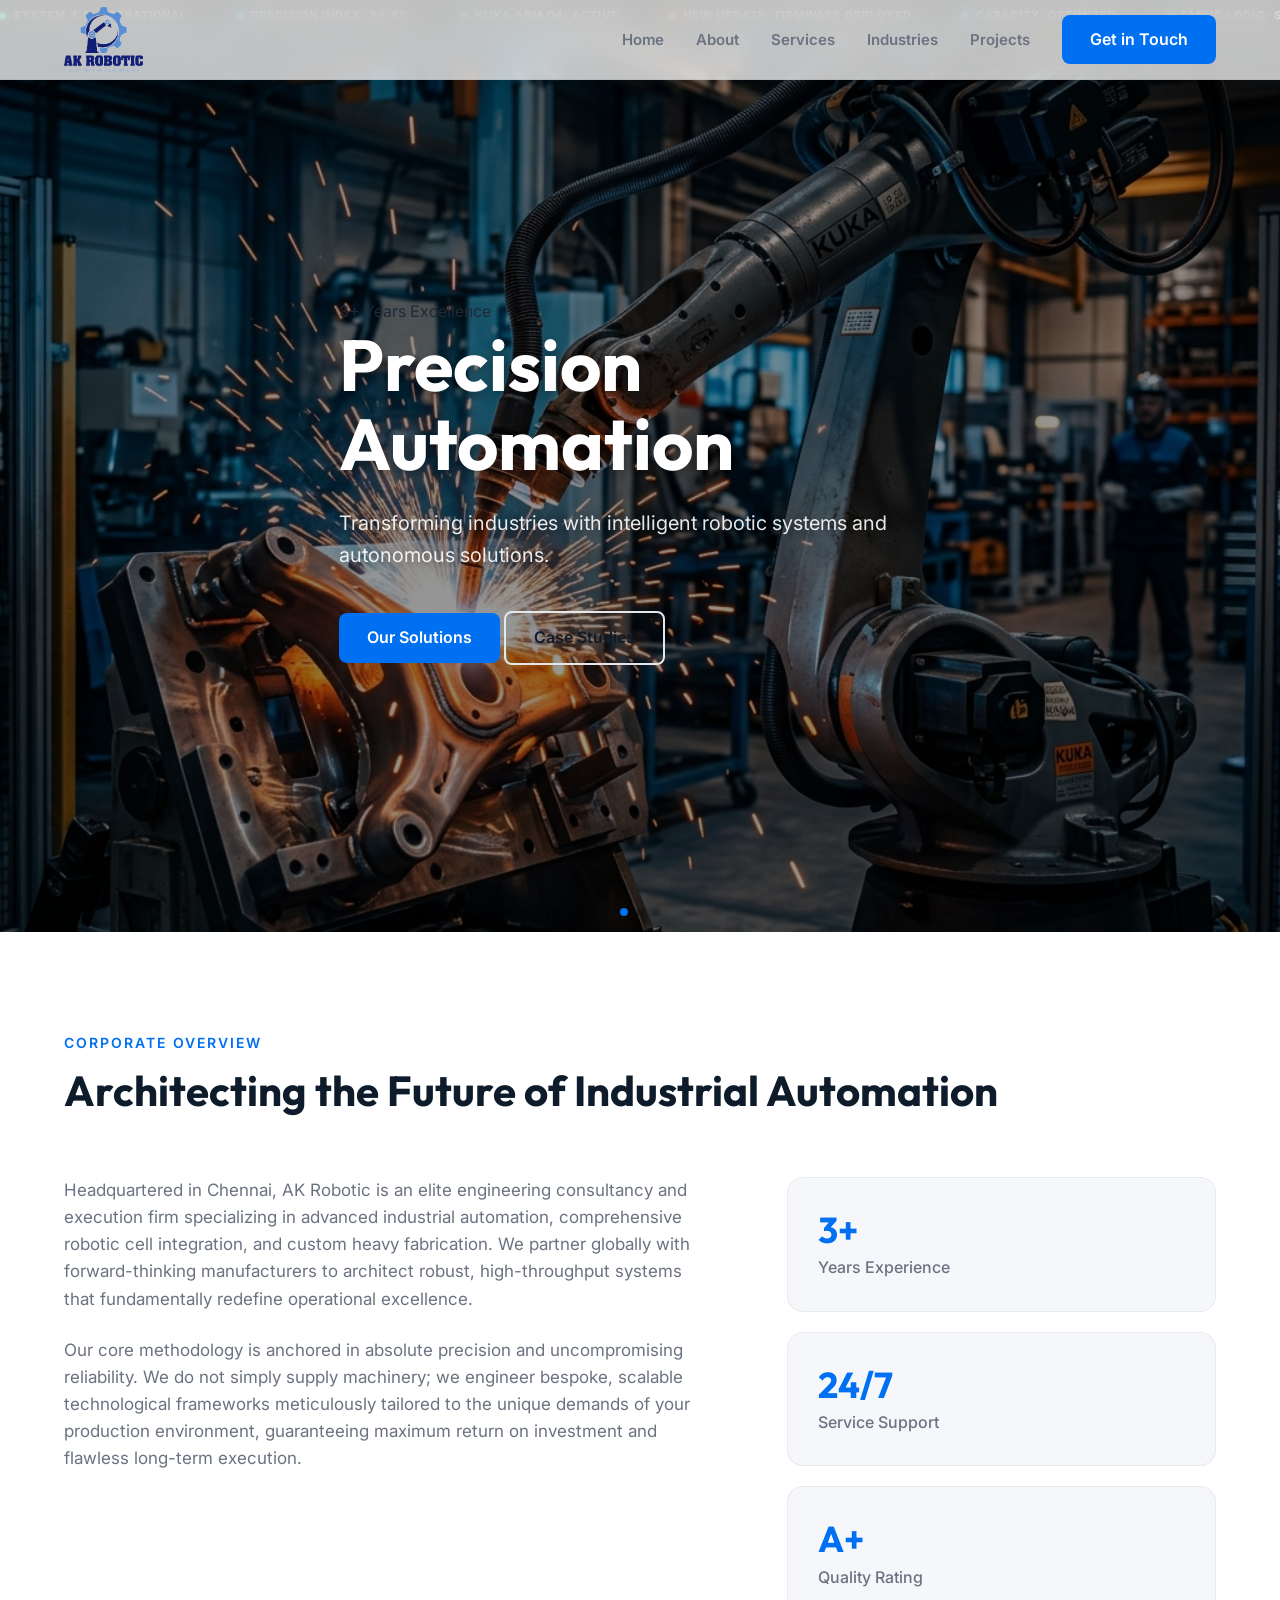
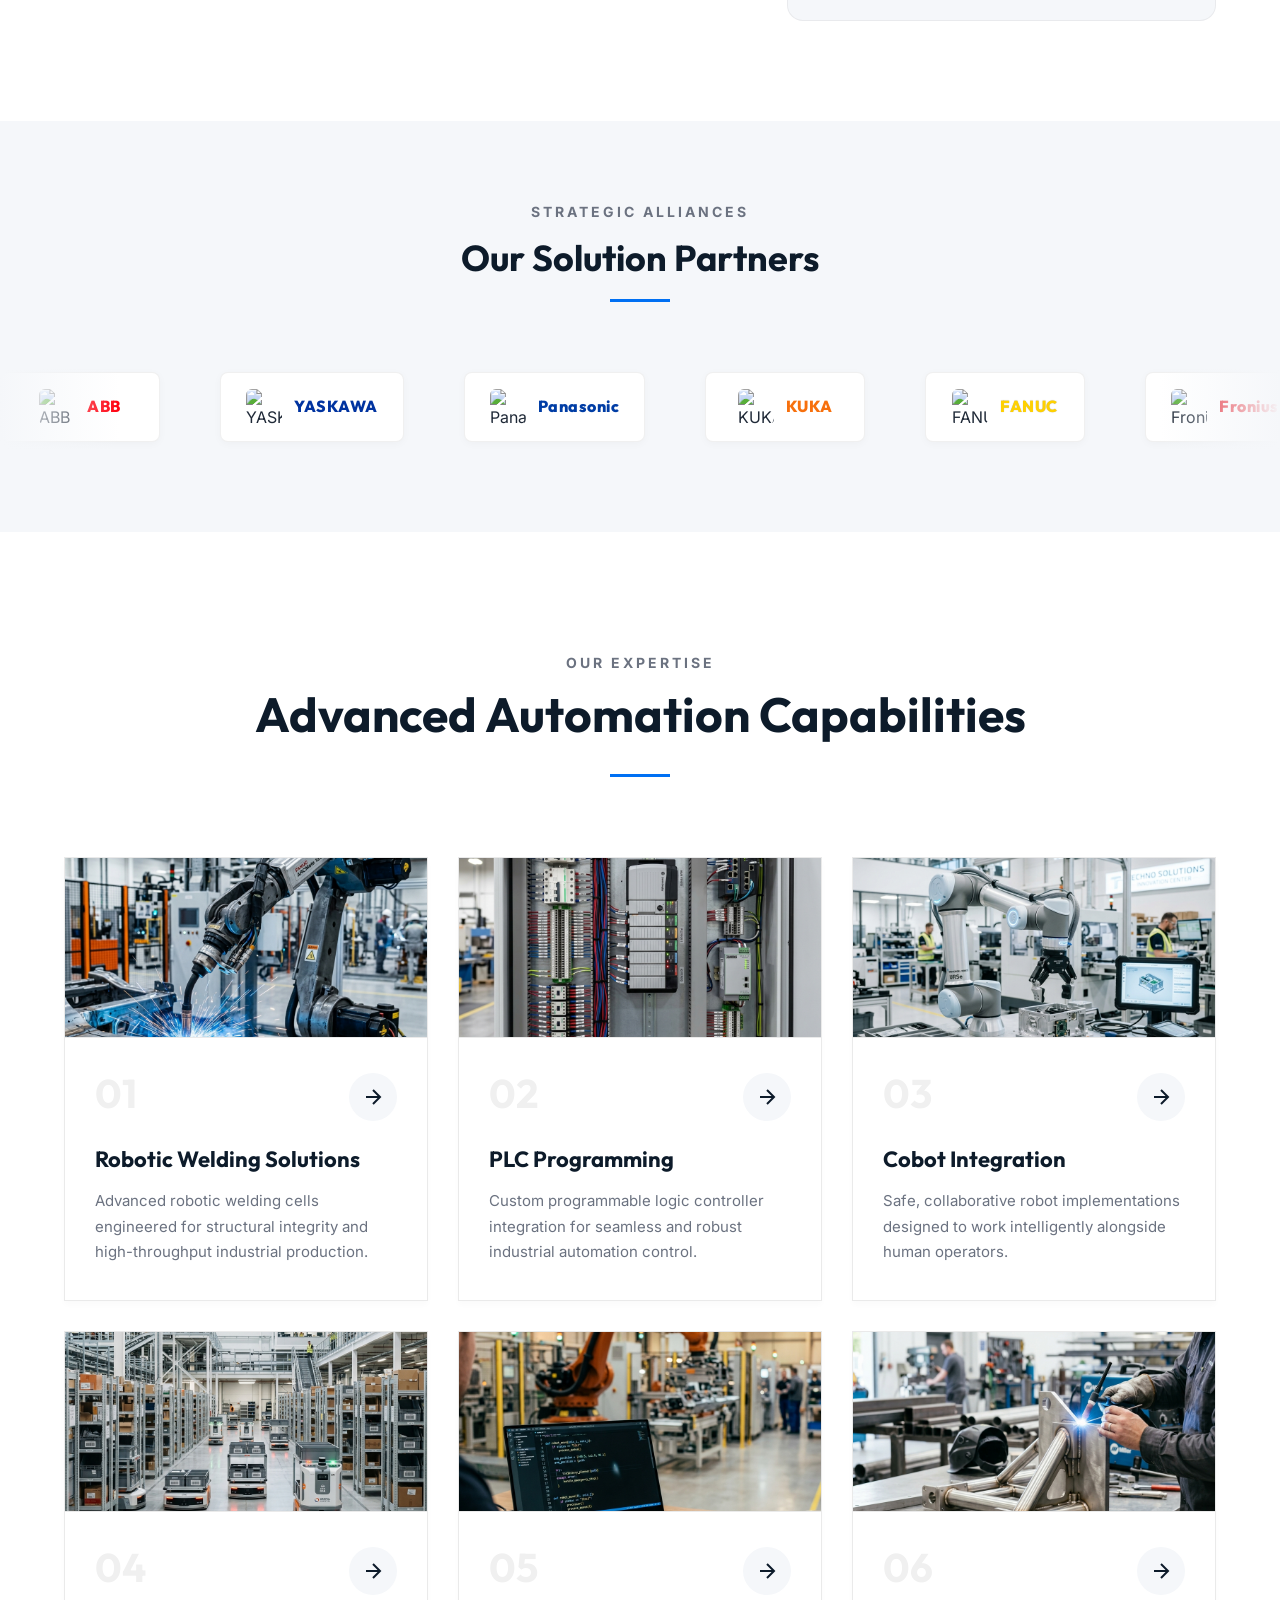
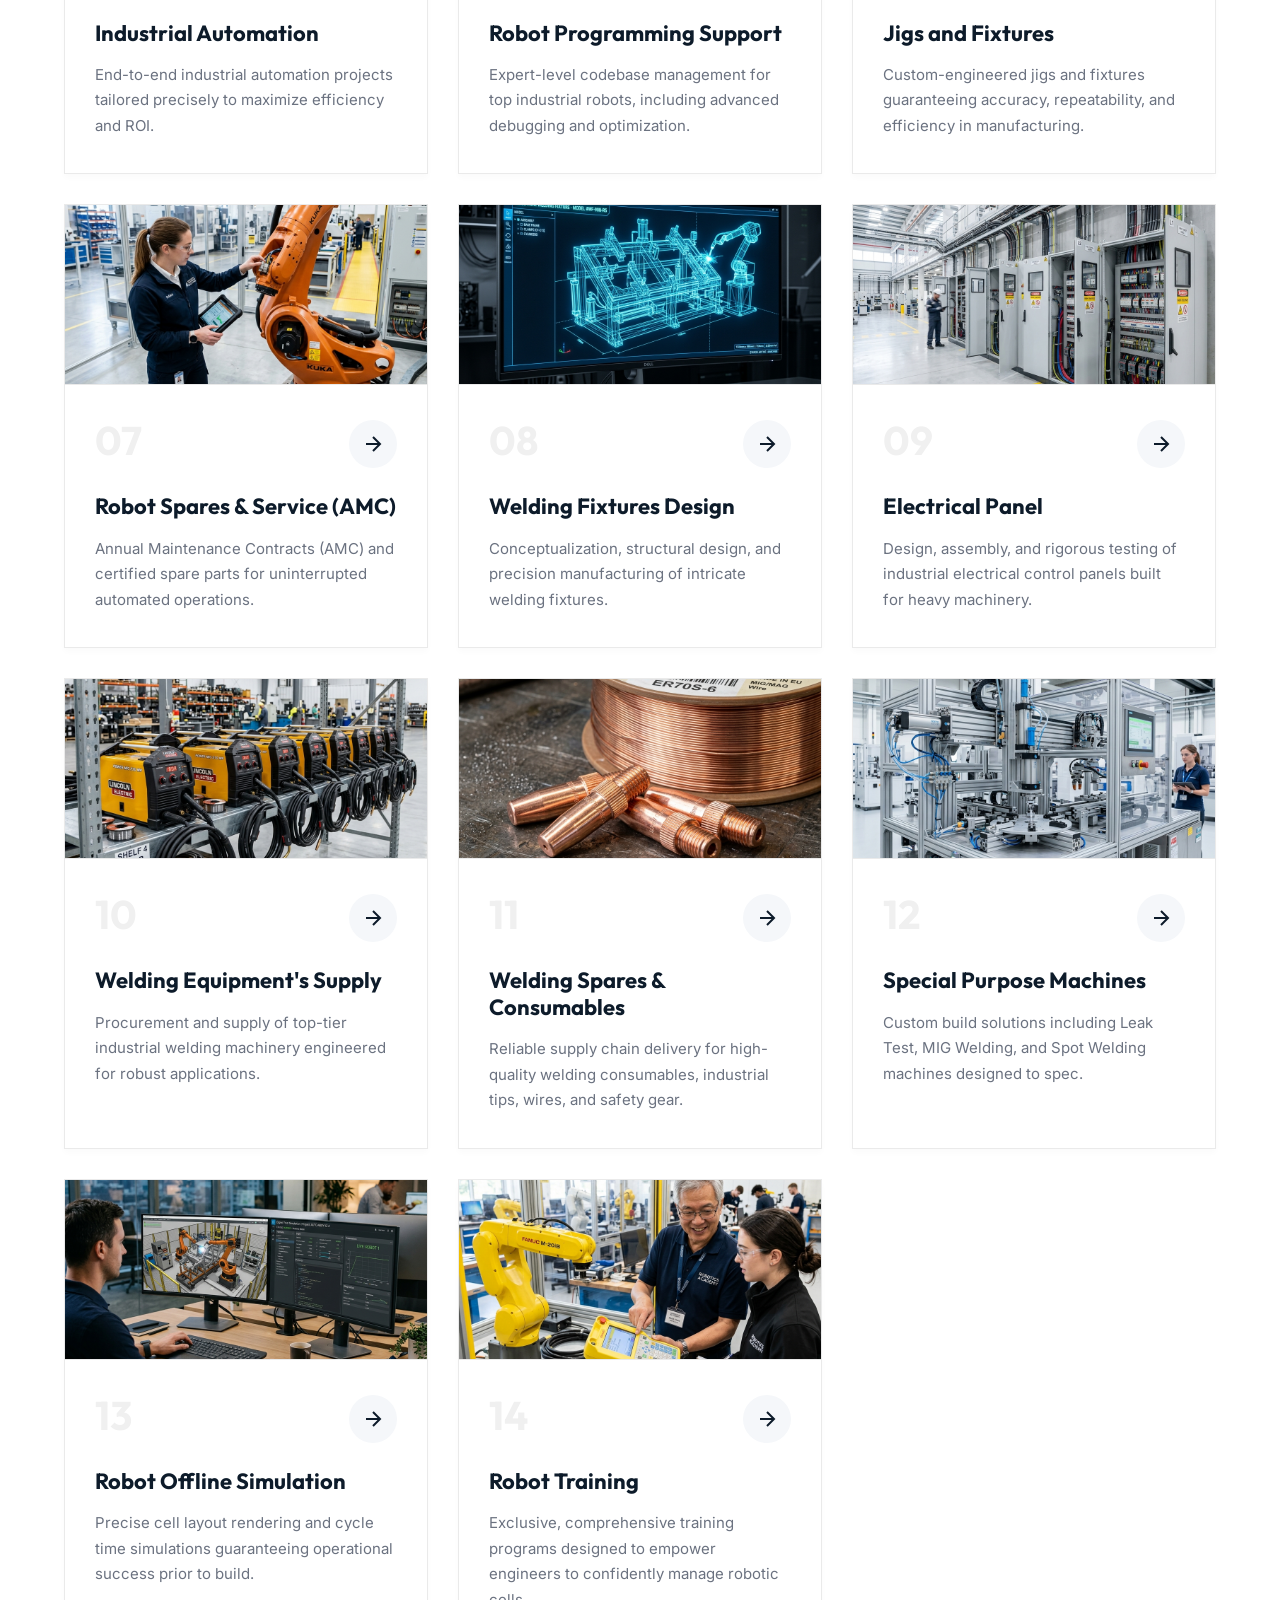
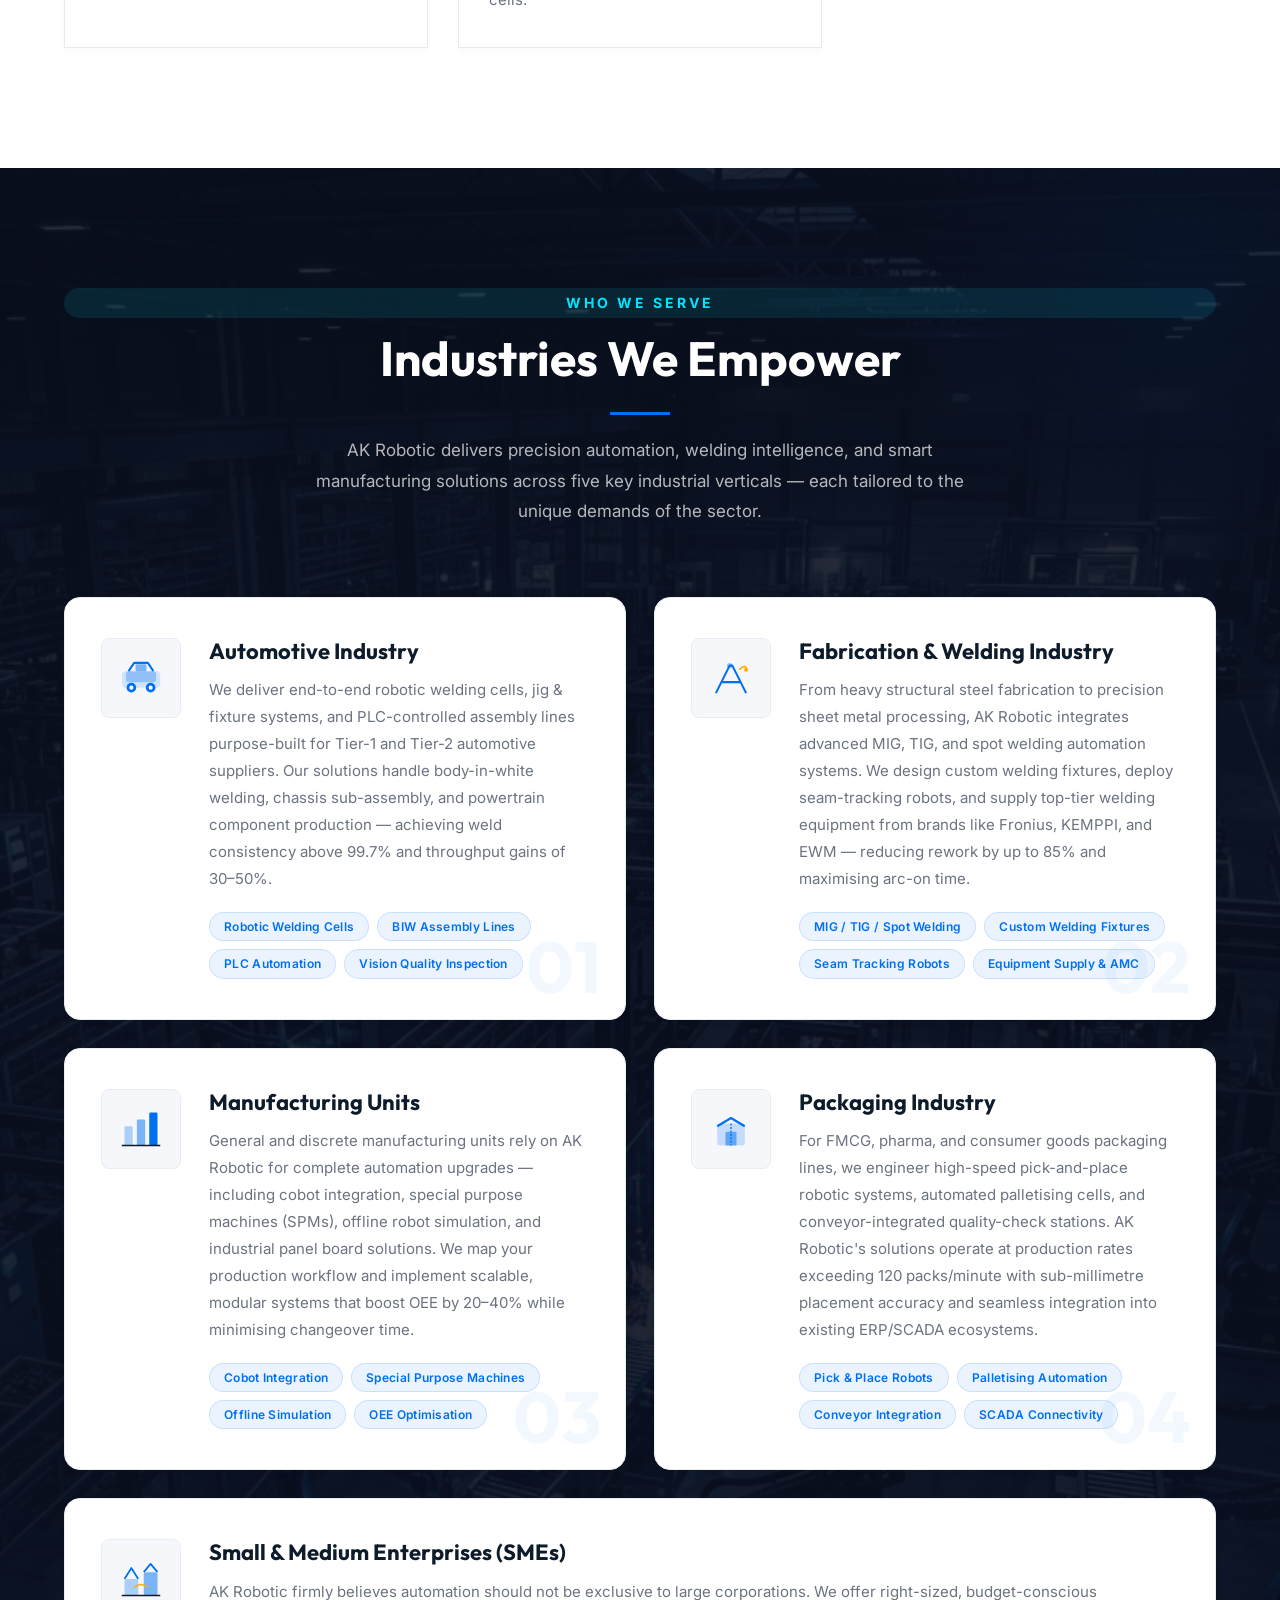
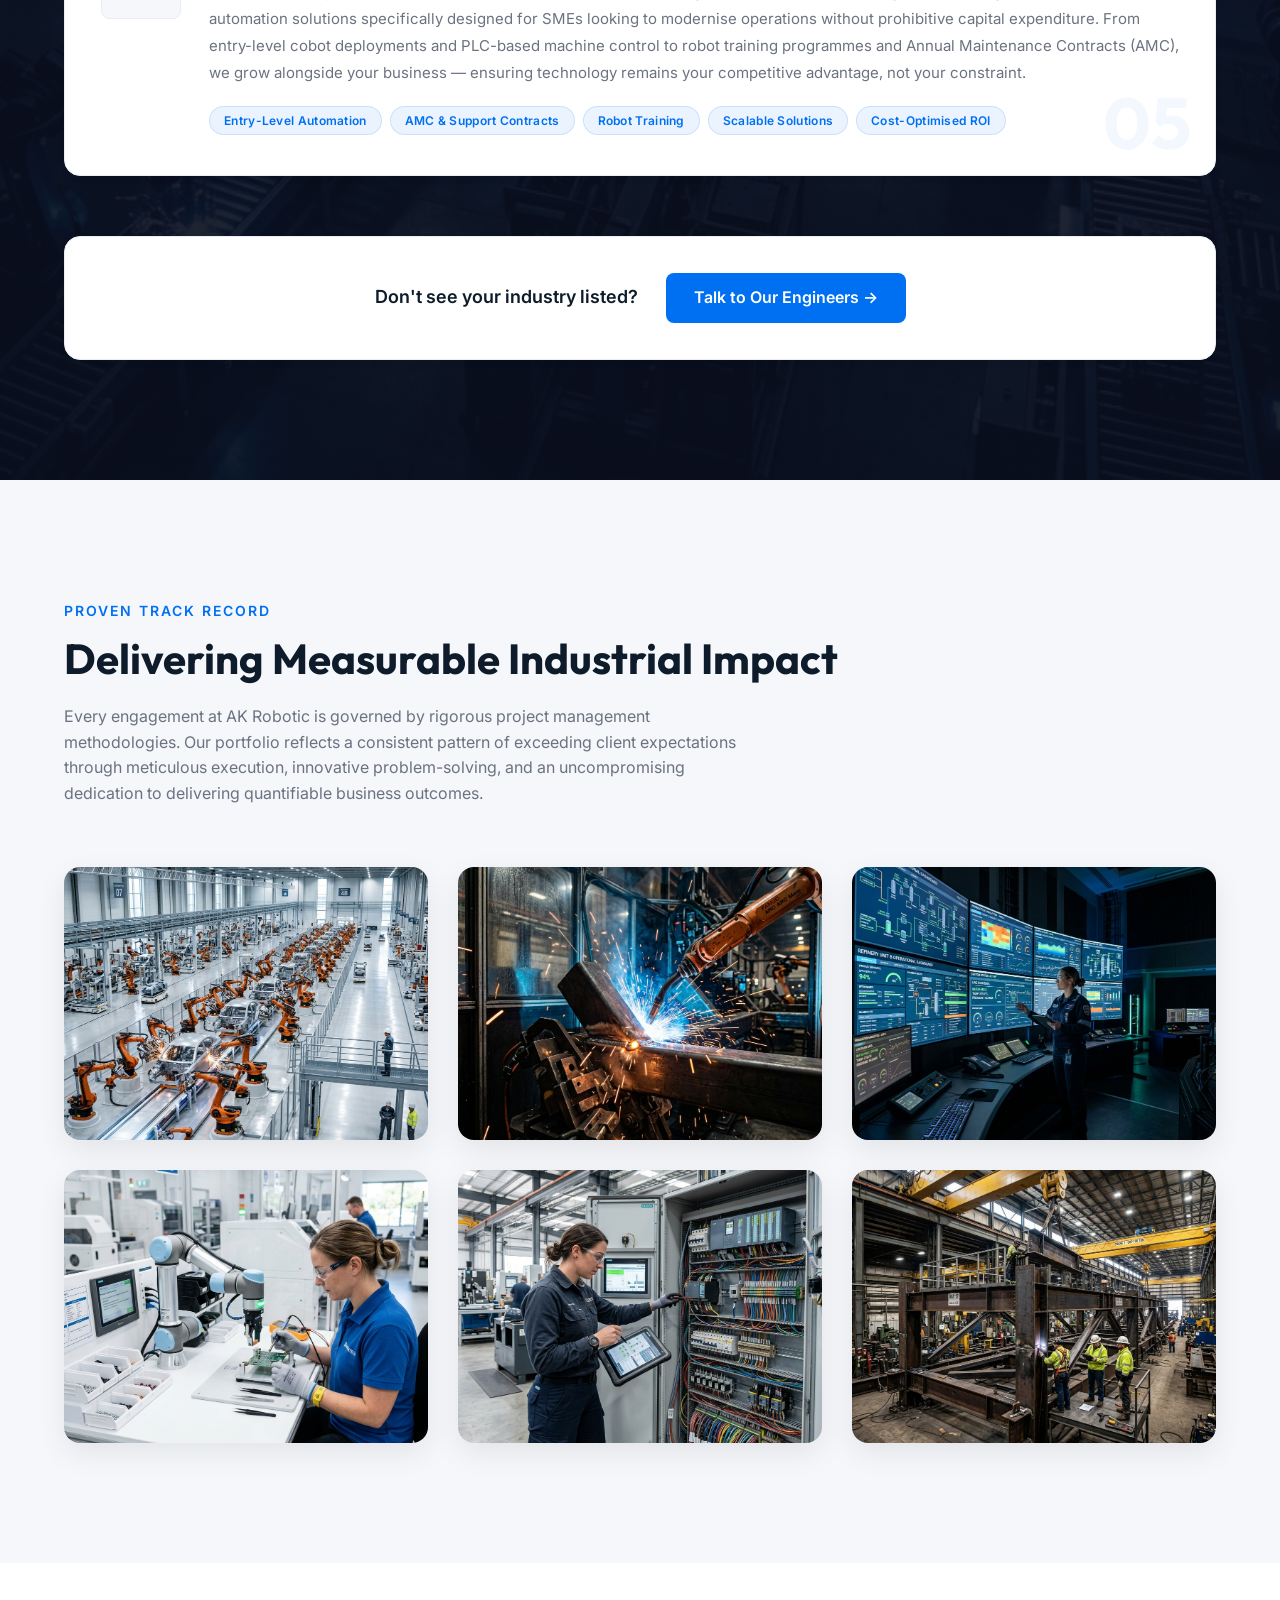
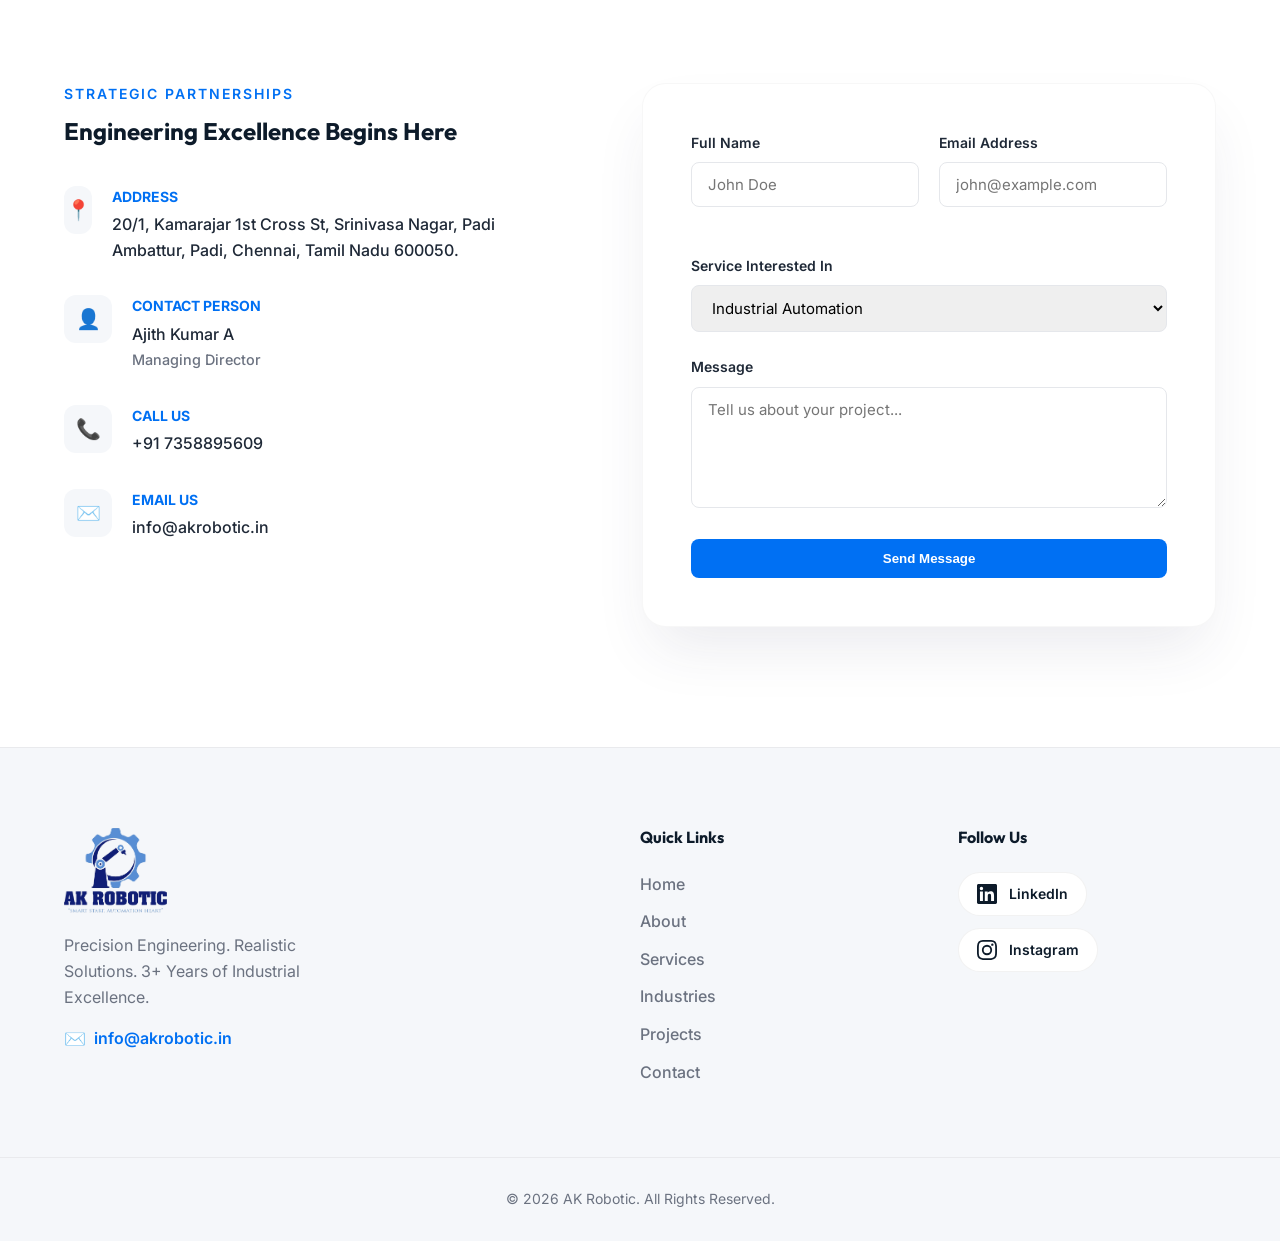
==== commit 3b79f7e4: "feat: add contact email info@akrobotic.in to index and footer" ====
--- a/index.html
+++ b/index.html
@@ -3,8 +3,9 @@
 <head>
     <meta charset="UTF-8">
     <meta name="viewport" content="width=device-width, initial-scale=1.0">
-    <title>AK Robotic | Precision Automation & Realistic Solutions</title>
-    <meta name="description" content="AK Robotic provides high-end industrial automation, CNC machining, and construction services with 3+ years of expertise. Located in Tiruvallur, Tamil Nadu.">
+    <title>AK Robotic | Precision Automation & Industrial Solutions</title>
+    <meta name="description" content="AK Robotic is an elite engineering consultancy specializing in advanced industrial automation, robotic cell integration, and custom heavy fabrication. Visit us at akrobotic.in.">
+    <link rel="canonical" href="https://akrobotic.in" />
     <!-- Google Fonts -->
     <link rel="preconnect" href="https://fonts.googleapis.com">
     <link rel="preconnect" href="https://fonts.gstatic.com" crossorigin>
@@ -733,6 +734,13 @@
                                 <a href="tel:+917358895609">+91 7358895609</a>
                             </div>
                         </li>
+                        <li>
+                            <div class="contact-icon">✉️</div>
+                            <div class="contact-text">
+                                <strong>Email Us</strong>
+                                <a href="mailto:info@akrobotic.in">info@akrobotic.in</a>
+                            </div>
+                        </li>
                     </ul>
                 </div>
                 <div class="contact-form-wrapper">
@@ -774,6 +782,10 @@
                     <img src="assets/logo.png" alt="AK Robotic Logo" class="logo-img logo-img--footer">
                 </div>
                 <p>Precision Engineering. Realistic Solutions. 3+ Years of Industrial Excellence.</p>
+                <p style="margin-top: 15px; display: flex; align-items: center; gap: 8px;">
+                    <span style="font-size: 1.1em;">✉️</span>
+                    <a href="mailto:info@akrobotic.in" style="color: var(--accent); font-weight: 600;">info@akrobotic.in</a>
+                </p>
             </div>
             <div class="footer-links">
                 <h4>Quick Links</h4>
--- a/style.css
+++ b/style.css
@@ -1222,6 +1222,10 @@
     font-weight: 500;
 }
 
+.contact-text a:hover {
+    color: var(--accent);
+}
+
 .modern-form {
     background: var(--white);
     padding: 48px;
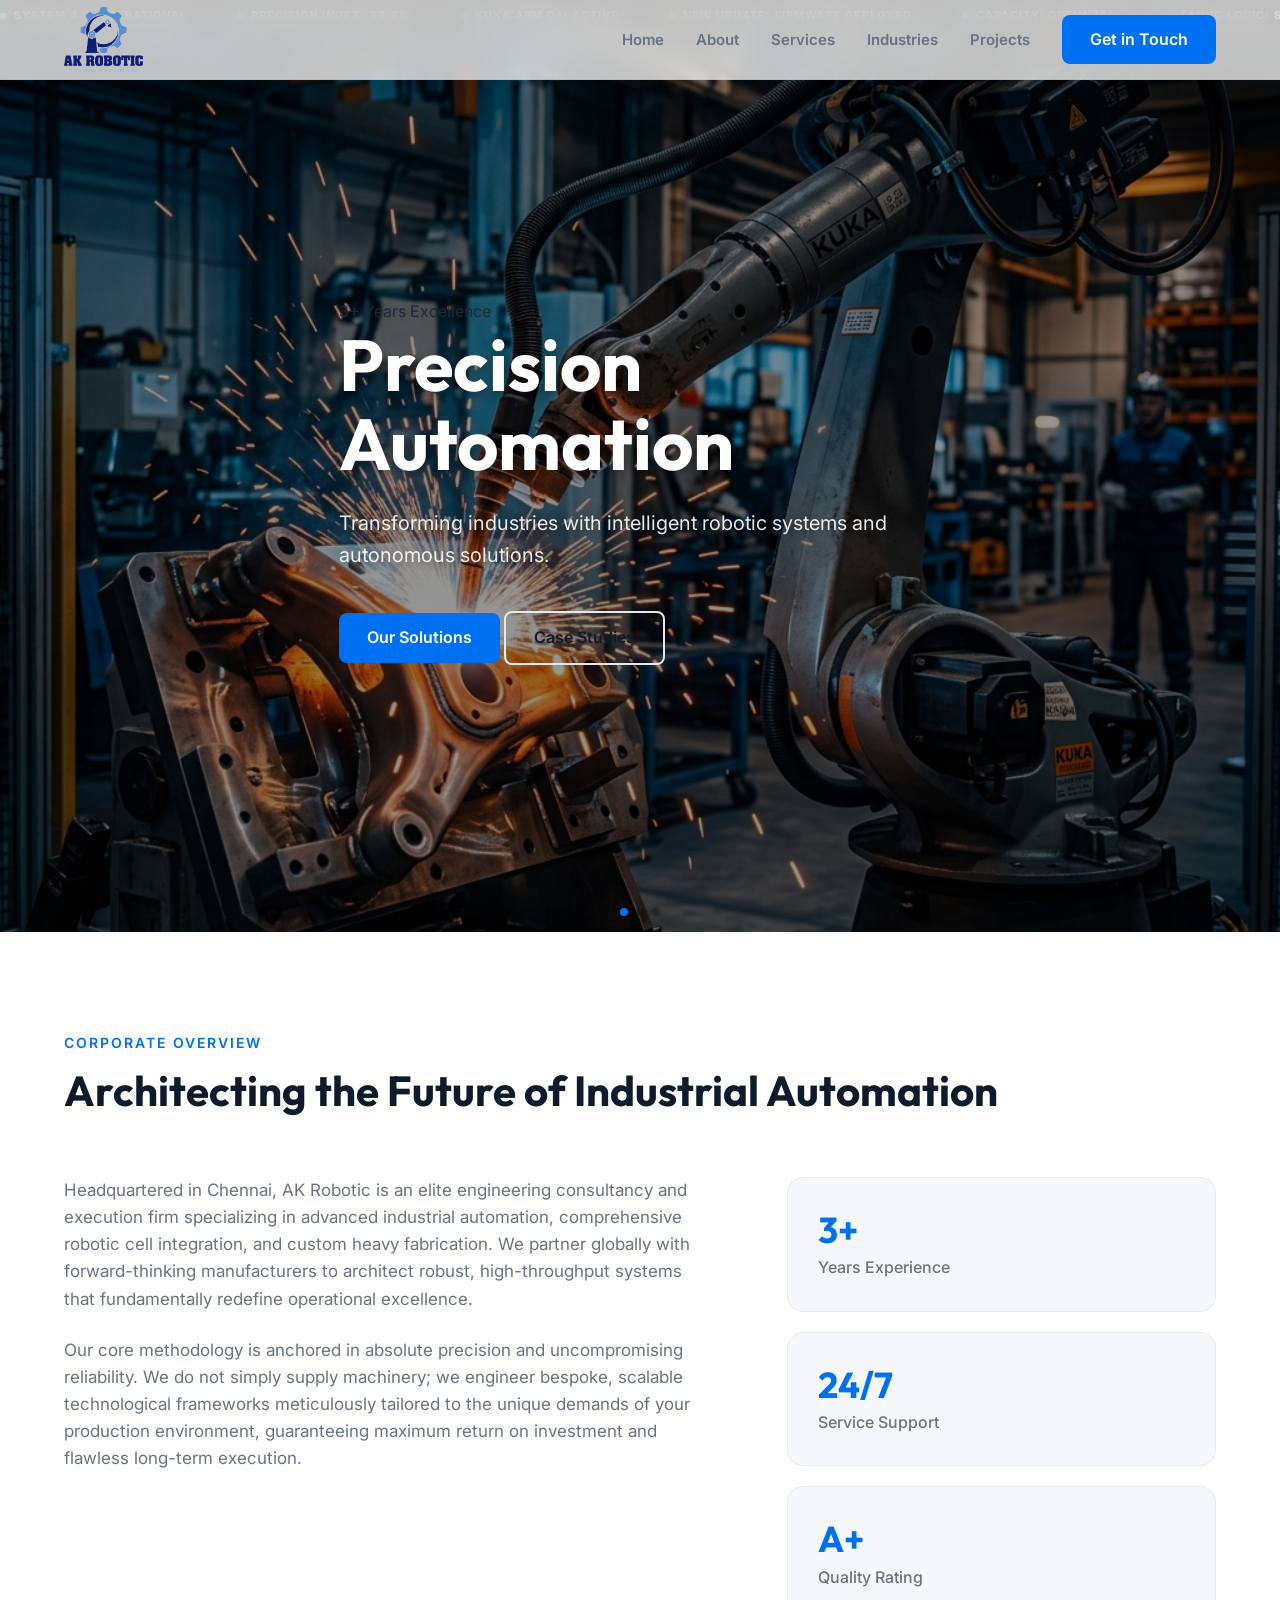
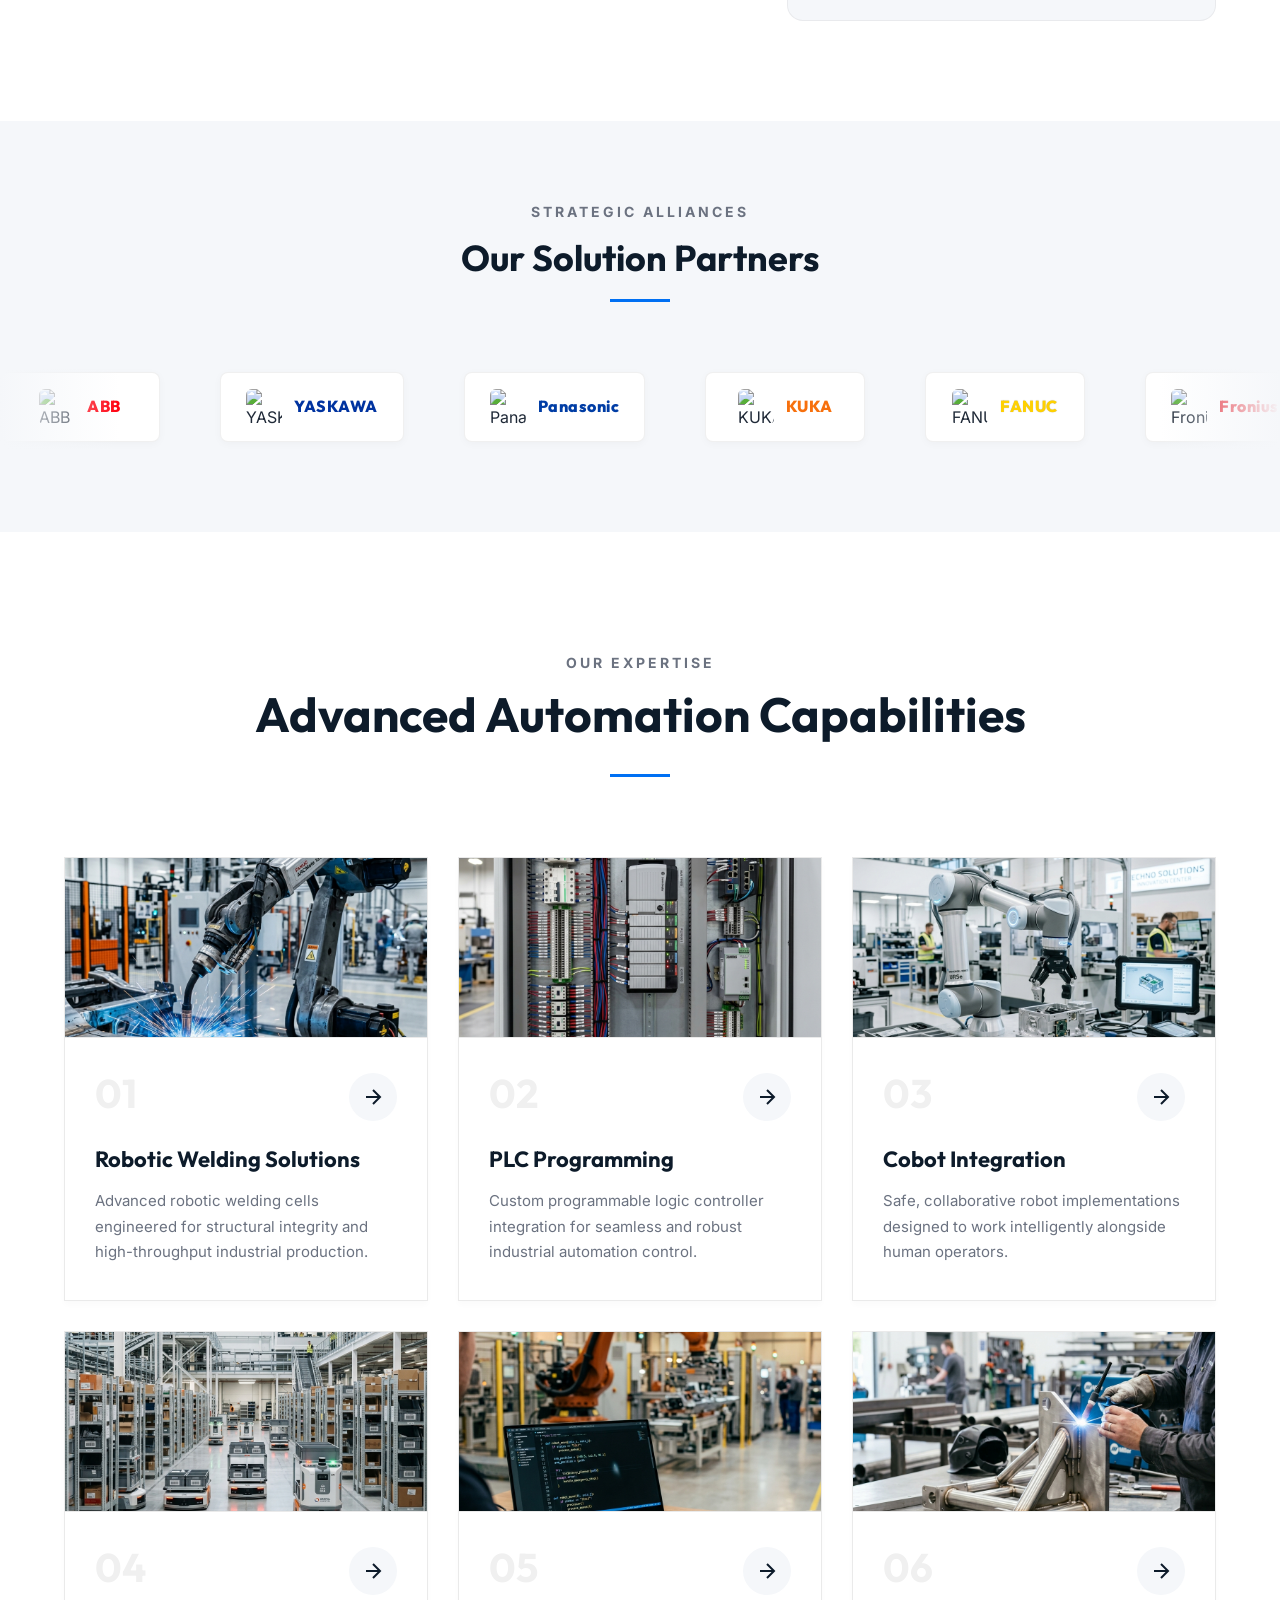
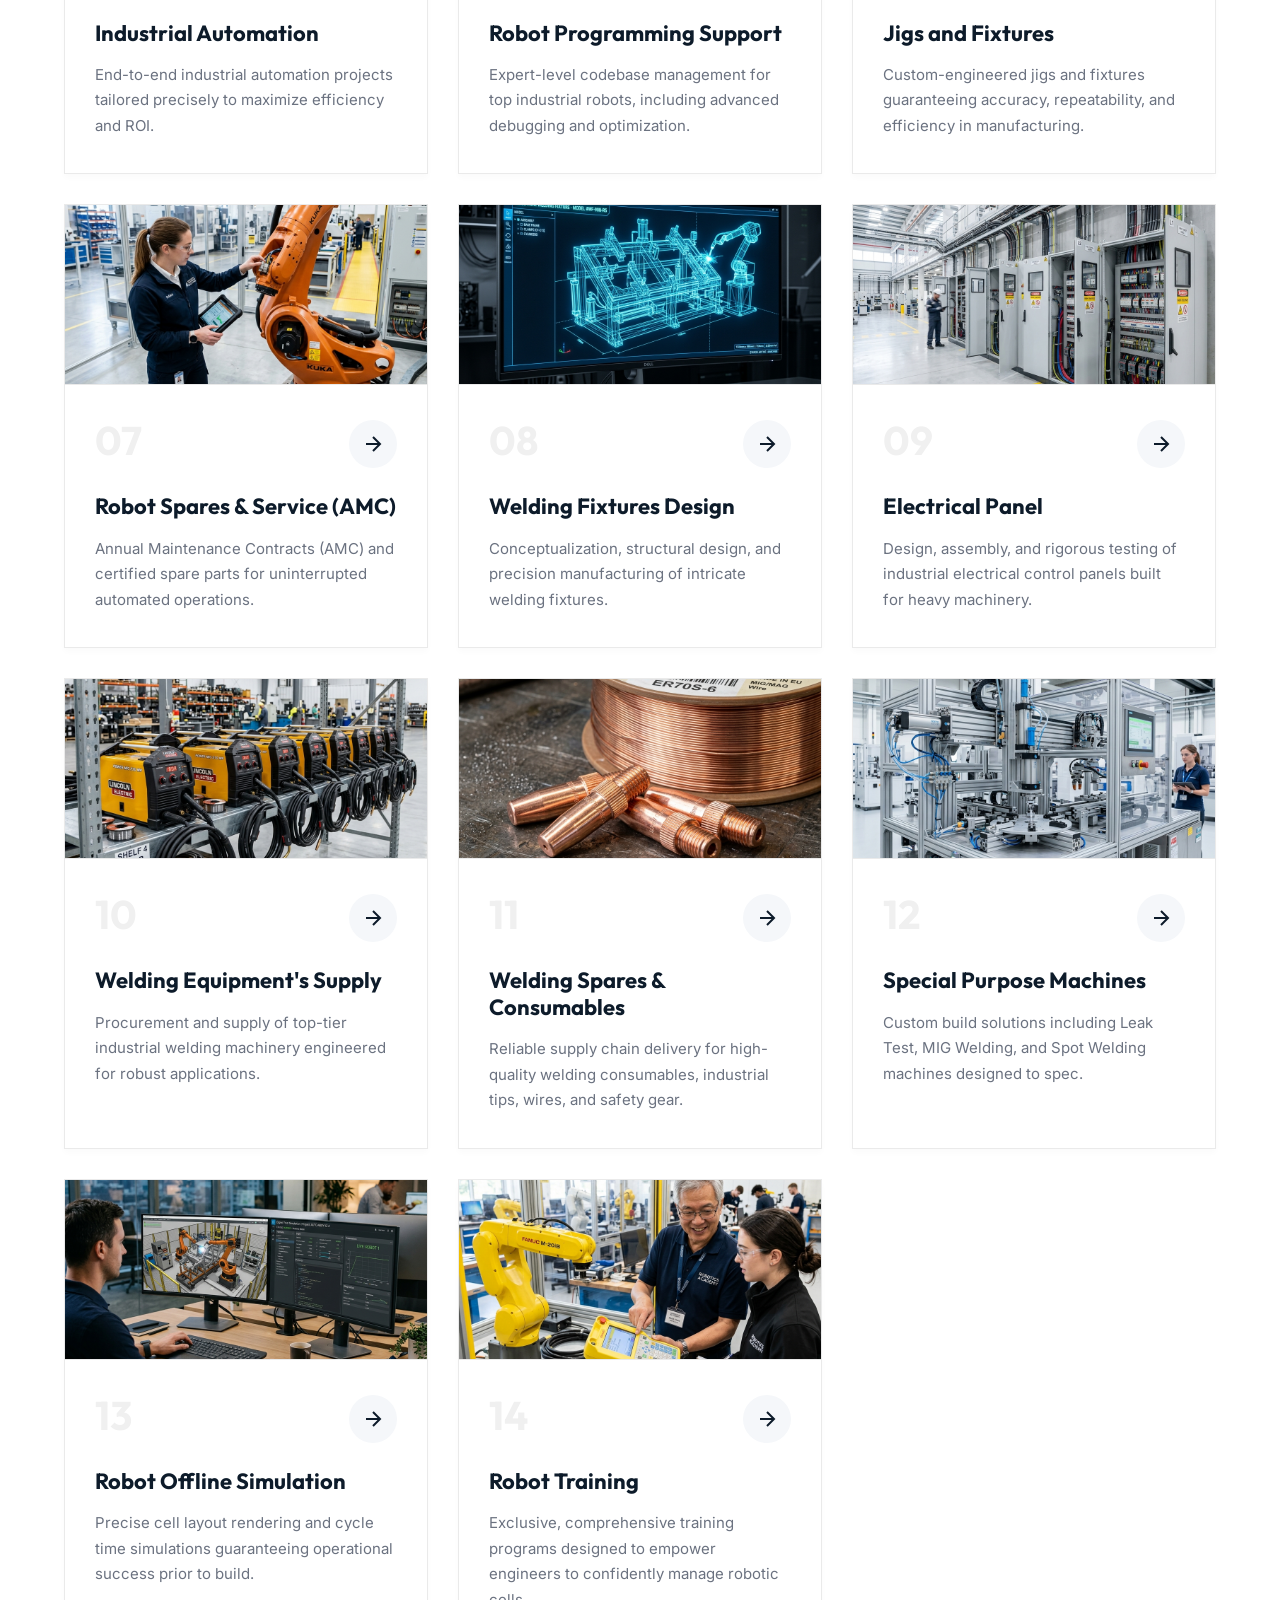
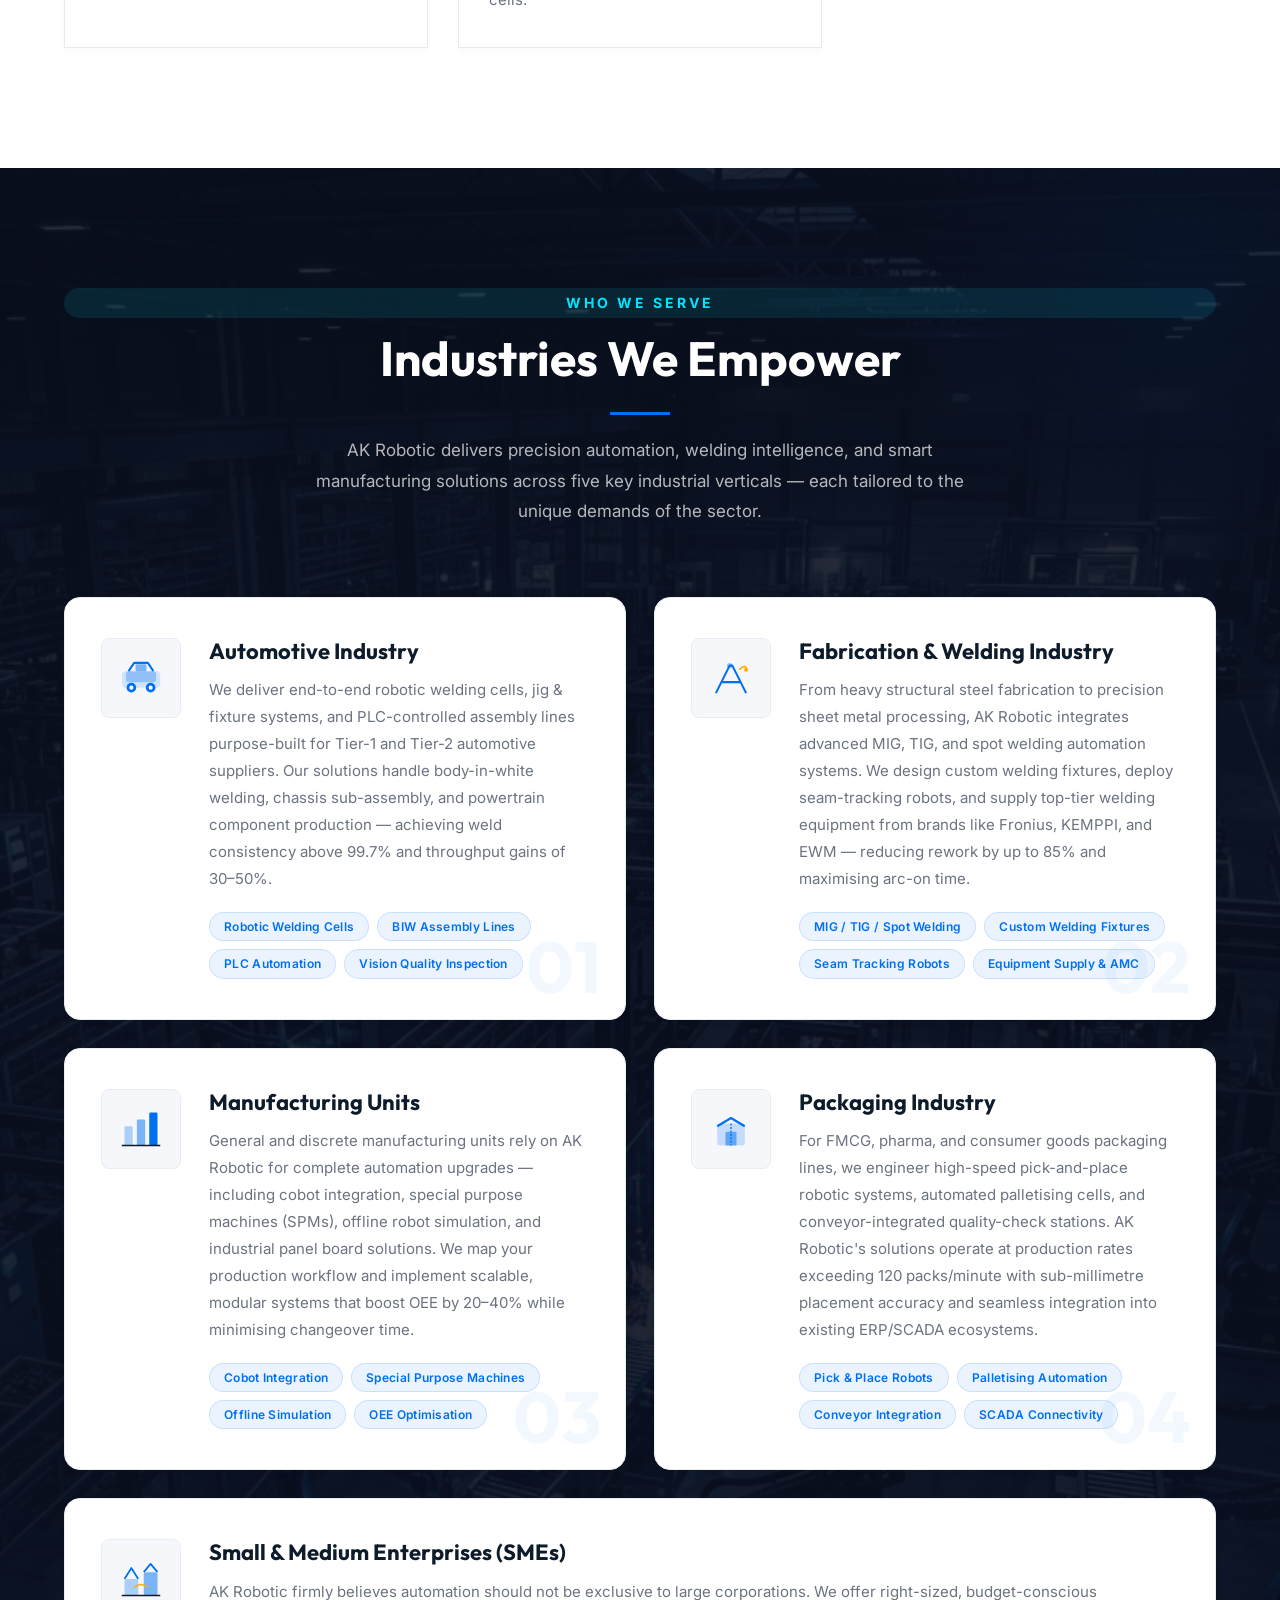
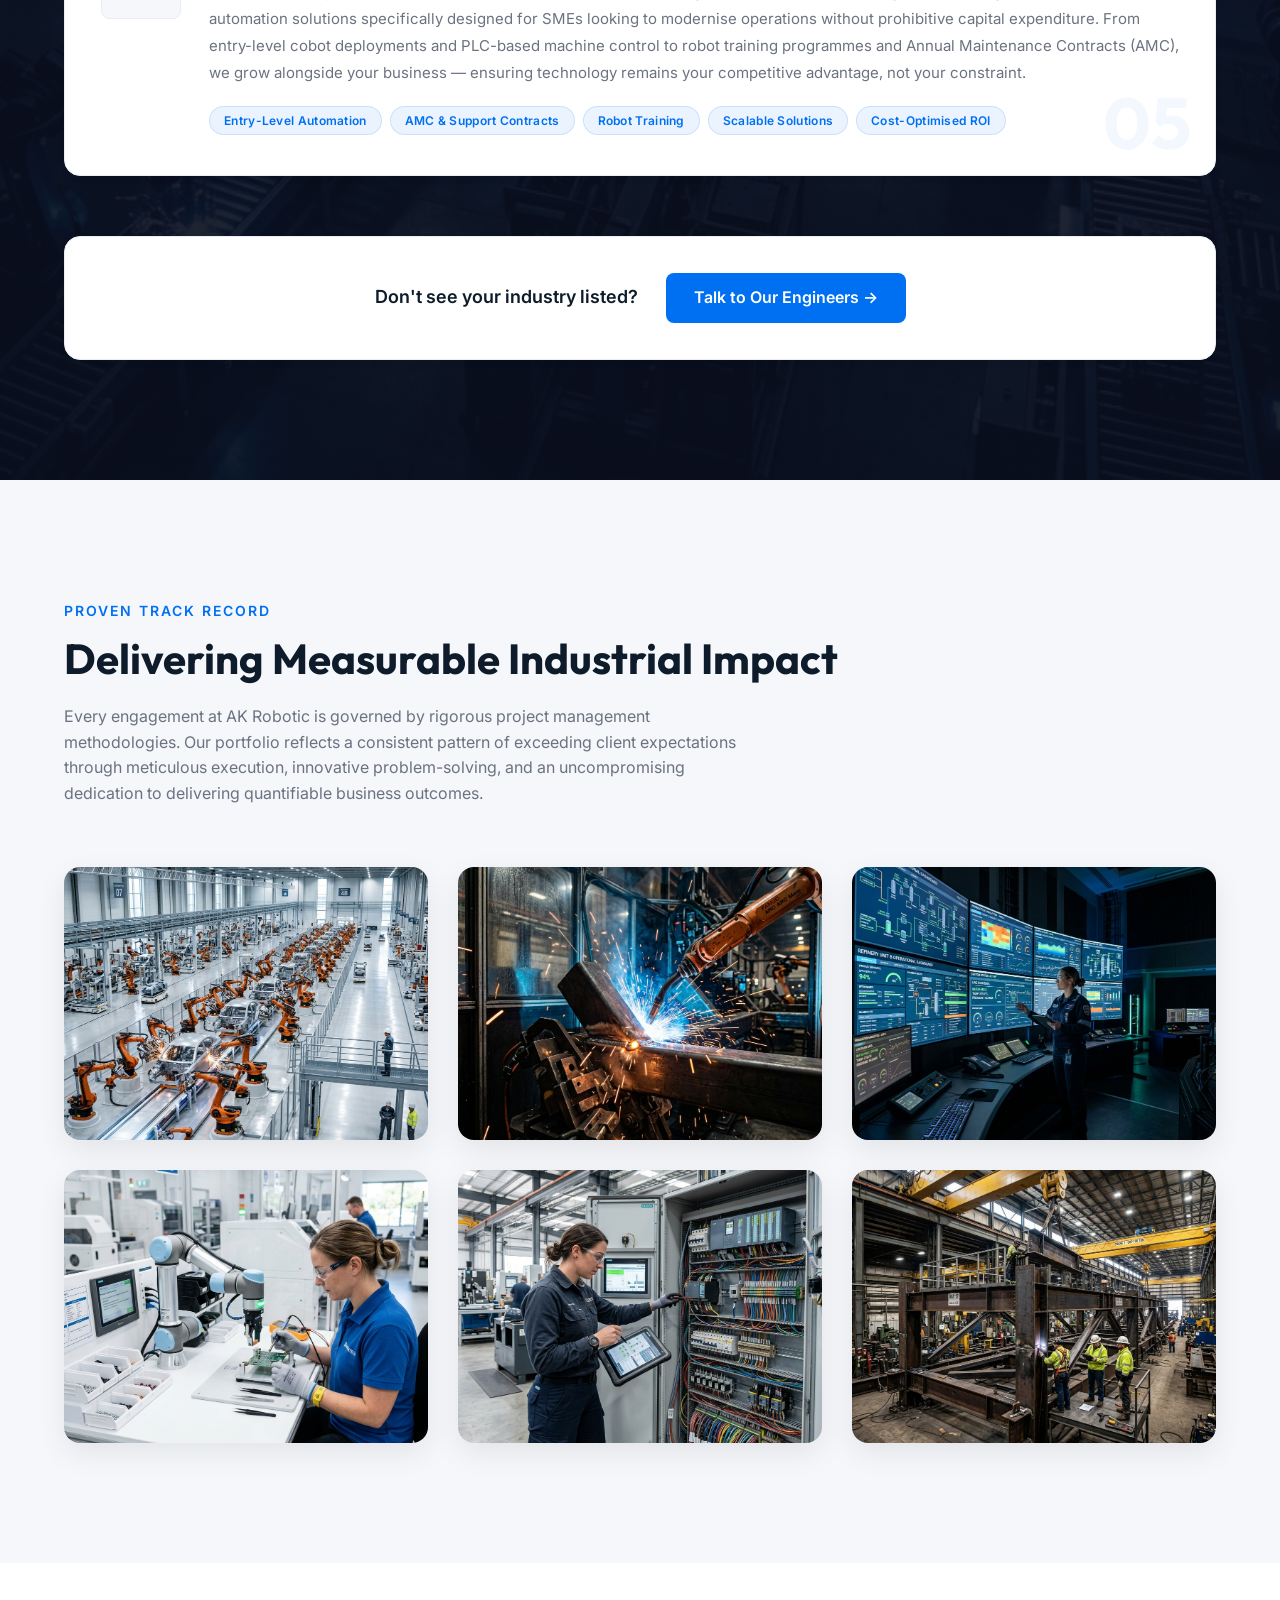
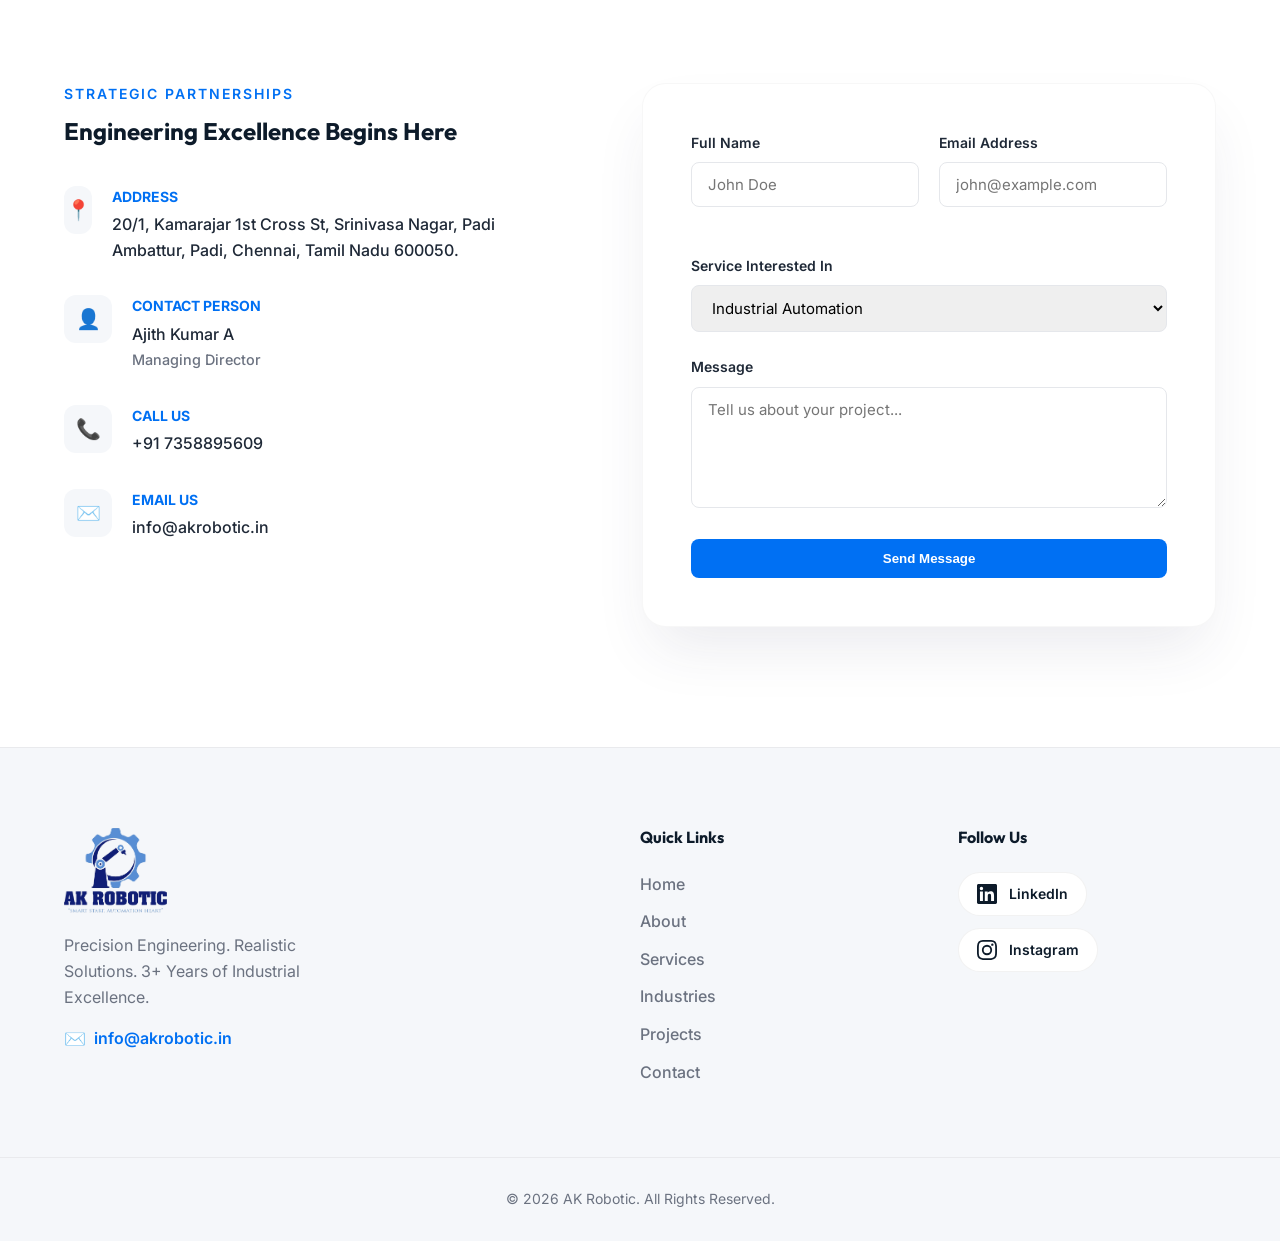
==== commit 6831e941: "fix: improve contact link reliability and hit area" ====
--- a/index.html
+++ b/index.html
@@ -730,15 +730,19 @@
                         <li>
                             <div class="contact-icon">📞</div>
                             <div class="contact-text">
-                                <strong>Call Us</strong>
-                                <a href="tel:+917358895609">+91 7358895609</a>
+                                <a href="tel:+917358895609">
+                                    <strong>Call Us</strong>
+                                    +91 7358895609
+                                </a>
                             </div>
                         </li>
                         <li>
                             <div class="contact-icon">✉️</div>
                             <div class="contact-text">
-                                <strong>Email Us</strong>
-                                <a href="mailto:info@akrobotic.in">info@akrobotic.in</a>
+                                <a href="mailto:info@akrobotic.in?subject=Inquiry%20from%20Website">
+                                    <strong>Email Us</strong>
+                                    info@akrobotic.in
+                                </a>
                             </div>
                         </li>
                     </ul>
@@ -784,7 +788,7 @@
                 <p>Precision Engineering. Realistic Solutions. 3+ Years of Industrial Excellence.</p>
                 <p style="margin-top: 15px; display: flex; align-items: center; gap: 8px;">
                     <span style="font-size: 1.1em;">✉️</span>
-                    <a href="mailto:info@akrobotic.in" style="color: var(--accent); font-weight: 600;">info@akrobotic.in</a>
+                    <a href="mailto:info@akrobotic.in?subject=Inquiry%20from%20Website" style="color: var(--accent); font-weight: 600;">info@akrobotic.in</a>
                 </p>
             </div>
             <div class="footer-links">
--- a/style.css
+++ b/style.css
@@ -1209,12 +1209,19 @@
     font-size: 20px;
 }
 
+.contact-text a {
+    display: block;
+    text-decoration: none;
+    color: inherit;
+}
+
 .contact-text strong {
     display: block;
     font-size: 14px;
     text-transform: uppercase;
     color: var(--accent);
     margin-bottom: 4px;
+    transition: all 0.3s ease;
 }
 
 .contact-text p, .contact-text a {
@@ -1224,6 +1231,10 @@
 
 .contact-text a:hover {
     color: var(--accent);
+}
+
+.contact-text a:hover strong {
+    opacity: 0.8;
 }
 
 .modern-form {
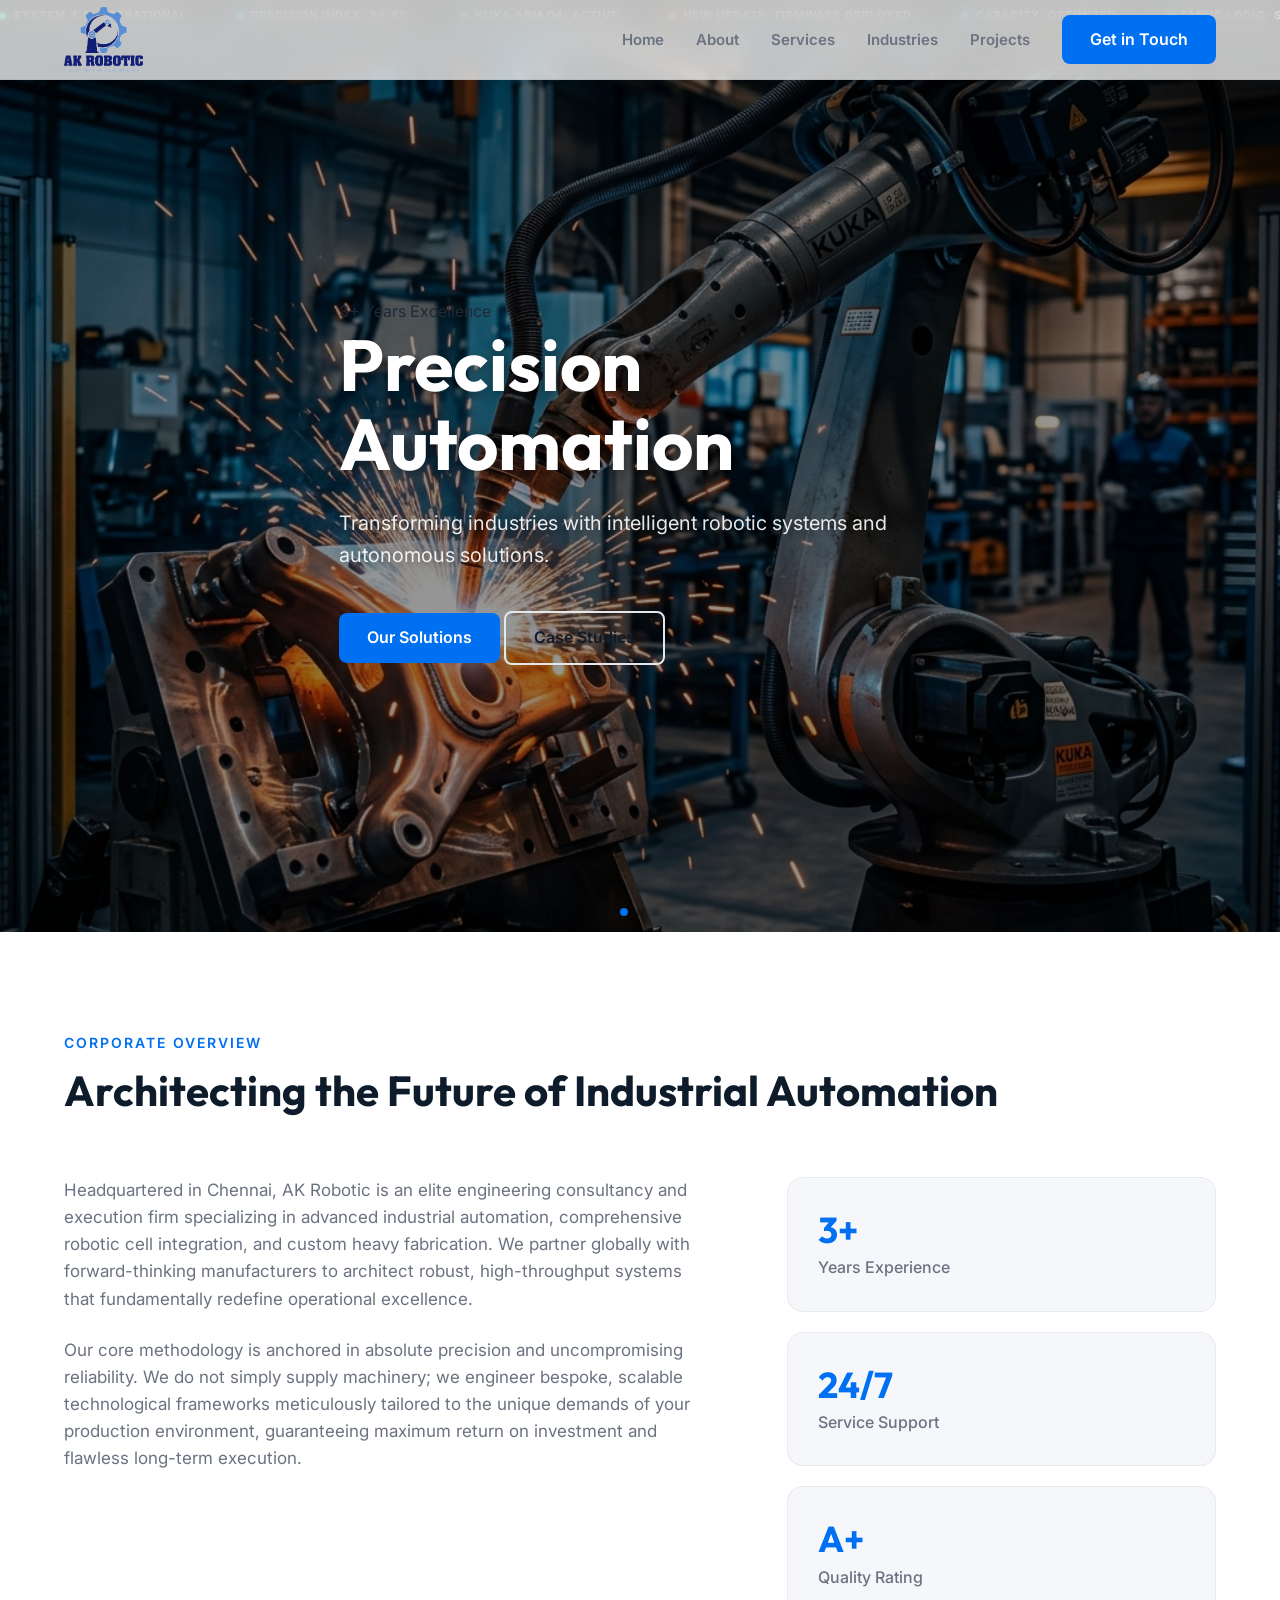
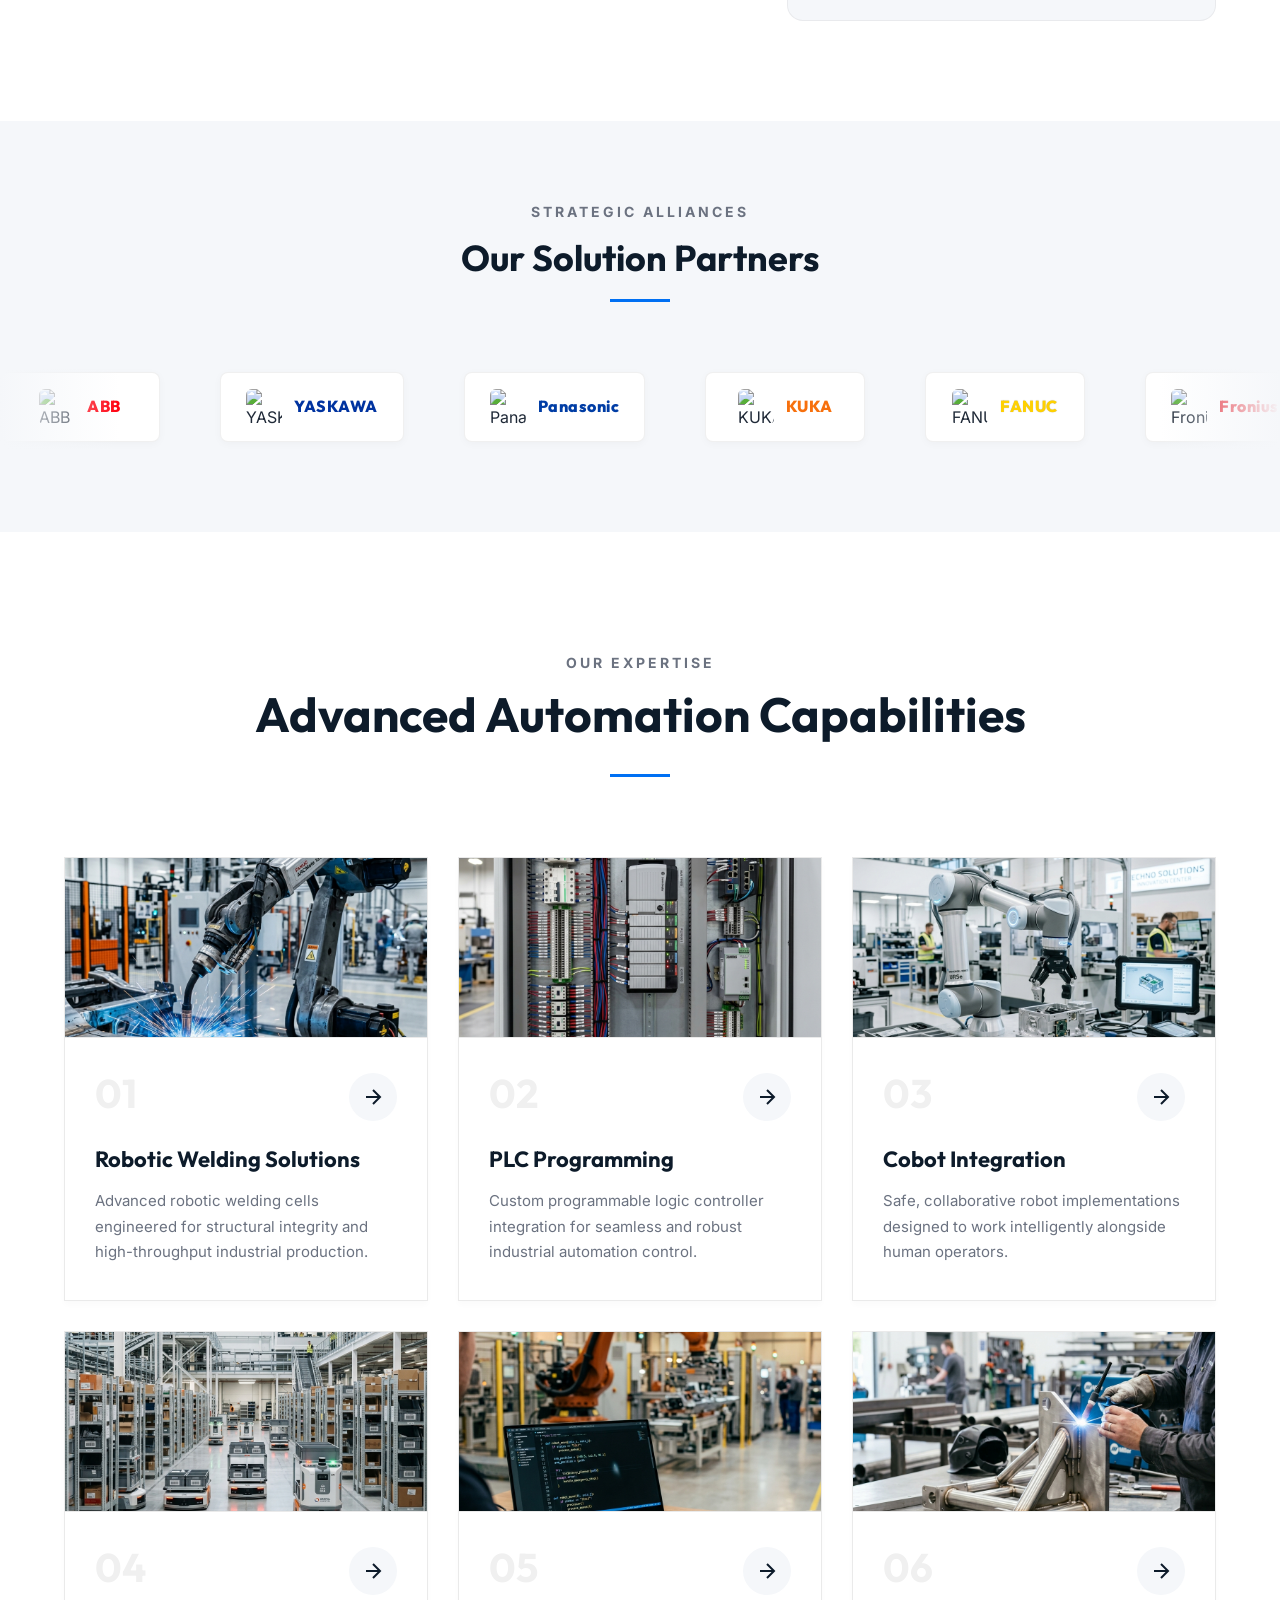
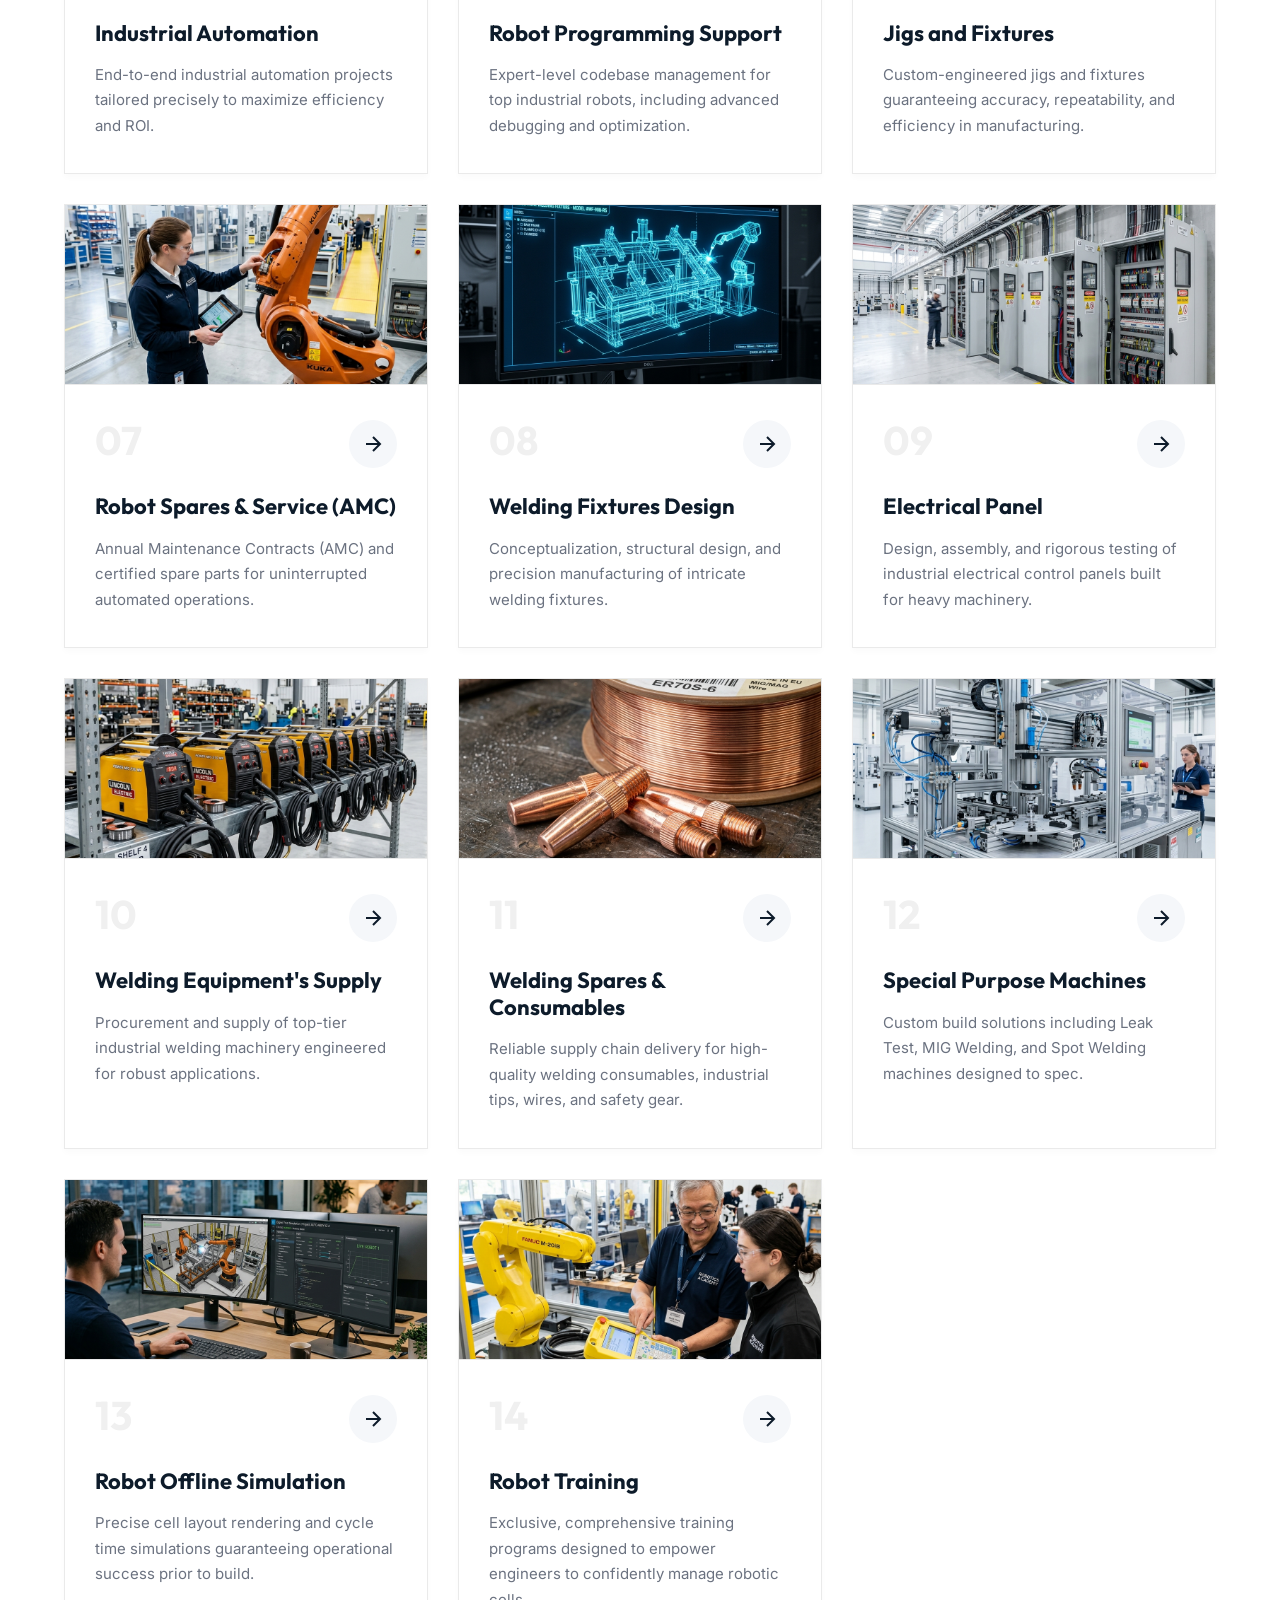
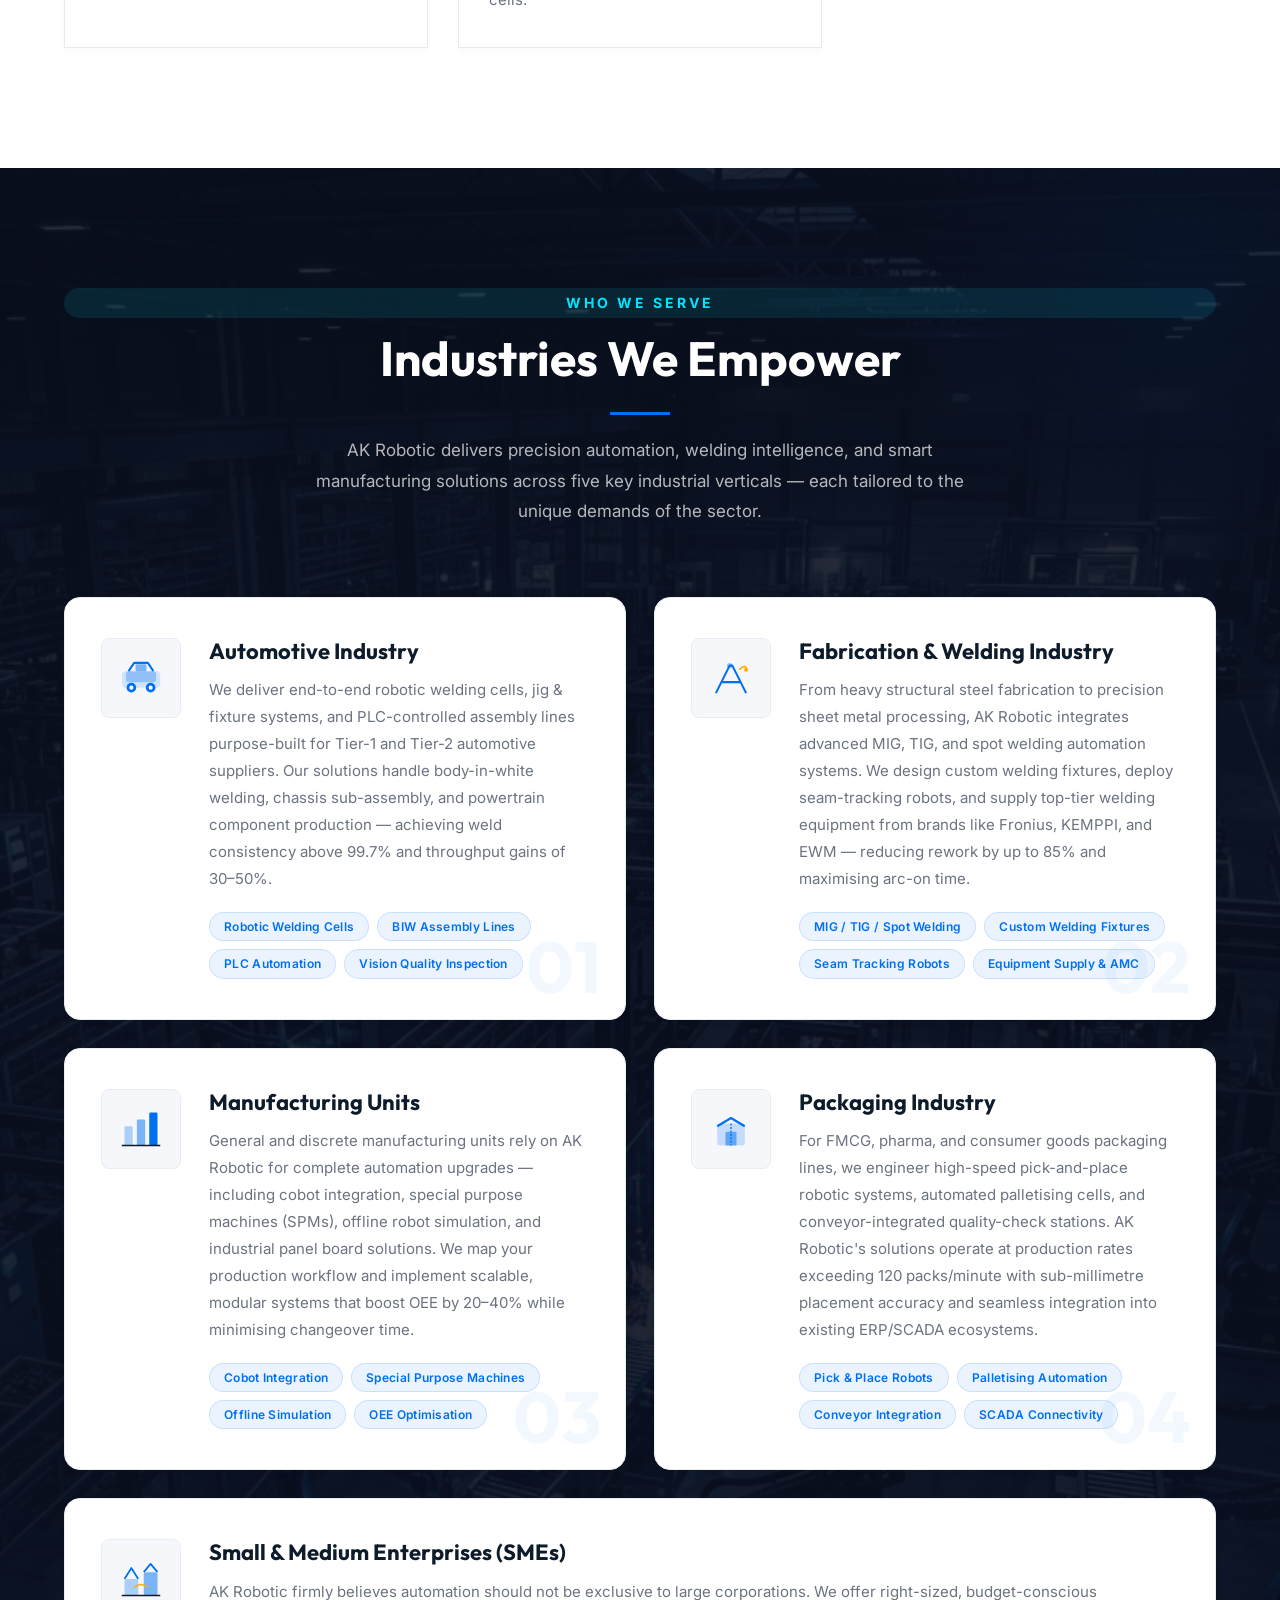
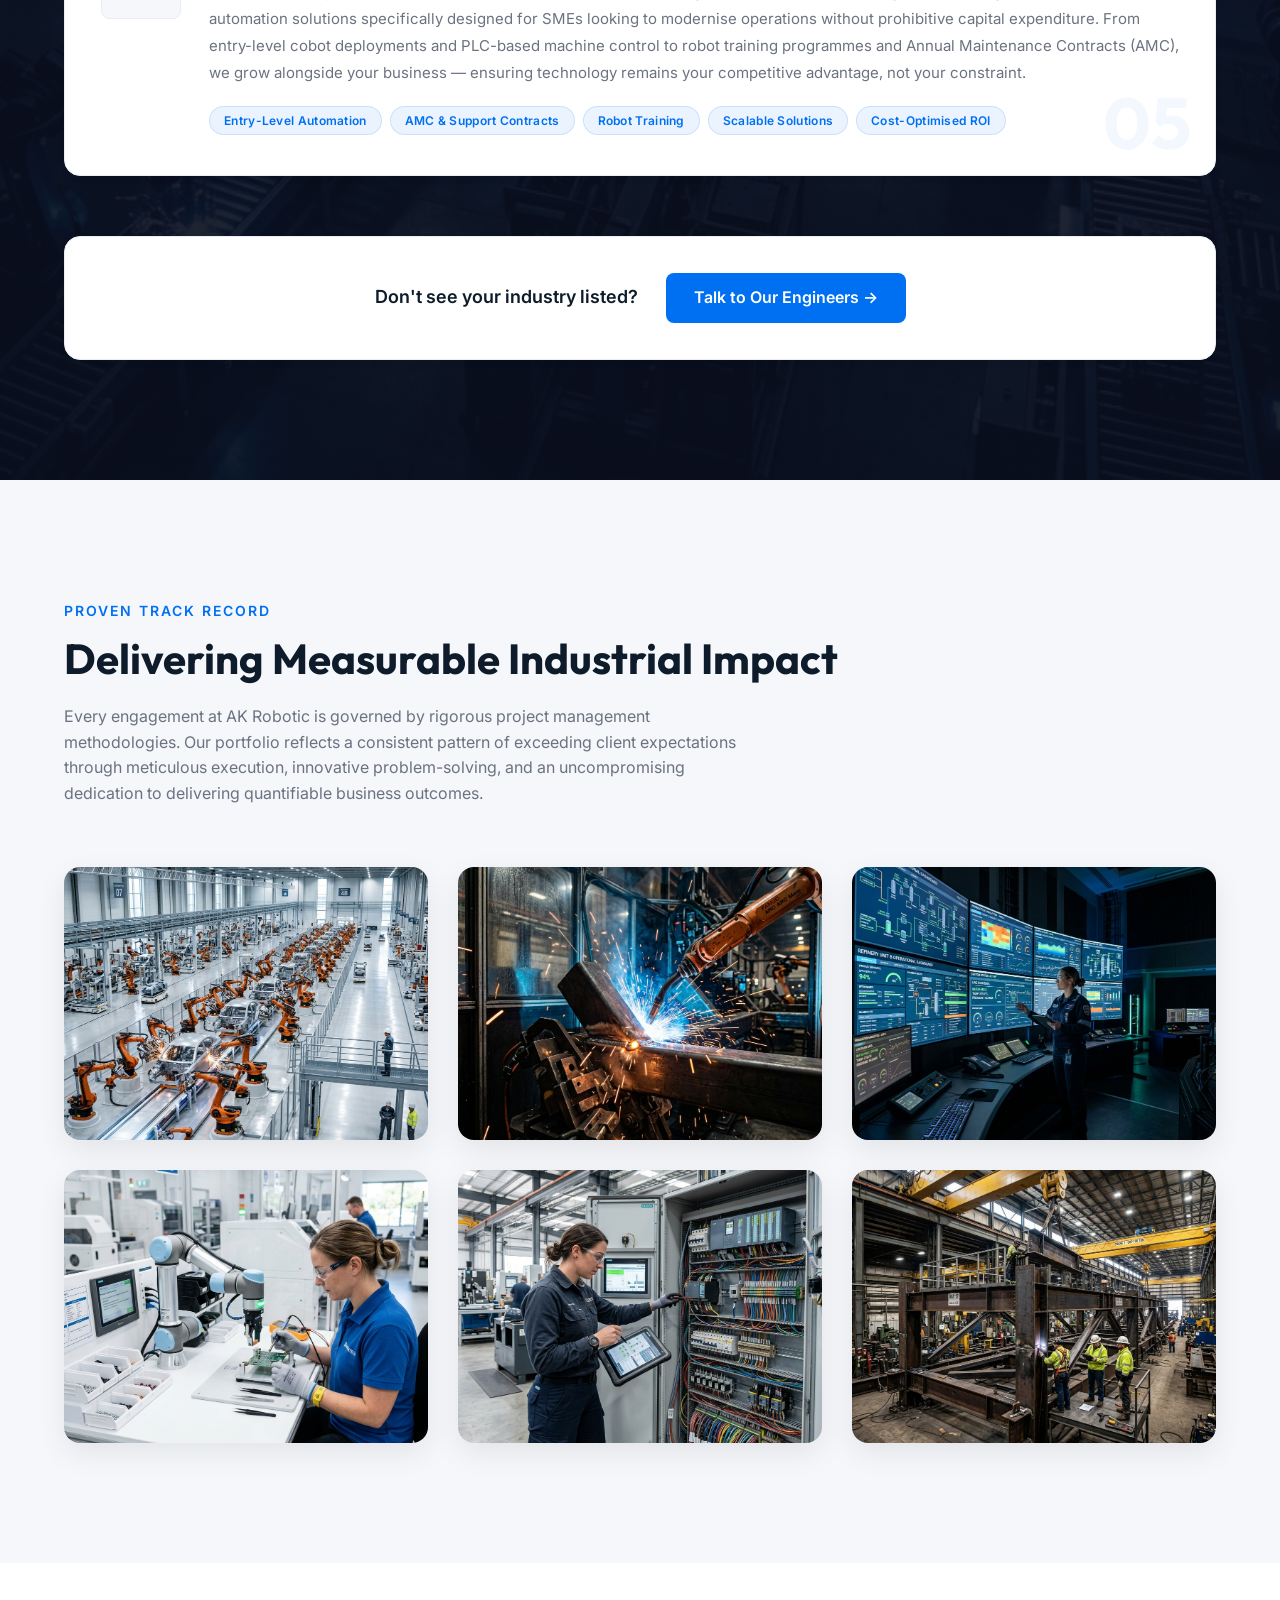
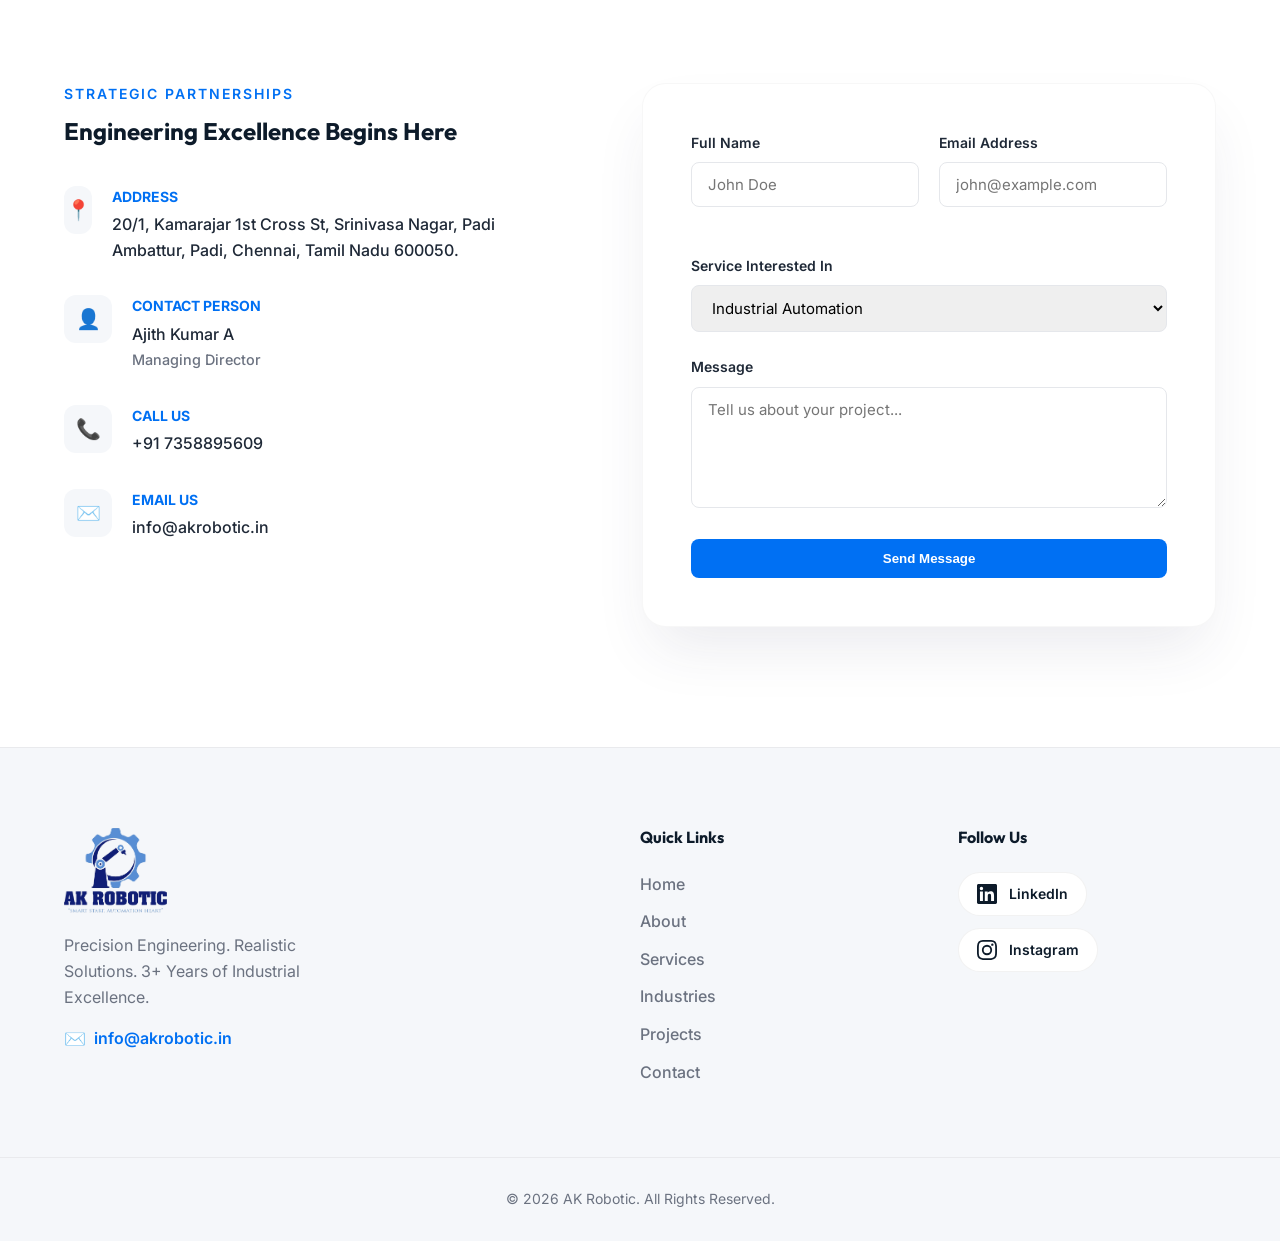
==== commit d1b301ba: "Add SEO meta tags and sitemap" ====
--- a/index.html
+++ b/index.html
@@ -5,7 +5,48 @@
     <meta name="viewport" content="width=device-width, initial-scale=1.0">
     <title>AK Robotic | Precision Automation & Industrial Solutions</title>
     <meta name="description" content="AK Robotic is an elite engineering consultancy specializing in advanced industrial automation, robotic cell integration, and custom heavy fabrication. Visit us at akrobotic.in.">
-    <link rel="canonical" href="https://akrobotic.in" />
+    <meta name="keywords" content="AK Robotic, AK Robotics, industrial automation, robotic cell integration, heavy fabrication, robotic welding, PLC programming, cobot integration, special purpose machines, Chennai automation company">
+    <meta name="author" content="AK Robotic">
+    <meta name="robots" content="index, follow">
+
+    <!-- Open Graph / Facebook -->
+    <meta property="og:type" content="website">
+    <meta property="og:url" content="https://akrobotic.in/">
+    <meta property="og:title" content="AK Robotic | Precision Automation & Industrial Solutions">
+    <meta property="og:description" content="AK Robotic is an elite engineering consultancy specializing in advanced industrial automation, robotic cell integration, and custom heavy fabrication.">
+    <meta property="og:image" content="https://akrobotic.in/assets/logo.png">
+    <meta property="og:site_name" content="AK Robotic">
+
+    <!-- Twitter -->
+    <meta property="twitter:card" content="summary_large_image">
+    <meta property="twitter:url" content="https://akrobotic.in/">
+    <meta property="twitter:title" content="AK Robotic | Precision Automation & Industrial Solutions">
+    <meta property="twitter:description" content="AK Robotic is an elite engineering consultancy specializing in advanced industrial automation, robotic cell integration, and custom heavy fabrication.">
+    <meta property="twitter:image" content="https://akrobotic.in/assets/logo.png">
+
+    <link rel="canonical" href="https://akrobotic.in/" />
+
+    <!-- Structured Data for Google (JSON-LD) -->
+    <script type="application/ld+json">
+    {
+      "@context": "https://schema.org",
+      "@type": "EngineeringBusiness",
+      "name": "AK Robotic",
+      "alternateName": "AK Robotics",
+      "url": "https://akrobotic.in/",
+      "logo": "https://akrobotic.in/assets/logo.png",
+      "description": "AK Robotic is an elite engineering consultancy specializing in advanced industrial automation, robotic cell integration, and custom heavy fabrication.",
+      "address": {
+        "@type": "PostalAddress",
+        "addressLocality": "Chennai",
+        "addressRegion": "Tamil Nadu",
+        "addressCountry": "IN"
+      },
+      "sameAs": [
+        "https://akrobotic.in/"
+      ]
+    }
+    </script>
     <!-- Google Fonts -->
     <link rel="preconnect" href="https://fonts.googleapis.com">
     <link rel="preconnect" href="https://fonts.gstatic.com" crossorigin>
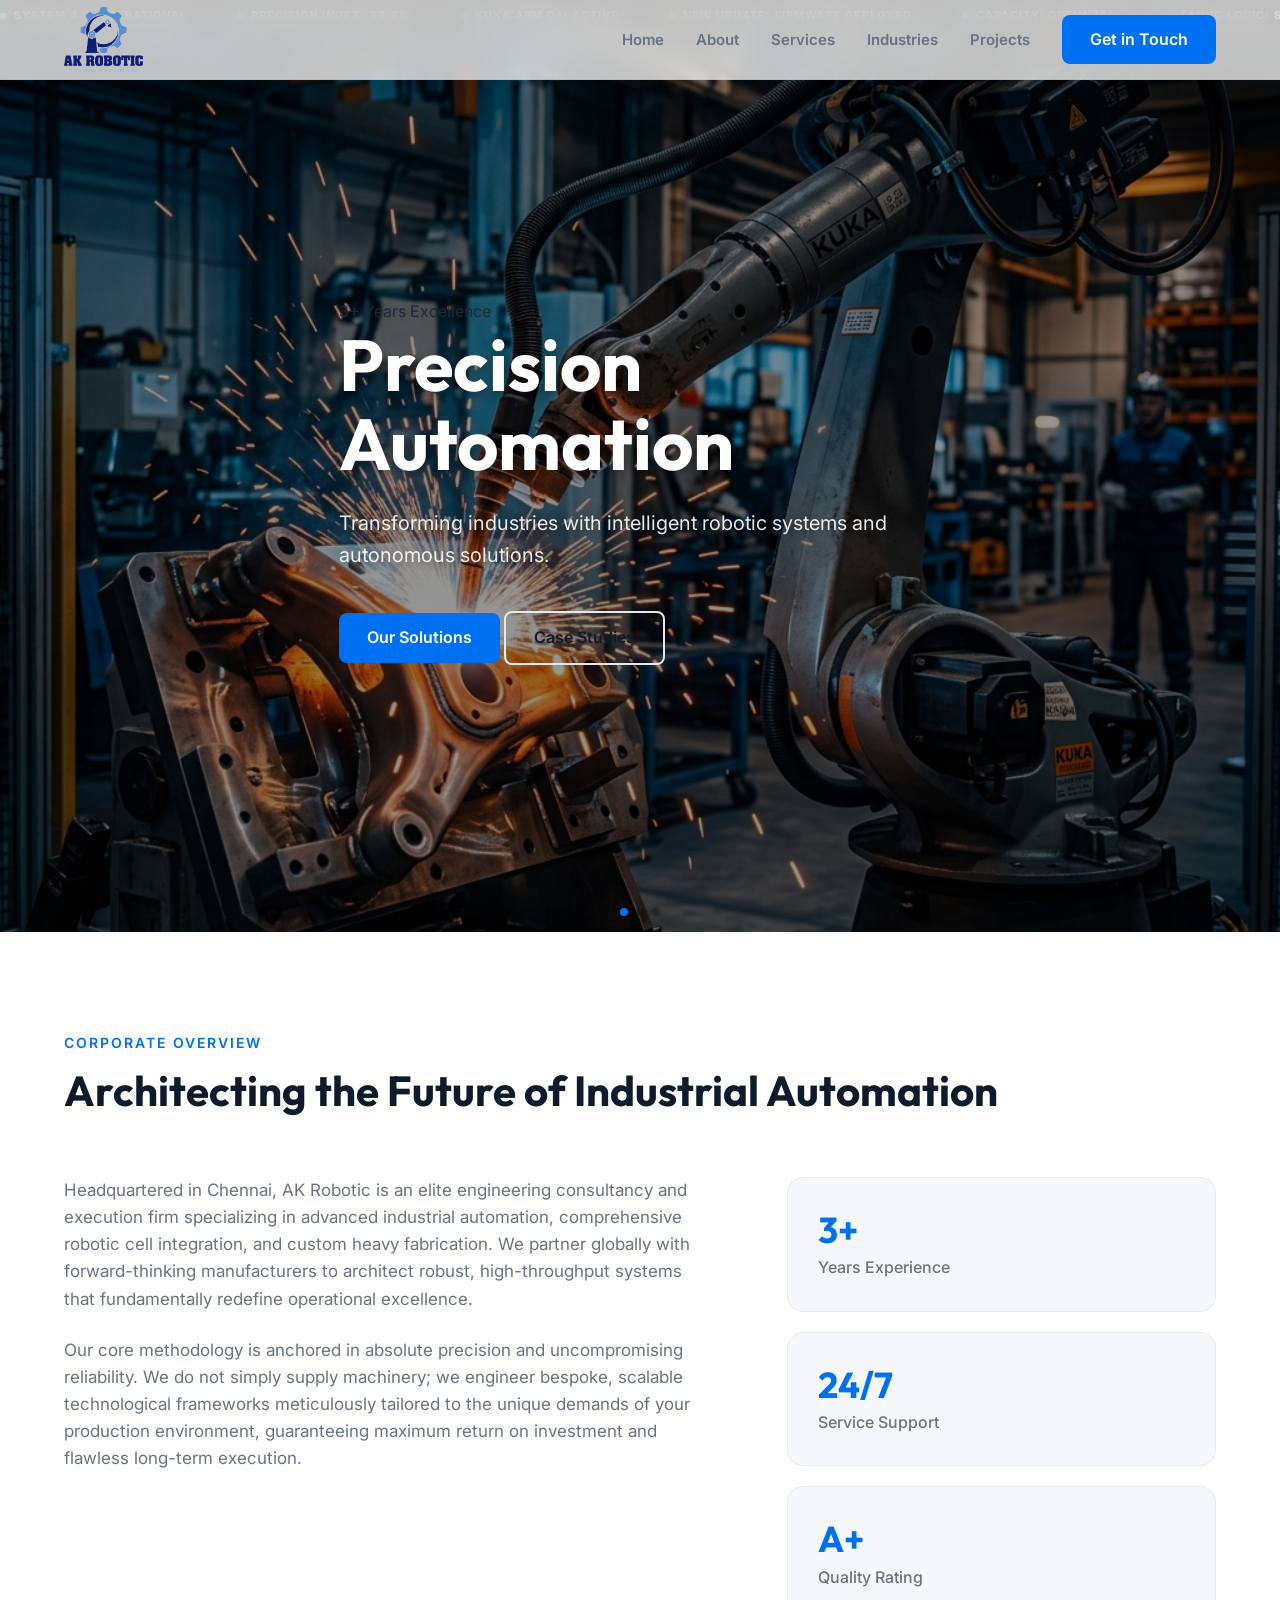
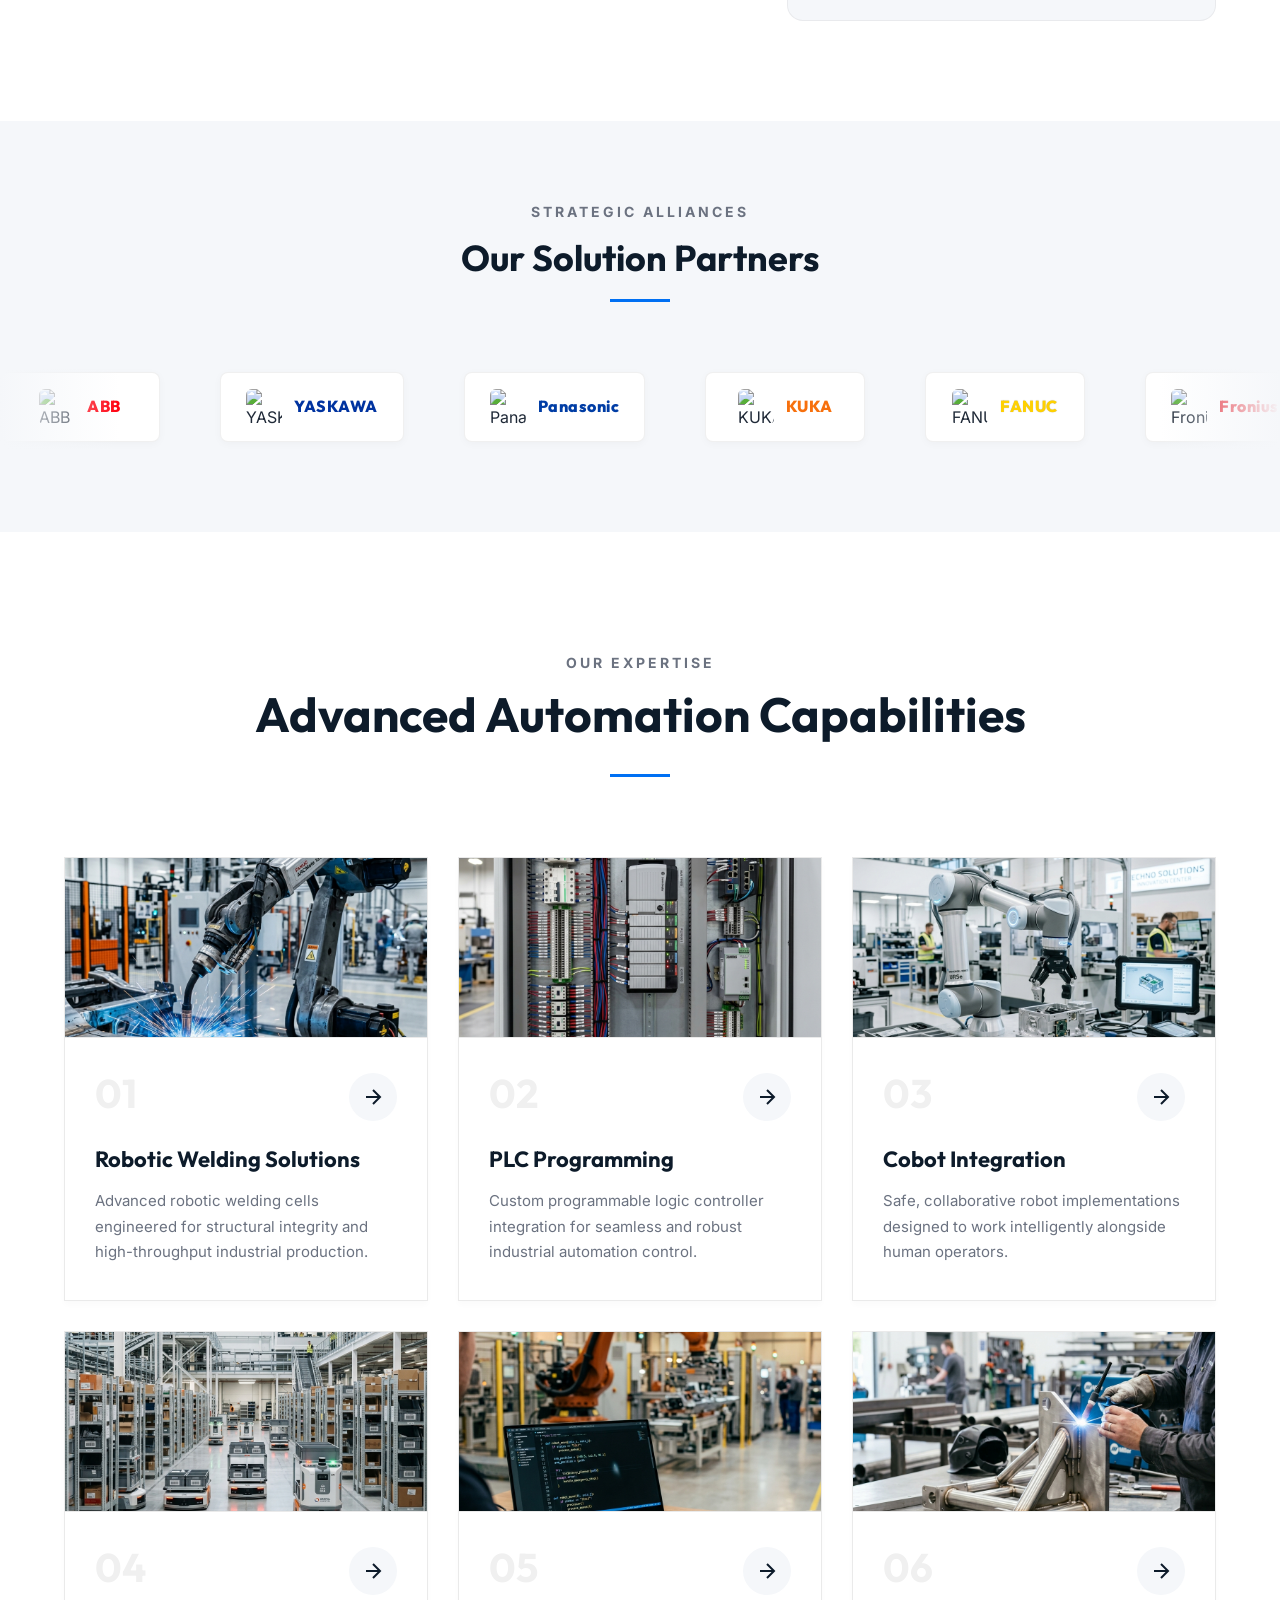
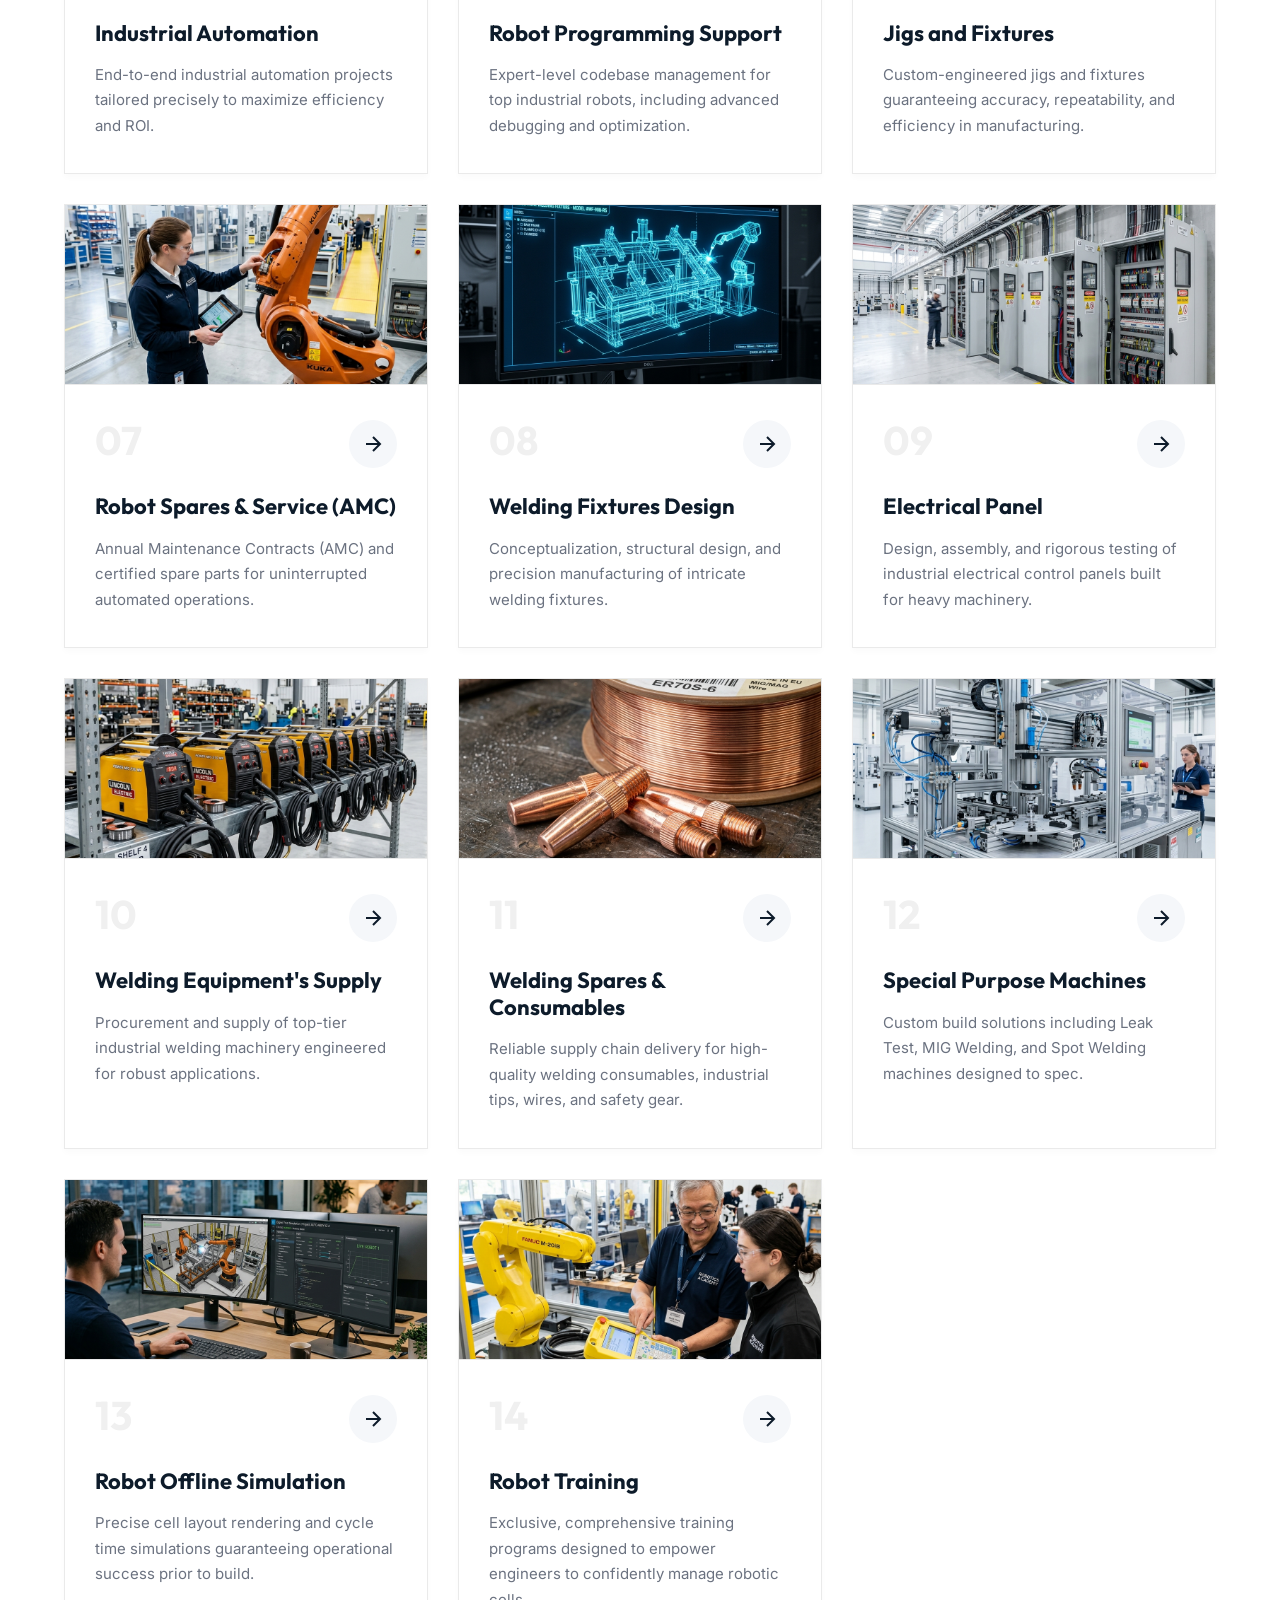
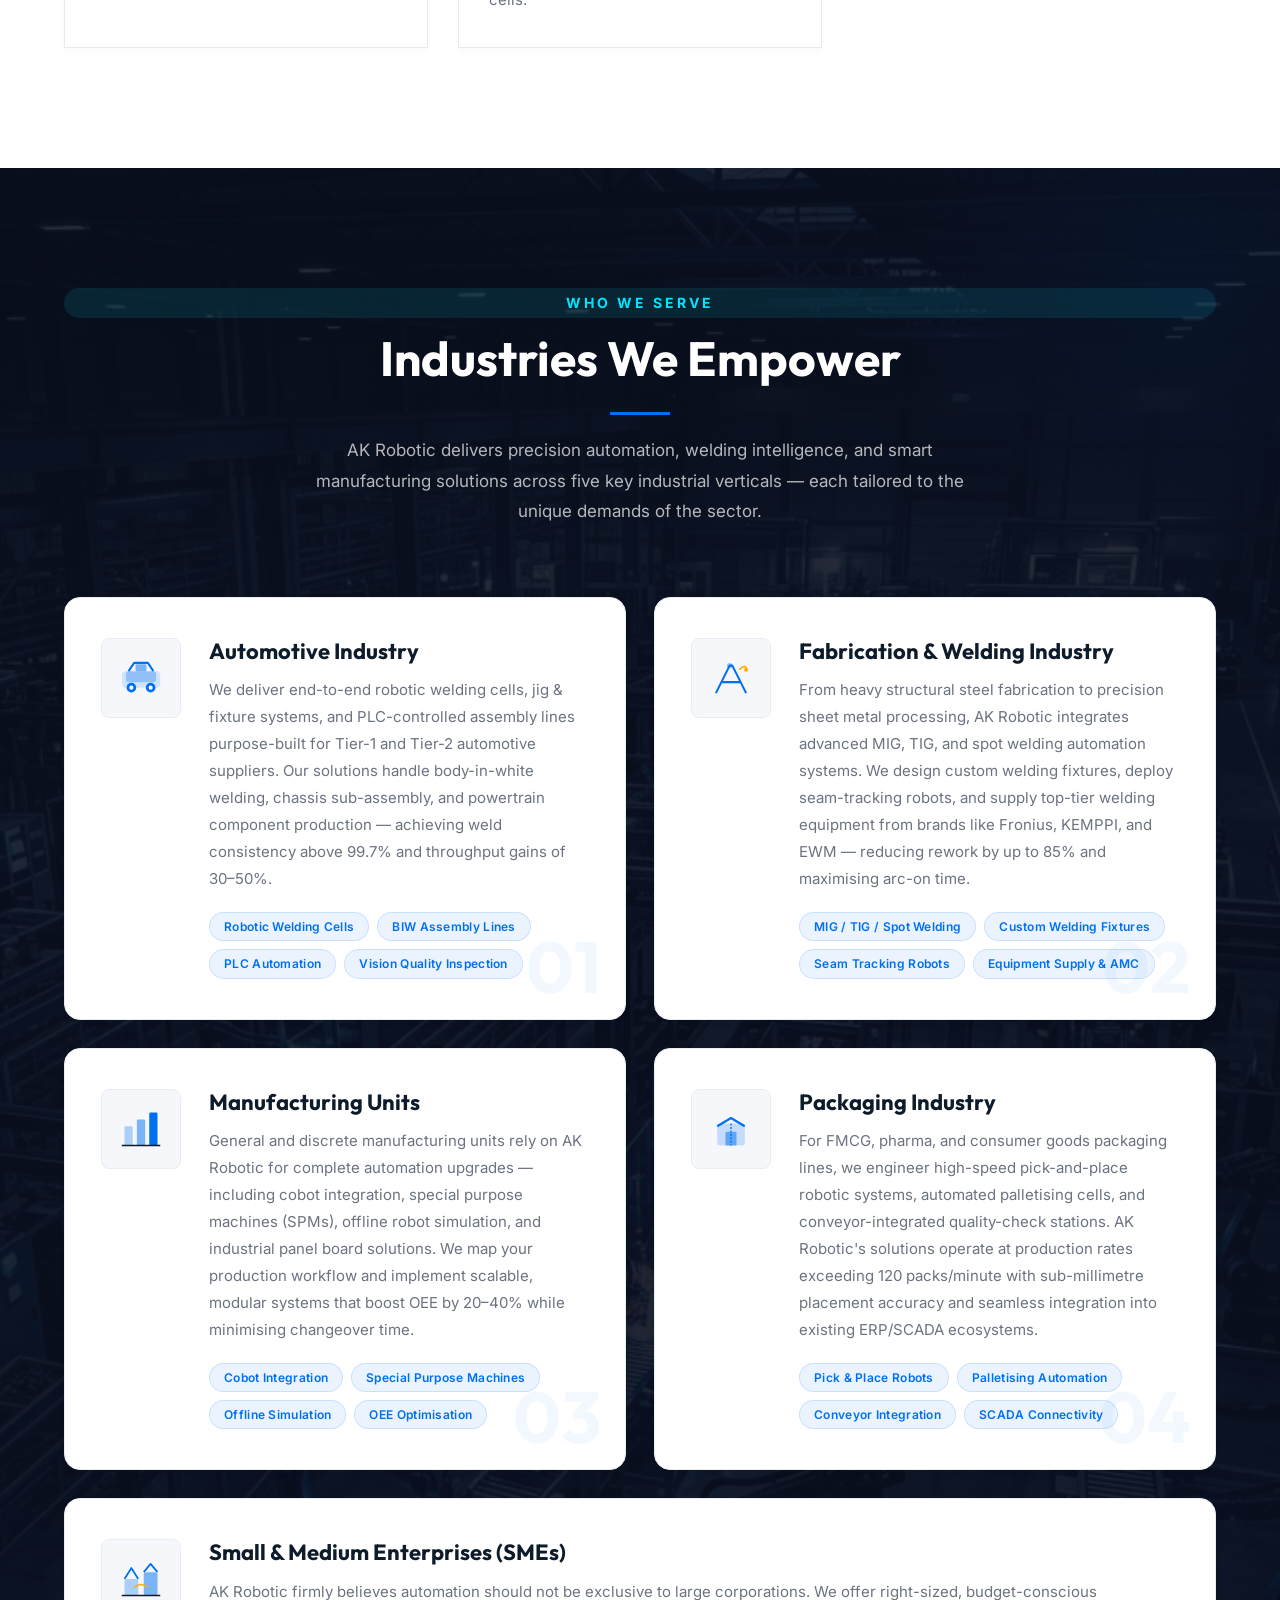
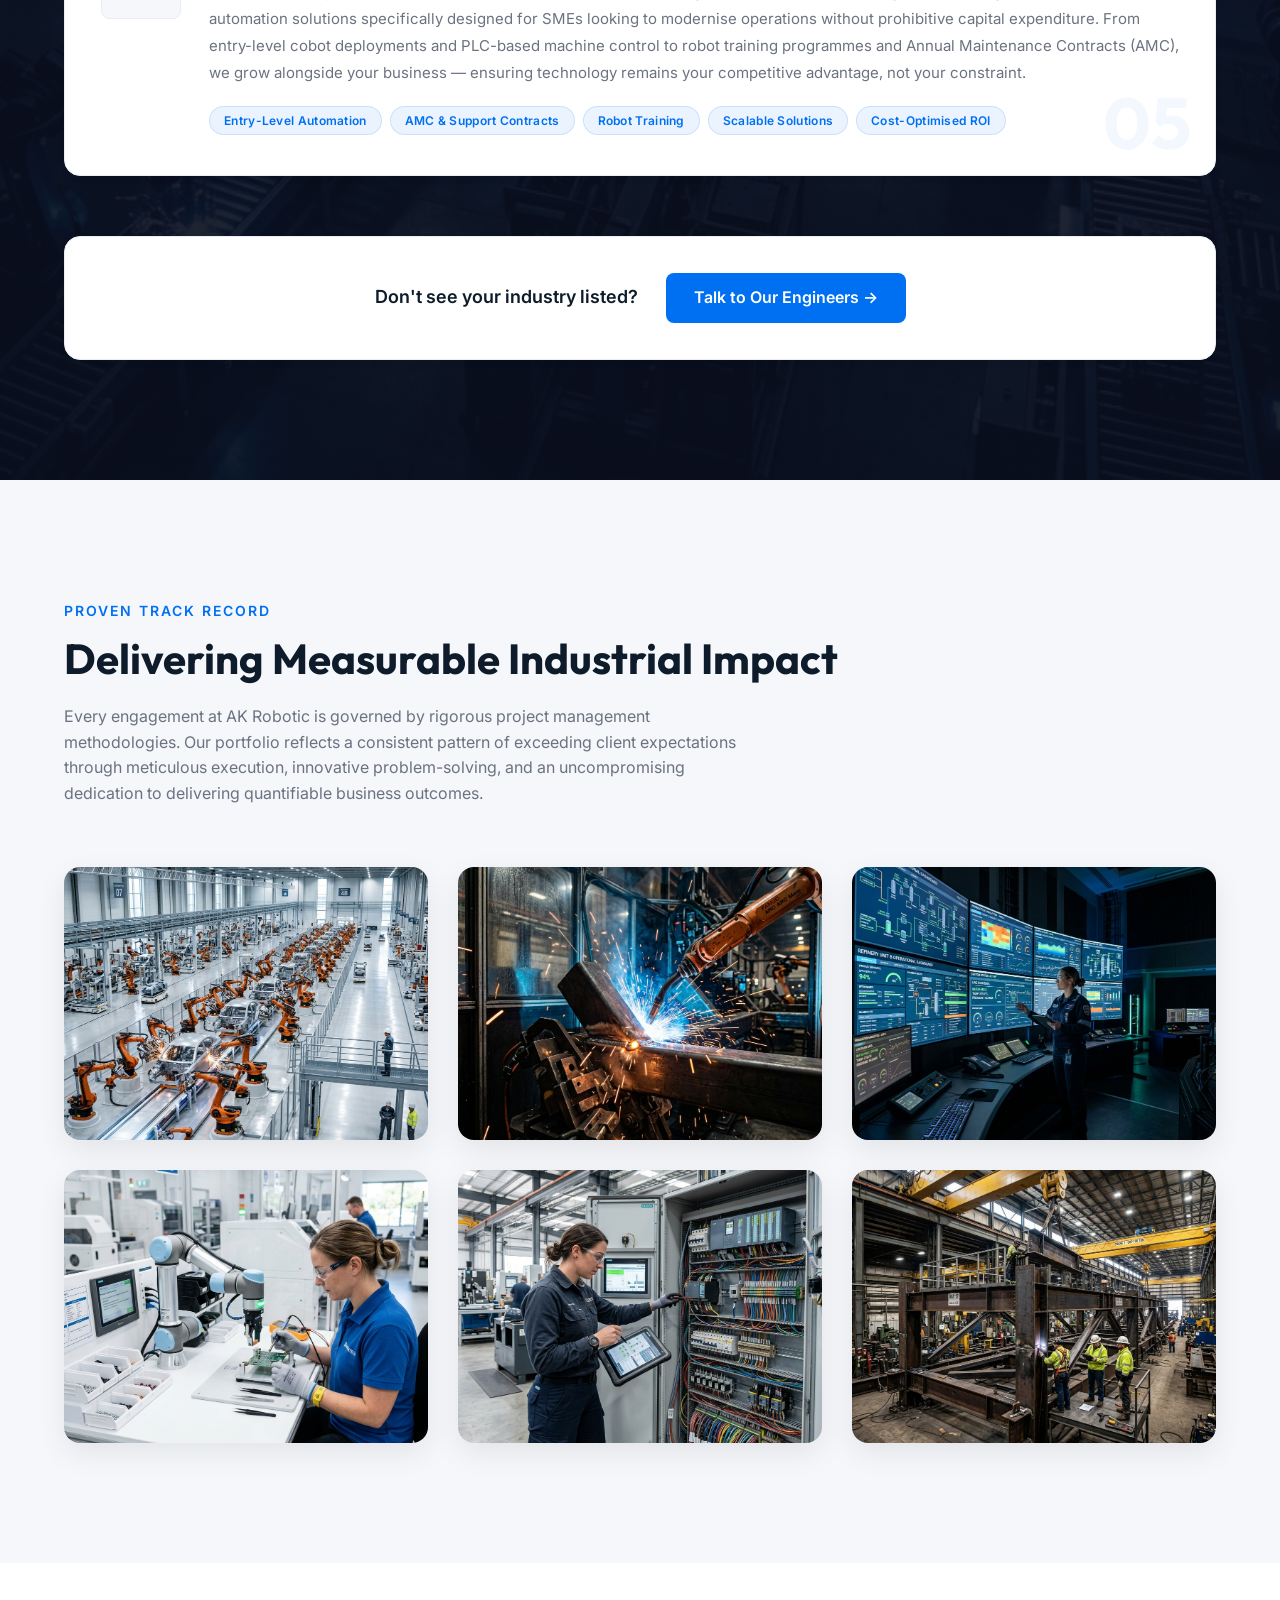
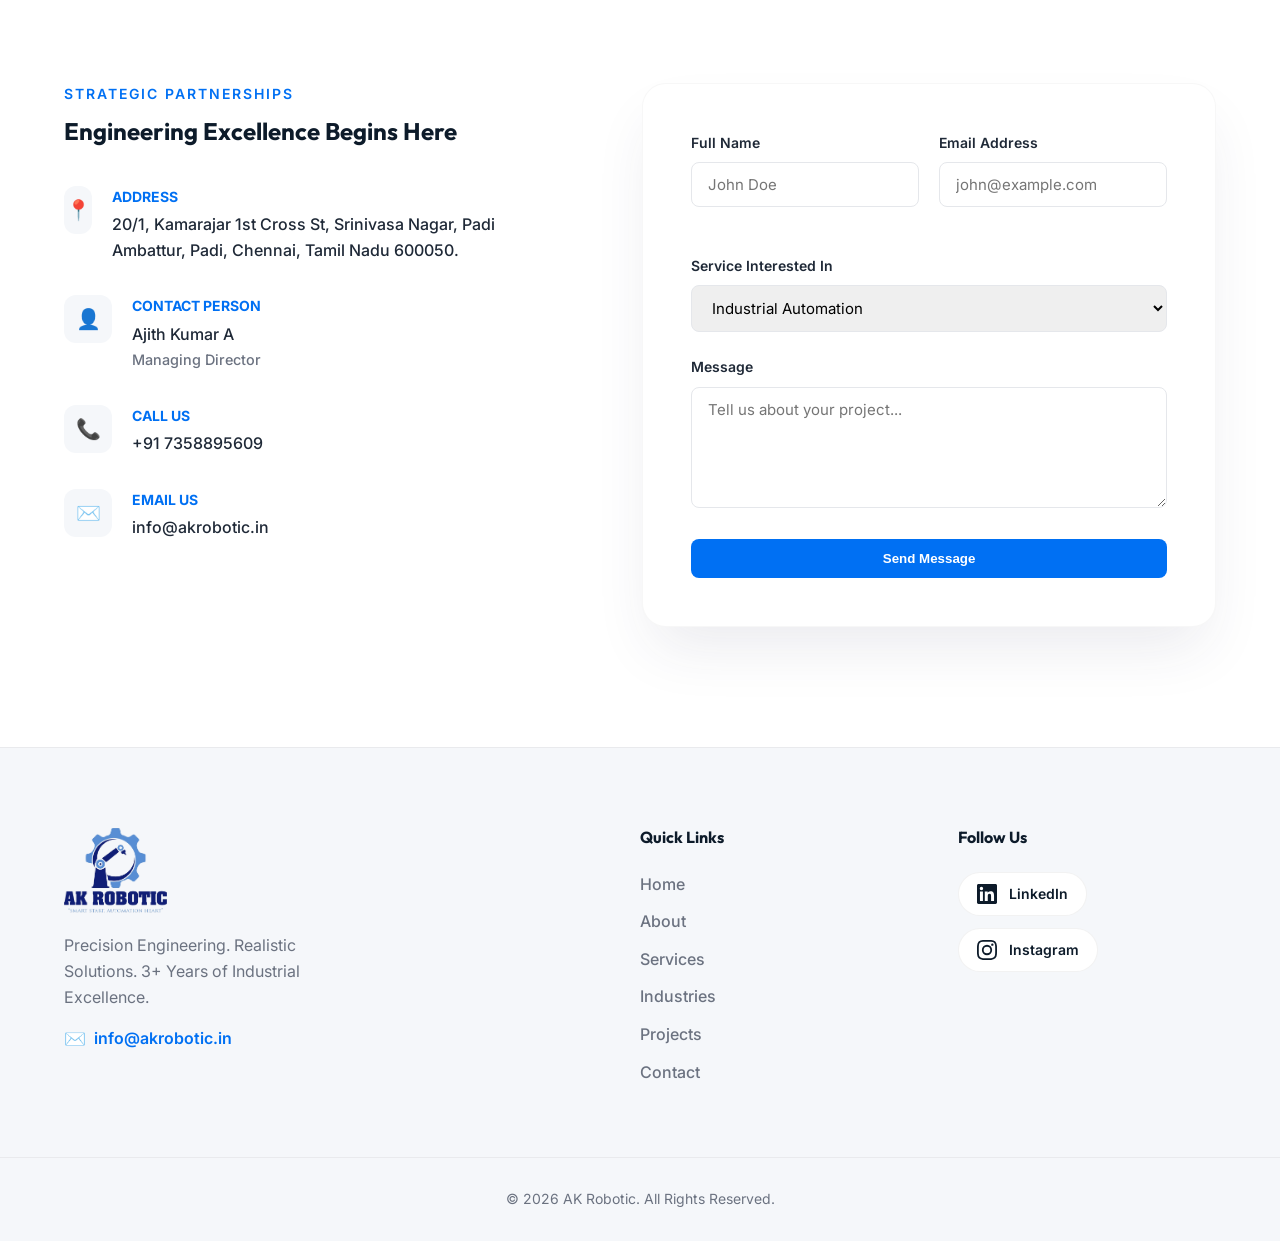
==== commit d3a134b4: "Add favicon/logo tag for browser tab and Google search results" ====
--- a/index.html
+++ b/index.html
@@ -25,6 +25,11 @@
     <meta property="twitter:image" content="https://akrobotic.in/assets/logo.png">
 
     <link rel="canonical" href="https://akrobotic.in/" />
+
+    <!-- Favicon / Site Icon (shows in browser tab & Google search results) -->
+    <link rel="icon" type="image/png" href="assets/logo.png">
+    <link rel="shortcut icon" type="image/png" href="assets/logo.png">
+    <link rel="apple-touch-icon" href="assets/logo.png">
 
     <!-- Structured Data for Google (JSON-LD) -->
     <script type="application/ld+json">
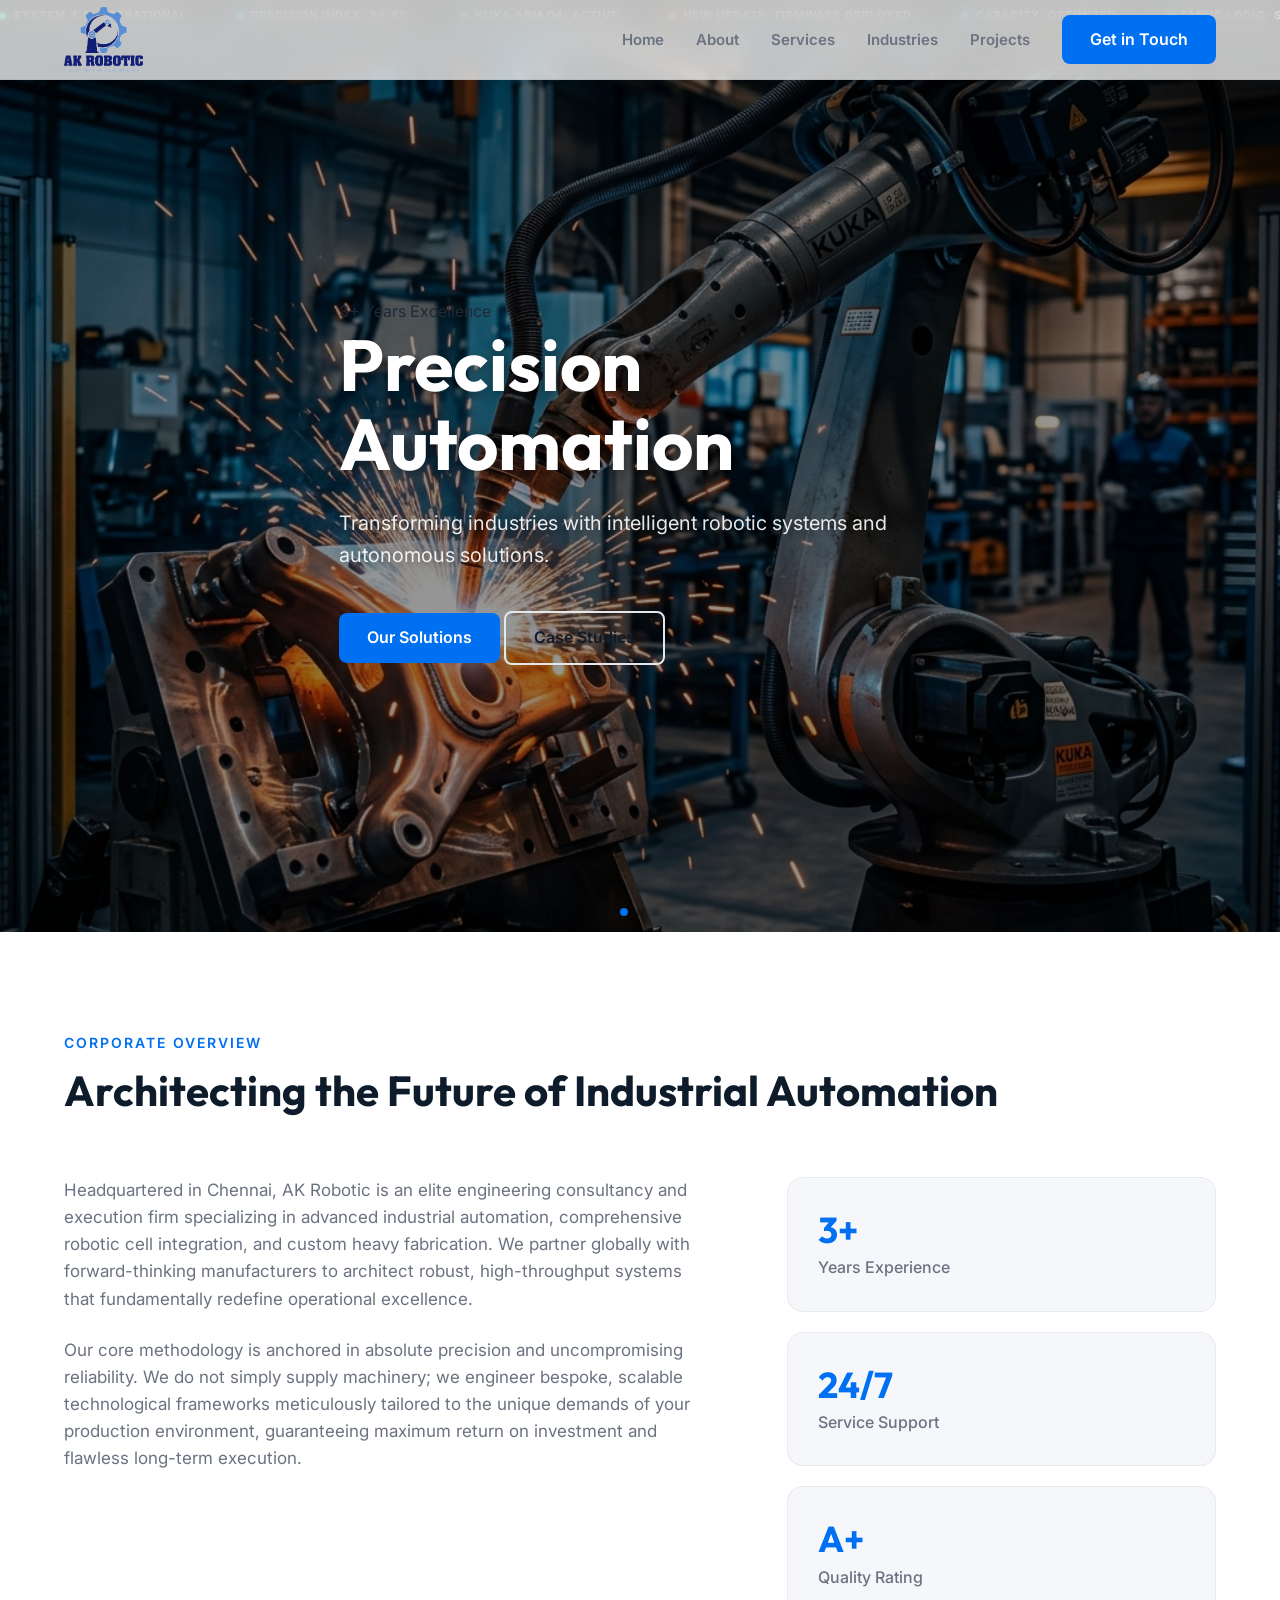
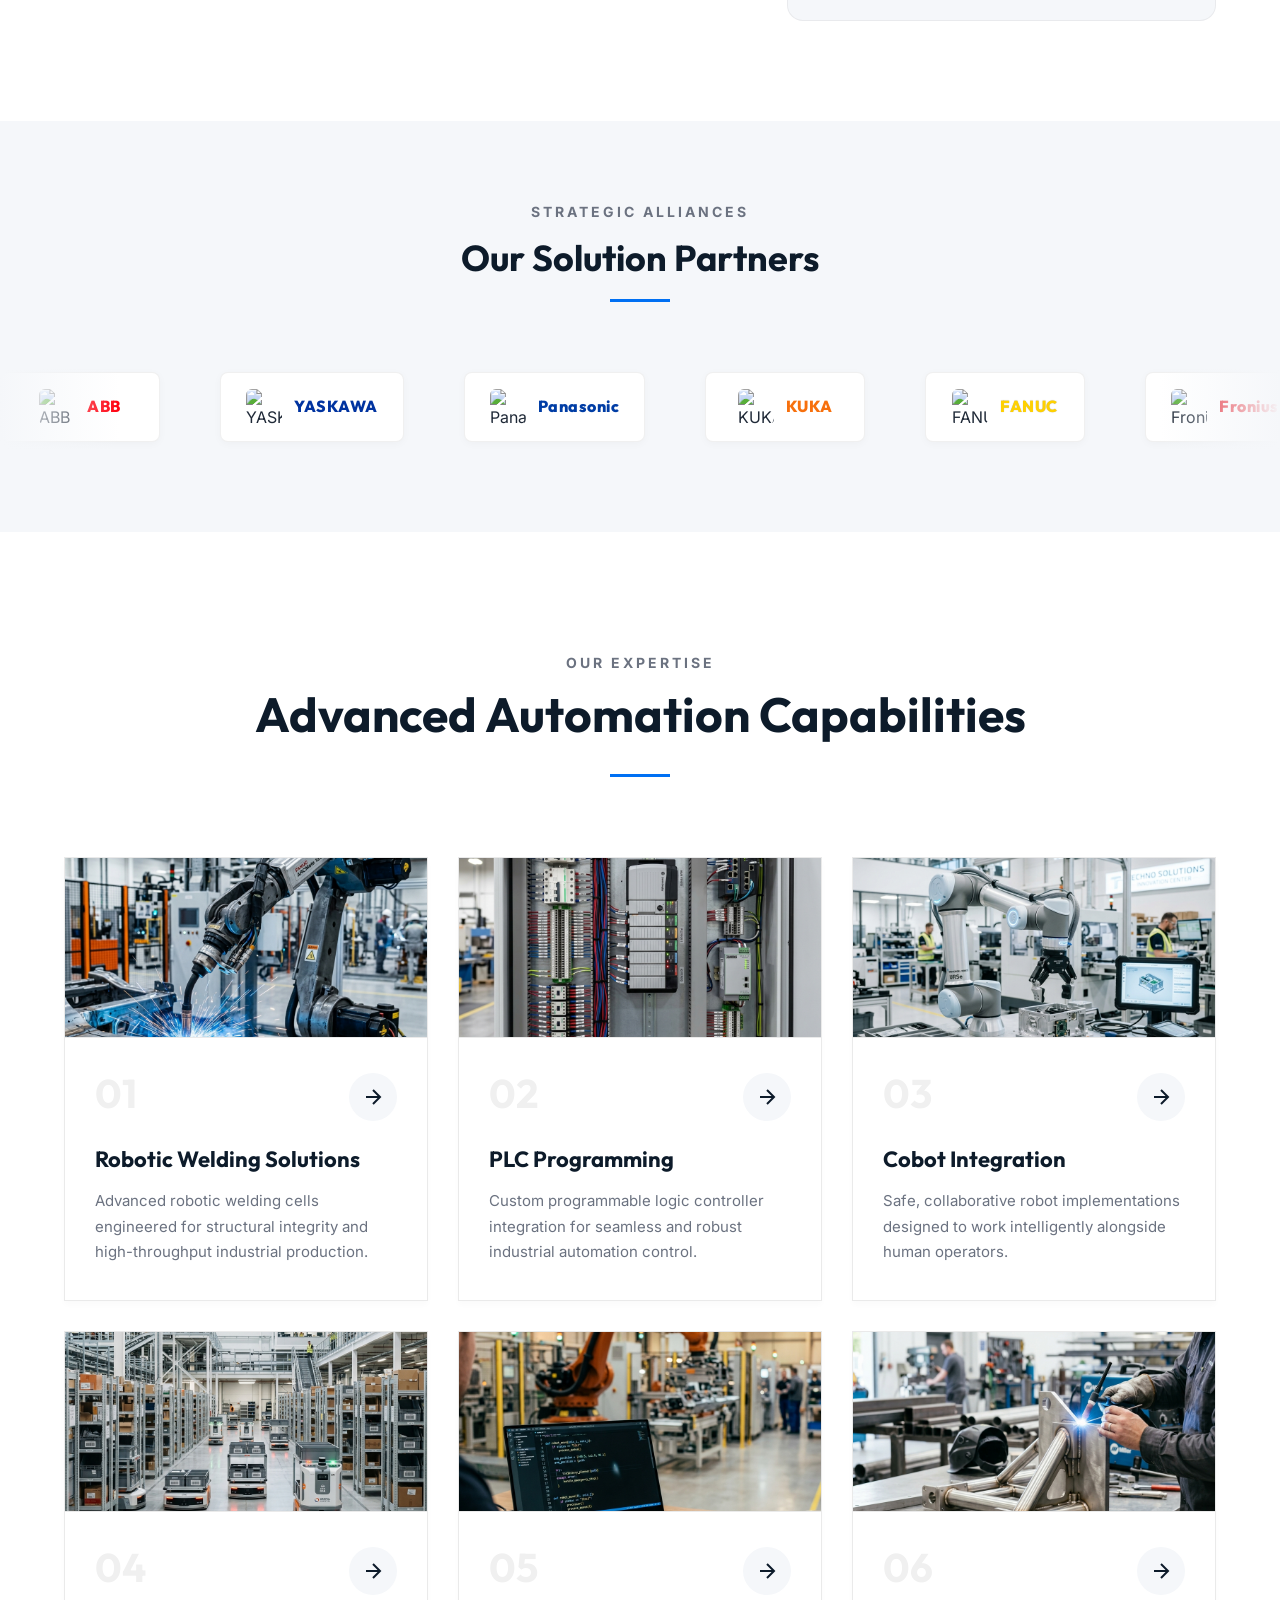
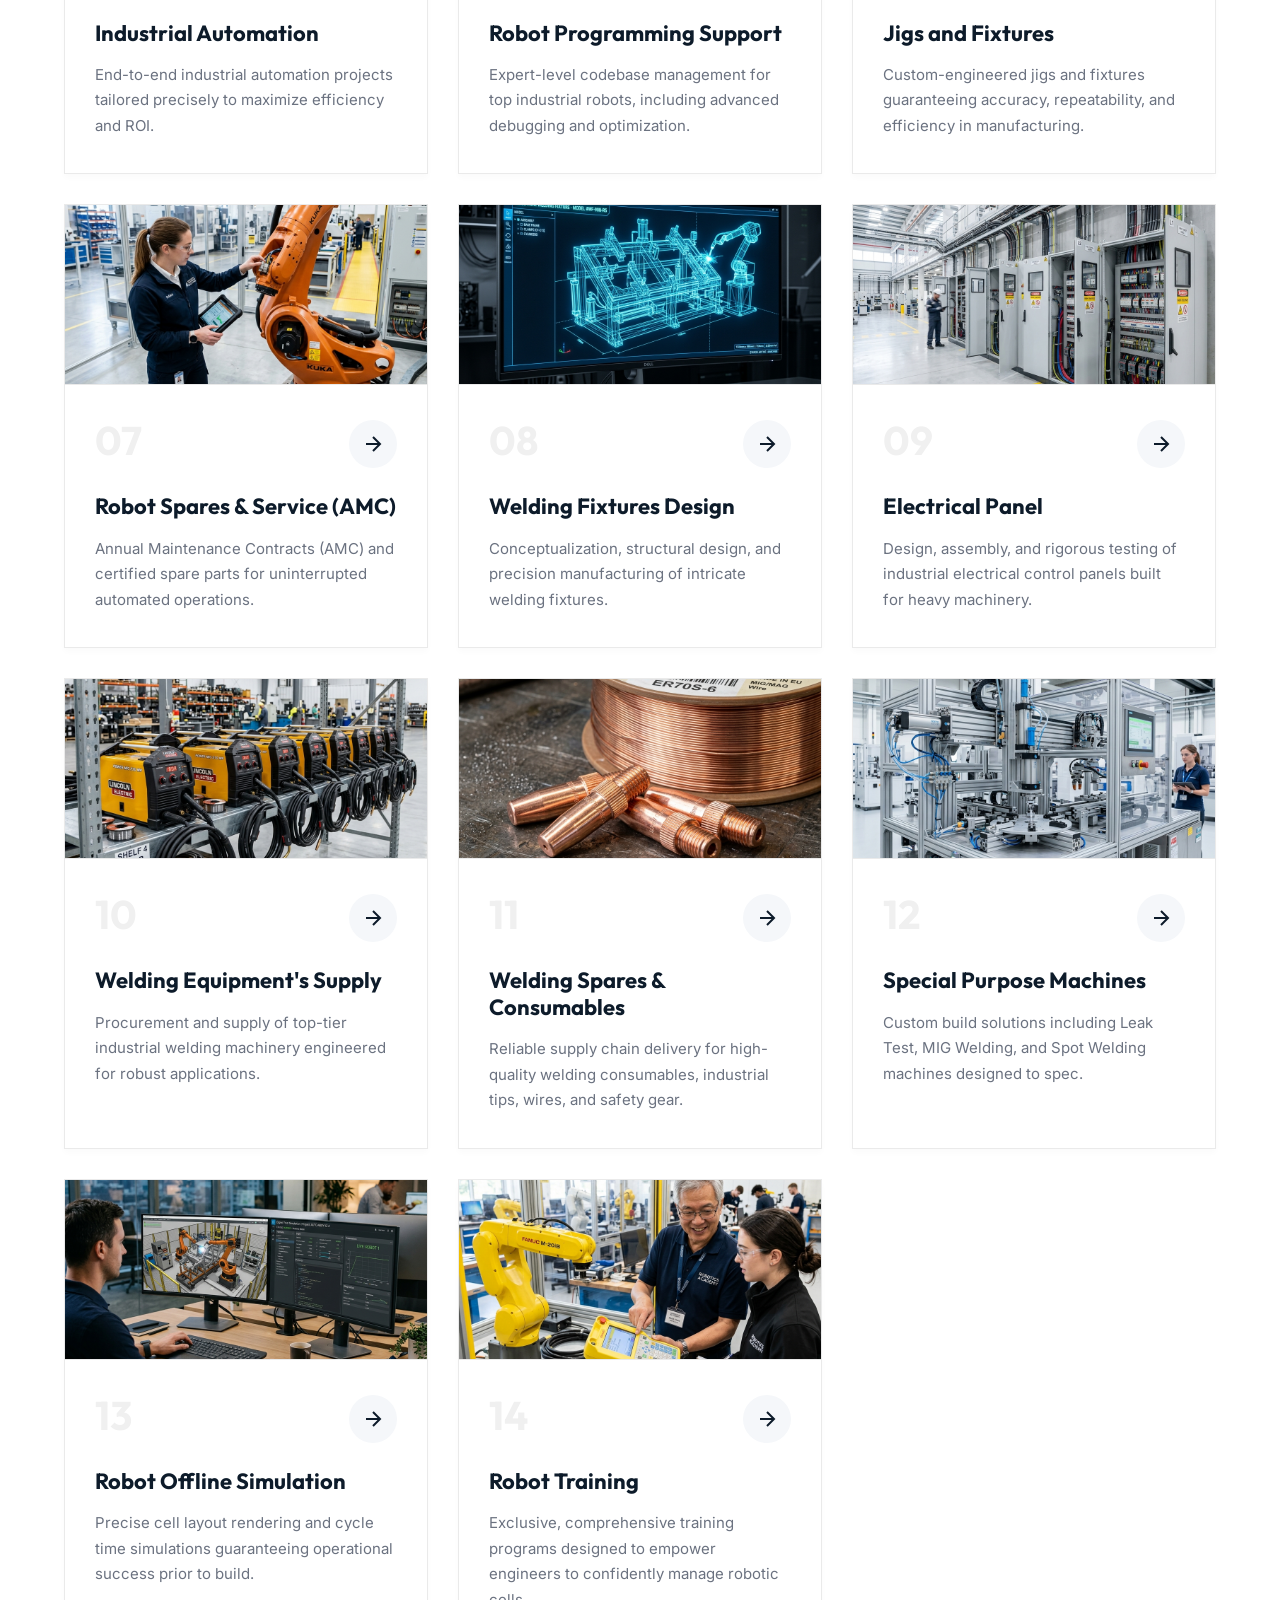
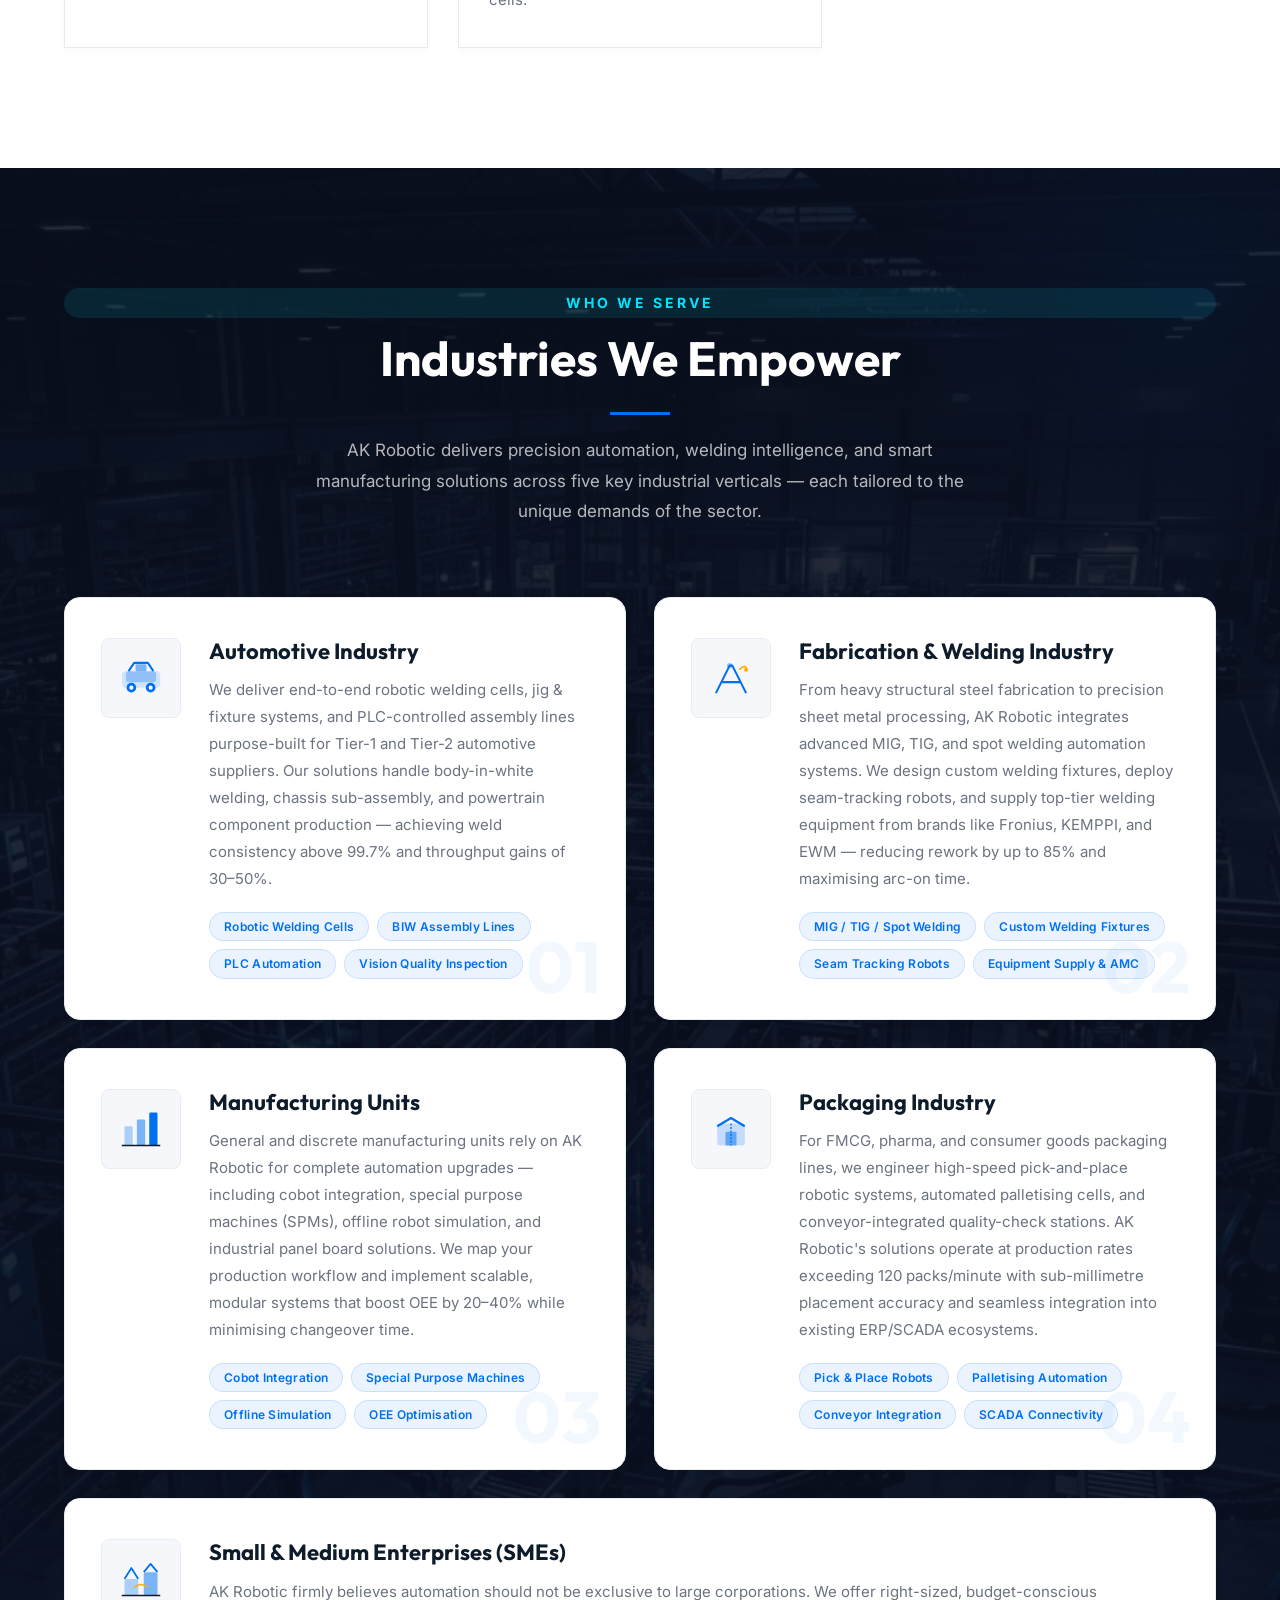
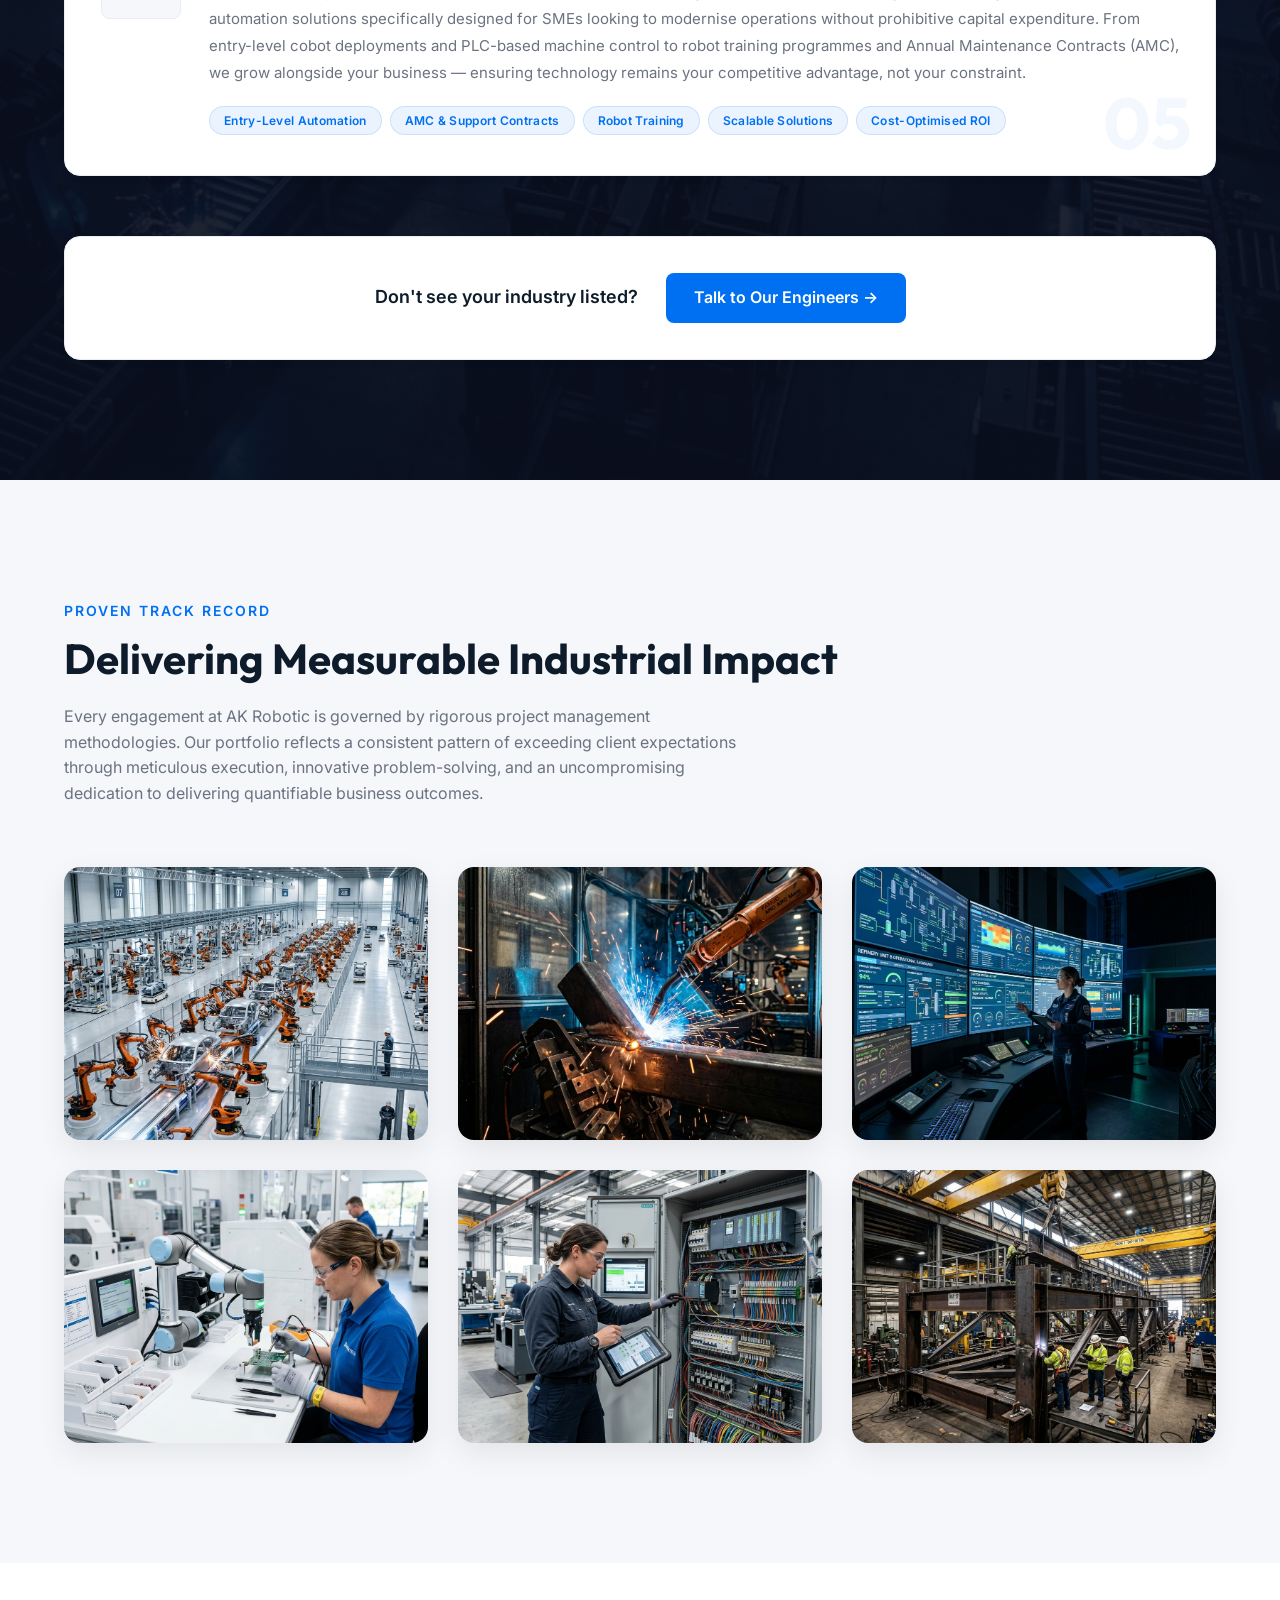
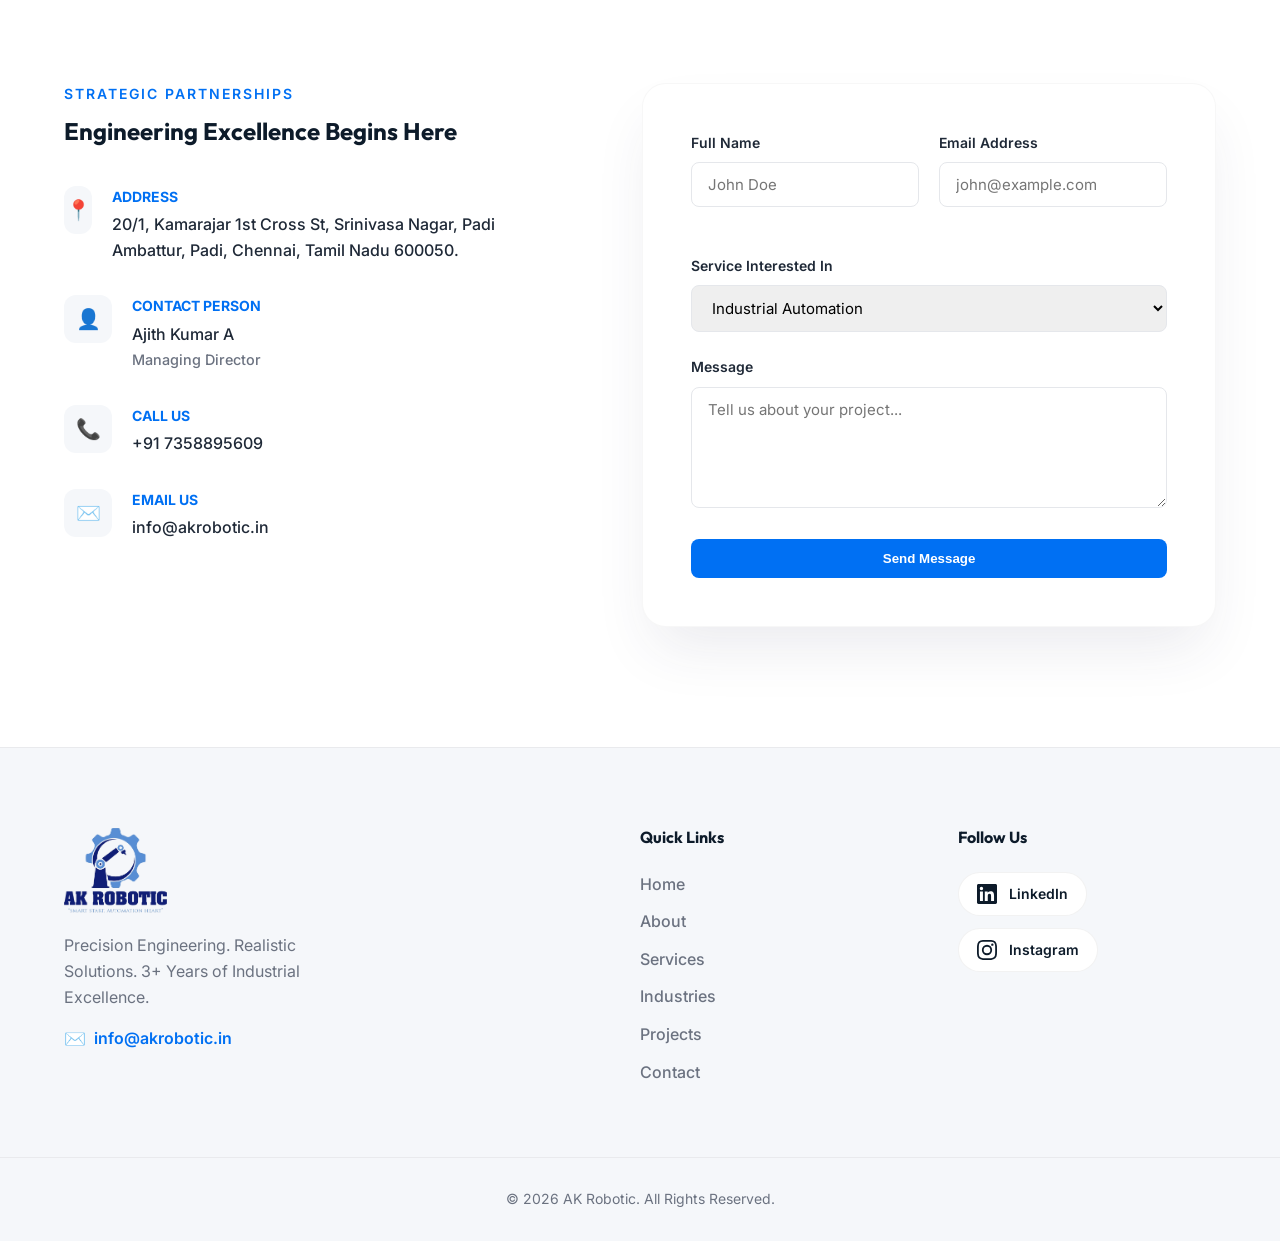
==== commit be38211c: "SEO: Add local keywords for Chennai, Thiruvallur, Tamil Nadu searches" ====
--- a/index.html
+++ b/index.html
@@ -3,33 +3,38 @@
 <head>
     <meta charset="UTF-8">
     <meta name="viewport" content="width=device-width, initial-scale=1.0">
-    <title>AK Robotic | Precision Automation & Industrial Solutions</title>
-    <meta name="description" content="AK Robotic is an elite engineering consultancy specializing in advanced industrial automation, robotic cell integration, and custom heavy fabrication. Visit us at akrobotic.in.">
-    <meta name="keywords" content="AK Robotic, AK Robotics, industrial automation, robotic cell integration, heavy fabrication, robotic welding, PLC programming, cobot integration, special purpose machines, Chennai automation company">
+    <title>AK Robotic | Precision Automation & Industrial Solutions in Chennai, Tamil Nadu</title>
+    <meta name="description" content="AK Robotic – Leading industrial automation & robotic solutions company in Chennai, Thiruvallur, Tamil Nadu. Expert in robotic welding, PLC programming, cobot integration & heavy fabrication. Call us today!">
+    <meta name="keywords" content="AK Robotic, AK Robotics, akrobotic, akrobotic chennai, akrobotic tamilnadu, akrobotic thiruvallur, ak robotic chennai, ak robotic tamil nadu, industrial automation Chennai, robotic welding Chennai, automation company Chennai, PLC programming Chennai, cobot integration Tamil Nadu, robotic cell integration Thiruvallur, special purpose machines Chennai, heavy fabrication Tamil Nadu, automation company Thiruvallur, industrial solutions Chennai, robot programming support Chennai">
     <meta name="author" content="AK Robotic">
     <meta name="robots" content="index, follow">
+    <meta name="geo.region" content="IN-TN">
+    <meta name="geo.placename" content="Chennai, Thiruvallur, Tamil Nadu">
+    <meta name="geo.position" content="13.0827;80.2707">
+    <meta name="ICBM" content="13.0827, 80.2707">
 
     <!-- Open Graph / Facebook -->
     <meta property="og:type" content="website">
     <meta property="og:url" content="https://akrobotic.in/">
-    <meta property="og:title" content="AK Robotic | Precision Automation & Industrial Solutions">
-    <meta property="og:description" content="AK Robotic is an elite engineering consultancy specializing in advanced industrial automation, robotic cell integration, and custom heavy fabrication.">
+    <meta property="og:title" content="AK Robotic | Precision Automation & Industrial Solutions in Chennai, Tamil Nadu">
+    <meta property="og:description" content="AK Robotic – Leading industrial automation & robotic solutions company in Chennai, Thiruvallur, Tamil Nadu. Expert in robotic welding, PLC programming & cobot integration.">
     <meta property="og:image" content="https://akrobotic.in/assets/logo.png">
     <meta property="og:site_name" content="AK Robotic">
 
     <!-- Twitter -->
     <meta property="twitter:card" content="summary_large_image">
     <meta property="twitter:url" content="https://akrobotic.in/">
-    <meta property="twitter:title" content="AK Robotic | Precision Automation & Industrial Solutions">
-    <meta property="twitter:description" content="AK Robotic is an elite engineering consultancy specializing in advanced industrial automation, robotic cell integration, and custom heavy fabrication.">
+    <meta property="twitter:title" content="AK Robotic | Precision Automation & Industrial Solutions in Chennai, Tamil Nadu">
+    <meta property="twitter:description" content="AK Robotic – Leading industrial automation & robotic solutions in Chennai, Thiruvallur, Tamil Nadu. Expert in robotic welding, PLC programming & cobot integration.">
     <meta property="twitter:image" content="https://akrobotic.in/assets/logo.png">
 
     <link rel="canonical" href="https://akrobotic.in/" />
 
     <!-- Favicon / Site Icon (shows in browser tab & Google search results) -->
-    <link rel="icon" type="image/png" href="assets/logo.png">
-    <link rel="shortcut icon" type="image/png" href="assets/logo.png">
-    <link rel="apple-touch-icon" href="assets/logo.png">
+    <link rel="icon" type="image/png" sizes="48x48" href="/favicon.png">
+    <link rel="icon" type="image/png" href="/favicon.png">
+    <link rel="shortcut icon" type="image/png" href="/favicon.png">
+    <link rel="apple-touch-icon" href="/favicon.png">
 
     <!-- Structured Data for Google (JSON-LD) -->
     <script type="application/ld+json">
@@ -37,16 +42,33 @@
       "@context": "https://schema.org",
       "@type": "EngineeringBusiness",
       "name": "AK Robotic",
-      "alternateName": "AK Robotics",
+      "alternateName": ["AK Robotics", "akrobotic", "AK Robotic Chennai"],
       "url": "https://akrobotic.in/",
       "logo": "https://akrobotic.in/assets/logo.png",
-      "description": "AK Robotic is an elite engineering consultancy specializing in advanced industrial automation, robotic cell integration, and custom heavy fabrication.",
+      "image": "https://akrobotic.in/assets/logo.png",
+      "description": "AK Robotic is a leading industrial automation and robotic solutions company based in Chennai, Tamil Nadu, serving Thiruvallur and all of Tamil Nadu. Specializing in robotic welding, PLC programming, cobot integration, and custom heavy fabrication.",
       "address": {
         "@type": "PostalAddress",
+        "streetAddress": "Chennai",
         "addressLocality": "Chennai",
         "addressRegion": "Tamil Nadu",
+        "postalCode": "600000",
         "addressCountry": "IN"
       },
+      "geo": {
+        "@type": "GeoCoordinates",
+        "latitude": 13.0827,
+        "longitude": 80.2707
+      },
+      "areaServed": [
+        {"@type": "City", "name": "Chennai"},
+        {"@type": "City", "name": "Thiruvallur"},
+        {"@type": "State", "name": "Tamil Nadu"}
+      ],
+      "knowsAbout": [
+        "Industrial Automation", "Robotic Welding", "PLC Programming",
+        "Cobot Integration", "Heavy Fabrication", "Special Purpose Machines"
+      ],
       "sameAs": [
         "https://akrobotic.in/"
       ]
